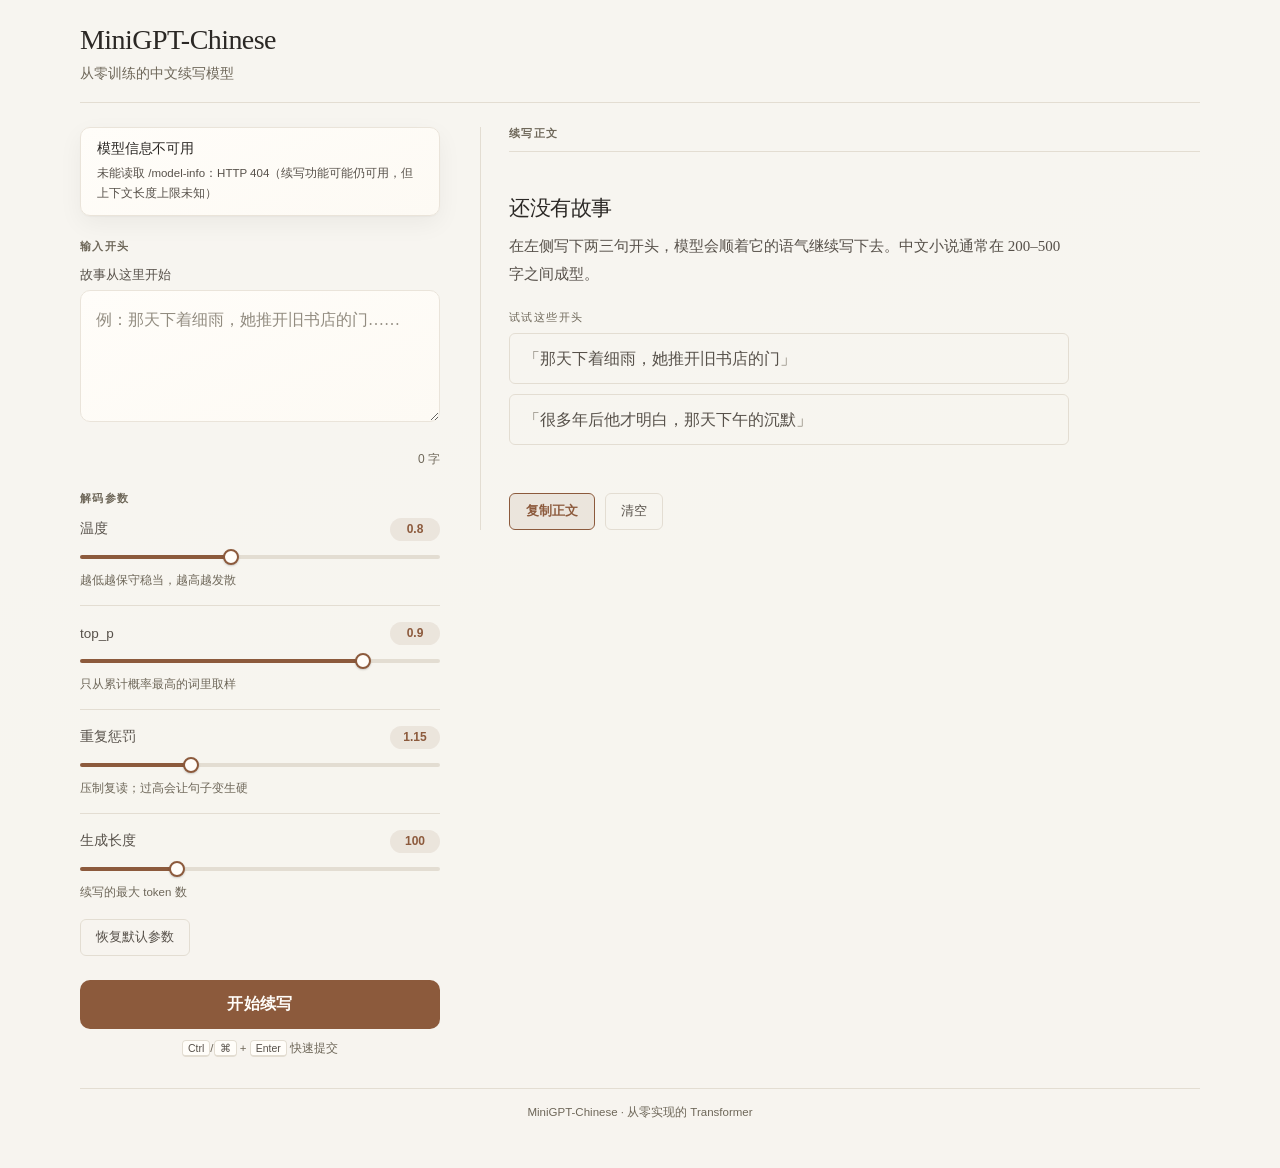
==== app/templates/index.html @ 2d62f5a6 "feat(app): demo 界面视觉重做（文学阅读风）+ /model-info 接口 + 错误路径与参数校验修复 按用户反馈「太简陋、配色土、输出区没阅读感、单列又窄又空」重做 demo 页面，" ====
<!DOCTYPE html>
<html lang="zh">
<head>
    <meta charset="UTF-8">
    <meta name="viewport" content="width=device-width, initial-scale=1.0">
    <title>MiniGPT-Chinese · 中文续写</title>
    <meta name="color-scheme" content="light dark">
    <style>
        /* ============================================================
           设计语言：文学阅读风（衬线 / 米色书页 / 赭墨单强调色）
           零依赖：无框架、无 CDN、无 webfont、无外部图片。
           所有质感用原生 CSS + 一行 SVG 噪点 data-URI 实现。
           ============================================================ */
        :root {
            /* ---- 配色：暖中性 + 单一赭墨强调（粉紫色系已彻底移除） ---- */
            --paper:        #f7f4ef;   /* 页面底：暖米 */
            --sheet:        #fffdf9;   /* 阅读面：纸 */
            --sheet-2:      #fdfaf4;   /* 纸的次层 / 渐变末 */
            --sheet-edge:   #eae4da;   /* 纸的 1px 边 */
            --ink:          #2b2825;   /* 正文（非纯黑） */
            --ink-2:        #57514a;   /* 次要文字 */
            --ink-3:         #6e6759;   /* 弱化文字。定稿 #736c62，这里压深一档：
                                            加了纸面颗粒后 #736c62 在颗粒深处会掉到 4.2:1，
                                            压到 #6e6759 后实测 4.58:1（颗粒 p99 处）仍达 AA */
            --accent:       #8c5a3c;   /* 赭墨：唯一强调色 */
            --accent-soft:  rgba(140, 90, 60, .10);
            --accent-2:     #5f7a5a;   /* 松绿：仅成功态 */
            --rule:         #e3ddd2;   /* 细线 */
            --warn:         #9a6b1f;   /* 回退提示 / 错误态 */
            --warn-soft:    rgba(154, 107, 31, .09);
            --danger:       #9c3b2e;   /* 空输入红边（偏砖红，不刺眼） */

            /* ---- 实底控件上的文字色。
                   亮色下用纸白；暗色下赭墨/松绿都变亮了，纸白会掉到 3:1 以下，
                   所以在暗色块里换成深墨（见下方 @media）。---- */
            --on-accent:    #fffdf9;   /* 对 --accent 5.7:1 */
            --on-warn:      #fffdf9;   /* 对 --danger 6.7:1 */
            --on-ok:        #fffdf9;   /* 对 --accent-2 4.7:1 */

            /* ---- 排版 ---- */
            --font-ui:    -apple-system, "Segoe UI", "Microsoft YaHei", "PingFang SC", sans-serif;
            --font-serif: Georgia, Cambria, "Times New Roman", "Songti SC", "SimSun", serif;

            /* ---- 尺度 ---- */
            --sp-1: 4px;  --sp-2: 8px;  --sp-3: 12px;
            --sp-4: 16px; --sp-5: 24px; --sp-6: 32px;
            --r-sm: 6px; --r-md: 10px; --r-lg: 14px;
            --shadow-soft: 0 1px 2px rgba(0, 0, 0, .04), 0 8px 24px rgba(0, 0, 0, .05);
            --shadow-toast: 0 8px 24px rgba(0, 0, 0, .16);

            /* ---- 纸面：极淡双渐变 + 极淡噪点 ----
               ⚠️ 三个坑，都踩过：
               1) data-URI 里的 '#' 必须写成 %23，否则整条声明被截断；
               2) feTurbulence 输出的噪声是**全幅**的（实测 alpha 均值 0.29、
                  峰值 0.53），直接铺在纸色上等于盖了一层灰纱，会把正文对比度
                  打到 3.7:1、弱化文字打到 1.3:1。所以必须再用很低的 opacity
                  压淡 → 噪点单独做成 --grain 图层，由 --grain-opacity 控制，
                  而不是拼进 --sheet-bg 里。
               3) SVG 里 rect 只取噪声的 alpha 通道（不填色）→ 颗粒是**纯中性**的，
                  不会把暖米纸拉成灰绿。 */
            --noise: url("data:image/svg+xml;charset=utf-8,%3Csvg xmlns='http://www.w3.org/2000/svg' width='300' height='300'%3E%3Cfilter id='n' color-interpolation-filters='sRGB'%3E%3CfeTurbulence type='fractalNoise' baseFrequency='0.8' numOctaves='3' stitchTiles='stitch'/%3E%3C/filter%3E%3Crect width='300' height='300' filter='url(%23n)'/%3E%3C/svg%3E");
            --grain: var(--noise);            /* 单独一层的噪点，供 body::before 使用 */
            --grain-opacity: .10;             /* 实测：p50 拉动 7/255、p99 13/255 —— 看得见纸感，
                                                 又不至于把 --ink-3 的对比度压到 AA 以下 */
            --sheet-bg: linear-gradient(160deg, var(--sheet) 0%, var(--sheet-2) 100%);
        }

        /* ---- 暗色模式：只覆盖 token（暖黑纸，不是蓝黑） ---- */
        @media (prefers-color-scheme: dark) {
            :root {
                --paper: #171512;  --sheet: #1e1b17;  --sheet-2: #221e19;
                --sheet-edge: #332e27;  --ink: #ece6dc;  --ink-2: #b9b0a3;
                --ink-3: #978f82;   /* 同亮色理由：定稿 #8f8779 在暗色颗粒上仅 4.4:1 */
                --accent: #c98a5e;  --accent-soft: rgba(201, 138, 94, .14);
                --accent-2: #8fae86;  --rule: #332e27;  --warn: #d9a441;
                --warn-soft: rgba(217, 164, 65, .12);  --danger: #d98570;
                /* 暗色下实底变亮 → 压字换成深墨，保住 AA */
                --on-accent: #1a1512;  --on-warn: #1a1512;  --on-ok: #1a1512;
                /* 暗色颗粒：同一条纯 alpha 噪声叠在深底上会变成**亮**颗粒，
                   所以透明度比亮色略高一点点才看得出纸感，同时保住 ink-3 的 AA */
                --grain-opacity: .12;
                --shadow-soft: 0 1px 2px rgba(0, 0, 0, .3), 0 8px 24px rgba(0, 0, 0, .38);
                --shadow-toast: 0 8px 24px rgba(0, 0, 0, .55);
            }
        }

        * { margin: 0; padding: 0; box-sizing: border-box; }

        /* page 底色放 html 上：body 自己**不带任何背景**，于是 body::before
           里 z-index:-1 的纸面层一定落在底色之上 —— 否则会被 body 的
           不透明背景整个盖掉（第一版就踩了这个坑，颗粒完全看不见）。 */
        html { background-color: var(--paper); }

        body {
            font-family: var(--font-ui);
            min-height: 100vh;
            color: var(--ink);
            padding: var(--sp-5) var(--sp-5) 48px;
            -webkit-font-smoothing: antialiased;
        }
        /* 全页纸面：一层里同时给「极淡双渐变」和「极淡噪点」。
           合成顺序 = 底色 → 颗粒 → 渐变（渐变不透明，压在颗粒上），
           相当于给纸色蒙了一层颗粒；整层再统一压到很低的 opacity，
           既得到纸感，又不会把纸面拉暗、拖垮文字对比度。 */
        body::before {
            content: '';
            position: fixed;
            inset: 0;
            z-index: -1;
            pointer-events: none;
            background-image: var(--sheet-bg), var(--grain), var(--grain);
            background-repeat: no-repeat, repeat, repeat;
            background-size: cover, 300px 300px, 300px 300px;
            background-position: center, 0 0, 149px 151px;   /* 第二层错位半块去打散规则感 */
            opacity: var(--grain-opacity);
        }
        ::selection { background: var(--accent-soft); }

        /* ================= 页头（跨整宽） ================= */
        .page-head {
            max-width: 1120px;
            margin: 0 auto var(--sp-5);
            padding-bottom: var(--sp-4);
            border-bottom: 1px solid var(--rule);
        }
        h1 {
            font-family: var(--font-serif);
            font-size: 28px;
            font-weight: 400;
            letter-spacing: -0.02em;
            color: var(--ink);
        }
        .subtitle {
            margin-top: 6px;
            font-family: var(--font-serif);
            font-size: 14px;
            line-height: 1.7;
            color: var(--ink-3);
        }

        /* ================= 两栏骨架 ================= */
        .layout {
            max-width: 1120px;
            margin: 0 auto;
            display: grid;
            grid-template-columns: 1fr;
            gap: 28px;
            align-items: start;
        }
        @media (min-width: 1024px) {
            .layout { grid-template-columns: 360px minmax(0, 1fr); gap: 40px; }
            /* 宽屏滚动时参数保持可见 */
            .controls { position: sticky; top: 24px; }
        }

        /* ================= 控制区 ================= */
        .controls { display: flex; flex-direction: column; gap: var(--sp-5); }

        /* 分区小标题：小号 + 字距（不用粗体大字） */
        .sec-title {
            font-family: var(--font-ui);
            font-size: 10.5px;
            font-weight: 600;
            letter-spacing: .14em;
            color: var(--ink-3);
            margin-bottom: var(--sp-3);
        }

        .field-label {
            display: block;
            font-size: 13px;
            color: var(--ink-2);
            margin-bottom: 6px;
        }
        textarea {
            width: 100%;
            height: 132px;
            padding: 14px 15px;
            font-family: var(--font-serif);
            font-size: 16px;
            line-height: 1.85;
            color: var(--ink);
            /* 自带实底纸面 → 把全页那层颗粒挡在外面；文字落在这块干净纸面上，
               对比度可以按纯 --sheet 算（见报告里的对比度实测）。 */
            background-image: var(--sheet-bg);
            background-repeat: no-repeat;
            background-size: cover;
            border: 1px solid var(--sheet-edge);
            border-radius: var(--r-md);
            resize: vertical;
            transition: border-color .2s, box-shadow .2s;
        }
        textarea::placeholder { color: var(--ink-3); opacity: .75; }
        textarea:focus {
            outline: none;
            border-color: var(--accent);
            box-shadow: 0 0 0 3px var(--accent-soft);
        }
        /* 空输入校验：内联红边 + 下方提示（替代 alert） */
        textarea.invalid { border-color: var(--danger); }
        textarea.invalid:focus { border-color: var(--danger); box-shadow: 0 0 0 3px rgba(156, 59, 46, .14); }

        .field-msg { min-height: 17px; margin-top: 6px; font-size: 12px; line-height: 1.65; color: var(--ink-3); }
        .field-msg.err { color: var(--danger); }
        .counter { margin-top: 2px; text-align: right; font-size: 12px; color: var(--ink-3); font-variant-numeric: tabular-nums; }
        .counter.warn { color: var(--warn); font-weight: 600; }

        /* ---- 滑条 ---- */
        .slider { display: grid; grid-template-columns: 1fr auto; align-items: center; gap: 4px 10px; }
        .slider + .slider { margin-top: var(--sp-4); padding-top: var(--sp-4); border-top: 1px solid var(--rule); }
        .slider-label { font-size: 13.5px; color: var(--ink-2); }
        /* 墨色小徽章：accent-soft 底 + accent 字（不是裸数字） */
        .badge {
            min-width: 50px;
            padding: 2px 9px;
            border-radius: 999px;
            background: var(--accent-soft);
            color: var(--accent);
            font-size: 12px;
            font-weight: 600;
            line-height: 1.55;
            text-align: center;
            font-variant-numeric: tabular-nums;
        }
        .slider-hint { grid-column: 1 / -1; font-size: 11.5px; line-height: 1.6; color: var(--ink-3); }

        /* 自绘轨道与 thumb（原生外观整体替换）
           --pct = 已填充比例，由 JS 在 syncSliders() 里写入；此处给个初始声明 */
        input[type="range"] {
            -webkit-appearance: none;
            appearance: none;
            grid-column: 1 / -1;
            width: 100%;
            height: 20px;
            margin: 2px 0 0;
            background: transparent;
            cursor: pointer;
            accent-color: var(--accent);   /* 最后兜底 */
            --pct: 50%;
        }
        input[type="range"]::-webkit-slider-runnable-track {
            height: 4px;
            border-radius: 999px;
            background: linear-gradient(var(--accent), var(--accent)) 0 50% / var(--pct, 50%) 4px no-repeat,
                        var(--rule);
        }
        input[type="range"]::-webkit-slider-thumb {
            -webkit-appearance: none;
            appearance: none;
            width: 16px; height: 16px;
            margin-top: -6px;
            border-radius: 50%;
            background: var(--sheet);
            border: 2px solid var(--accent);
            box-shadow: 0 1px 2px rgba(0, 0, 0, .18);
        }
        input[type="range"]::-moz-range-track {
            height: 4px; border-radius: 999px; background: var(--rule);
        }
        input[type="range"]::-moz-range-progress {
            height: 4px; border-radius: 999px; background: var(--accent);
        }
        input[type="range"]::-moz-range-thumb {
            width: 14px; height: 14px;
            border-radius: 50%;
            background: var(--sheet);
            border: 2px solid var(--accent);
        }
        input[type="range"]:focus-visible { outline: 2px solid var(--accent); outline-offset: 6px; border-radius: 4px; }

        /* ---- 按钮 ---- */
        button {
            font-family: var(--font-ui);
            cursor: pointer;
            transition: background .18s, border-color .18s, color .18s, transform .08s, opacity .18s;
        }
        .btn-primary {
            width: 100%;
            padding: 13px 18px;
            border: 1px solid transparent;
            border-radius: var(--r-md);
            background: var(--accent);
            color: var(--on-accent);
            font-size: 15.5px;
            font-weight: 600;
            letter-spacing: .02em;
        }
        /* hover 微暗：用 filter 而不是 color-mix()，老浏览器也认 */
        .btn-primary:hover:not(:disabled) { filter: brightness(.92); }
        .btn-primary:active:not(:disabled) { transform: scale(.988); }
        .btn-primary:disabled { opacity: .55; cursor: not-allowed; }
        @media (prefers-color-scheme: dark) {
            /* 暗色下"微暗"会糊掉，改成微亮 */
            .btn-primary:hover:not(:disabled) { filter: brightness(1.08); }
        }

        .btn-ghost {
            padding: 9px 15px;
            border: 1px solid var(--rule);
            border-radius: var(--r-sm);
            background: transparent;
            color: var(--ink-2);
            font-size: 12.5px;
        }
        .btn-ghost:hover:not(:disabled) { border-color: var(--accent); color: var(--accent); }
        .btn-ghost:active:not(:disabled) { transform: scale(.98); }
        .btn-ghost:disabled { opacity: .5; cursor: not-allowed; }

        /* 复制是阅读完之后最常用的动作 → 给一点赭墨分量，但仍小于主按钮 */
        .btn-soft {
            padding: 9px 16px;
            border: 1px solid var(--accent);
            border-radius: var(--r-sm);
            background: var(--accent-soft);
            color: var(--accent);
            font-size: 12.5px;
            font-weight: 600;
        }
        .btn-soft:hover:not(:disabled) { background: var(--accent); color: var(--on-accent); }
        .btn-soft:active:not(:disabled) { transform: scale(.98); }
        .btn-soft:disabled { opacity: .5; cursor: not-allowed; }

        .row { display: flex; align-items: center; gap: 10px; flex-wrap: wrap; }
        .row .grow { flex: 1; }
        .kbd-hint { font-size: 11.5px; color: var(--ink-3); }
        kbd {
            font-family: var(--font-ui);
            font-size: 10.5px;
            padding: 1px 5px;
            border: 1px solid var(--rule);
            border-bottom-width: 2px;
            border-radius: 4px;
            background: var(--sheet);
            color: var(--ink-2);
        }

        /* ---- 模型信息条 ---- */
        .model-card {
            padding: var(--sp-3) var(--sp-4);
            background-image: var(--sheet-bg);
            background-repeat: no-repeat;
            background-size: cover;
            border: 1px solid var(--sheet-edge);
            border-radius: var(--r-md);
            box-shadow: var(--shadow-soft);
        }
        .mc-head {
            display: flex; align-items: flex-start; justify-content: space-between;
            gap: var(--sp-2); flex-wrap: wrap; margin-bottom: 5px;
        }
        .mc-name { font-family: var(--font-serif); font-size: 14px; color: var(--ink); letter-spacing: -0.01em; }
        .mc-device {
            padding: 1px 9px;
            border: 1px solid var(--rule);
            border-radius: 999px;
            color: var(--ink-3);
            font-size: 10.5px;
            letter-spacing: .05em;
            text-transform: uppercase;
        }
        .mc-arch { font-size: 11.5px; line-height: 1.75; color: var(--ink-2); }
        .fallback-note {
            margin-top: 10px;
            padding: 9px 11px;
            border: 1px solid var(--warn);
            border-radius: var(--r-sm);
            background: var(--warn-soft);
            color: var(--warn);
            font-size: 11.5px;
            line-height: 1.7;
        }

        /* ================= 阅读区（书页） ================= */
        .reading {
            border-left: 1px solid var(--rule);   /* 书脊暗示，克制 */
            padding-left: 28px;
            min-width: 0;
        }
        @media (max-width: 1023px) {
            .reading { border-left: none; padding-left: 0; border-top: 1px solid var(--rule); padding-top: var(--sp-5); }
        }
        .read-head {
            display: flex; align-items: center; justify-content: space-between;
            gap: var(--sp-3); flex-wrap: wrap;
            padding-bottom: 10px;
            margin-bottom: var(--sp-4);
            border-bottom: 1px solid var(--rule);
        }
        .read-meta {
            font-size: 11.5px;
            color: var(--ink-3);
            line-height: 1.7;
            font-variant-numeric: tabular-nums;
        }
        .read-body {
            max-height: 60vh;
            overflow-y: auto;
            overflow-wrap: break-word;
            scroll-behavior: smooth;
            scrollbar-width: thin;
        }
        .read-body::-webkit-scrollbar { width: 9px; }
        .read-body::-webkit-scrollbar-thumb { background: var(--rule); border-radius: 999px; }
        .read-body::-webkit-scrollbar-track { background: transparent; }

        /* 正文：衬线 17px / 行高 1.9 / 最大行宽 720px */
        .article { max-width: 720px; font-family: var(--font-serif); font-size: 17px; line-height: 1.9; color: var(--ink); }
        .article p { text-indent: 2em; margin: 0 0 1em; }
        .article p:last-child { margin-bottom: 0; }
        .article.error-text { color: var(--warn); }
        .article.error-text p.err-what {
            text-indent: 0;
            padding: 12px 14px;
            margin-bottom: .8em;
            border-left: 3px solid var(--warn);
            border-radius: 0 var(--r-sm) var(--r-sm) 0;
            background: var(--warn-soft);
            font-size: 15.5px;
            line-height: 1.8;
            font-family: var(--font-ui);
        }
        .article.error-text p.err-how { text-indent: 0; font-family: var(--font-ui); font-size: 13px; line-height: 1.85; color: var(--ink-2); }

        /* 空态：一句引导语 + 两个可点的示例开头 */
        .empty-state { max-width: 560px; padding: 26px 0 30px; }
        .empty-state h2 {
            font-family: var(--font-serif);
            font-size: 21px;
            font-weight: 400;
            letter-spacing: -0.02em;
            color: var(--ink);
        }
        .empty-state > p { margin-top: 10px; font-family: var(--font-serif); font-size: 15px; line-height: 1.9; color: var(--ink-2); }
        .examples { margin-top: 22px; display: flex; flex-direction: column; }
        .examples-label { font-size: 10.5px; letter-spacing: .14em; color: var(--ink-3); margin-bottom: 8px; }
        .example {
            padding: 11px 14px;
            border: 1px solid var(--rule);
            border-radius: var(--r-sm);
            font-family: var(--font-serif);
            font-size: 15.5px;
            line-height: 1.75;
            color: var(--ink-2);
            cursor: pointer;
            transition: border-color .18s, color .18s, background .18s;
        }
        .example + .example { margin-top: 10px; }
        .example:hover, .example:focus-visible {
            border-color: var(--accent);
            color: var(--accent);
            background: var(--accent-soft);
            outline: none;
        }
        .example::before { content: '「'; color: var(--ink-3); }
        .example::after  { content: '」'; color: var(--ink-3); }

        /* 加载态：骨架行 + 呼吸动画（替掉"模型正在思考…"） */
        .skeleton { max-width: 720px; padding-top: 6px; }
        .skeleton-label { font-size: 11.5px; letter-spacing: .1em; color: var(--ink-3); margin-bottom: 18px; }
        .sk-line {
            height: 11px;
            margin-bottom: 18px;
            border-radius: 3px;
            background: var(--rule);
            animation: sk-breathe 1.5s ease-in-out infinite;
        }
        @keyframes sk-breathe { 0%, 100% { opacity: .38; } 50% { opacity: .95; } }

        /* ================= 页内 toast（替代 alert） ================= */
        .toast-host {
            position: fixed;
            left: 50%;
            bottom: 28px;
            transform: translateX(-50%);
            display: flex; flex-direction: column; align-items: center; gap: var(--sp-2);
            z-index: 999;
            pointer-events: none;
        }
        .toast {
            max-width: 88vw;
            padding: 10px 18px;
            border-radius: 999px;
            background: var(--ink);
            color: var(--sheet);
            font-size: 13px;
            text-align: center;
            box-shadow: var(--shadow-toast);
            animation: toast-in .22s ease-out;
        }
        .toast.err { background: var(--danger); color: var(--on-warn); }
        .toast.ok  { background: var(--accent-2); color: var(--on-ok); }
        .toast.hide { animation: toast-out .32s ease-in forwards; }
        @keyframes toast-in  { from { opacity: 0; transform: translateY(12px); } to { opacity: 1; transform: none; } }
        @keyframes toast-out { to { opacity: 0; transform: translateY(8px); } }

        .page-foot {
            max-width: 1120px;
            margin: var(--sp-6) auto 0;
            padding-top: var(--sp-4);
            border-top: 1px solid var(--rule);
            text-align: center;
            font-size: 11.5px;
            color: var(--ink-3);
        }

        @media (prefers-reduced-motion: reduce) {
            .read-body { scroll-behavior: auto; }
            .toast, .toast.hide { animation: none; }
            .sk-line { animation: none; opacity: .6; }
        }
    </style>
</head>
<body>
    <header class="page-head">
        <h1>MiniGPT-Chinese</h1>
        <!-- 副标题：从 /model-info 动态填充 -->
        <p class="subtitle" id="subtitle">从零训练的中文续写模型 · 正在读取模型信息…</p>
    </header>

    <div class="layout">
        <!-- ==================== 控制区 ==================== -->
        <aside class="controls">
            <!-- 模型信息条：一眼看清当前加载了哪个权重；回退时显眼提示 -->
            <section class="model-card" id="modelCard">
                <div class="mc-head">
                    <span class="mc-name" id="miName">模型信息加载中…</span>
                    <span class="mc-device" id="miDevice" hidden></span>
                </div>
                <div class="mc-arch" id="miArch">正在从后端读取当前权重规格…</div>
            </section>

            <section>
                <div class="sec-title">输入开头</div>
                <label class="field-label" for="prompt">故事从这里开始</label>
                <textarea id="prompt" placeholder="例：那天下着细雨，她推开旧书店的门……" maxlength="2000"></textarea>
                <!-- 校验/计数：内联提示取代 alert -->
                <div class="field-msg" id="promptMsg"></div>
                <div class="counter" id="promptCount">0 字</div>
            </section>

            <section>
                <div class="sec-title">解码参数</div>

                <div class="slider">
                    <label class="slider-label" for="temp">温度</label>
                    <span class="badge" id="tempVal">0.80</span>
                    <input type="range" id="temp" min="0.3" max="1.5" step="0.05" value="0.8">
                    <div class="slider-hint">越低越保守稳当，越高越发散</div>
                </div>

                <div class="slider">
                    <label class="slider-label" for="topp">top_p</label>
                    <span class="badge" id="toppVal">0.90</span>
                    <input type="range" id="topp" min="0.5" max="1.0" step="0.05" value="0.9">
                    <div class="slider-hint">只从累计概率最高的词里取样</div>
                </div>

                <div class="slider">
                    <label class="slider-label" for="rep">重复惩罚</label>
                    <span class="badge" id="repVal">1.15</span>
                    <input type="range" id="rep" min="1.0" max="1.5" step="0.05" value="1.15">
                    <div class="slider-hint">压制复读；过高会让句子变生硬</div>
                </div>

                <div class="slider">
                    <label class="slider-label" for="maxTokens">生成长度</label>
                    <!-- 默认 100 与后端 MAX_TOKENS_DEFAULT 一致；滑条值由 /model-info 下发 -->
                    <span class="badge" id="maxTokensVal">100</span>
                    <input type="range" id="maxTokens" min="30" max="300" step="10" value="100">
                    <div class="slider-hint">续写的最大 token 数</div>
                </div>

                <div class="row" style="margin-top:18px">
                    <button class="btn-ghost" id="resetBtn" type="button">恢复默认参数</button>
                </div>
            </section>

            <section>
                <button class="btn-primary" id="genBtn" type="button">开始续写</button>
                <div class="row" style="margin-top:12px; justify-content:center">
                    <span class="kbd-hint"><kbd>Ctrl</kbd>/<kbd>⌘</kbd> + <kbd>Enter</kbd> 快速提交</span>
                </div>
            </section>
        </aside>

        <!-- ==================== 阅读区 ==================== -->
        <main class="reading" aria-live="polite">
            <div class="read-head">
                <div class="sec-title" style="margin:0">续写正文</div>
                <!-- 顶部细栏：字数 / 耗时 / 参数，小字号不抢戏 -->
                <div class="read-meta" id="meta"></div>
            </div>

            <div class="read-body" id="readBody" tabindex="0">
                <!-- 空态：引导语 + 两个可点的示例开头 -->
                <div class="empty-state" id="emptyState">
                    <h2>还没有故事</h2>
                    <p>在左侧写下两三句开头，模型会顺着它的语气继续写下去。中文小说通常在 200–500 字之间成型。</p>
                    <div class="examples">
                        <div class="examples-label">试试这些开头</div>
                        <div class="example" id="ex1" role="button" tabindex="0">那天下着细雨，她推开旧书店的门</div>
                        <div class="example" id="ex2" role="button" tabindex="0">很多年后他才明白，那天下午的沉默</div>
                    </div>
                </div>

                <!-- 加载态：骨架行 -->
                <div class="skeleton" id="skeleton" hidden>
                    <div class="skeleton-label">正在续写</div>
                    <div class="sk-line" style="width:96%"></div>
                    <div class="sk-line" style="width:88%"></div>
                    <div class="sk-line" style="width:92%"></div>
                    <div class="sk-line" style="width:64%"></div>
                    <div class="sk-line" style="width:90%"></div>
                    <div class="sk-line" style="width:78%"></div>
                    <div class="sk-line" style="width:42%"></div>
                </div>

                <!-- 成功态 / 错误态：逐段渲染的文章 -->
                <div class="article" id="article" hidden></div>
            </div>

            <div class="row" id="actions" style="margin-top:18px" hidden>
                <button class="btn-soft" id="copyBtn" type="button">复制正文</button>
                <button class="btn-ghost" id="clearBtn" type="button">清空</button>
            </div>
        </main>
    </div>

    <footer class="page-foot">MiniGPT-Chinese · 从零实现的 Transformer</footer>

    <div class="toast-host" id="toastHost" aria-live="polite"></div>

    <script>
    'use strict';
    (function () {
        // ===== 元素句柄 =====
        const $ = (id) => document.getElementById(id);
        const el = {
            subtitle: $('subtitle'), miName: $('miName'), miDevice: $('miDevice'),
            miArch: $('miArch'), modelCard: $('modelCard'),
            prompt: $('prompt'), promptMsg: $('promptMsg'), promptCount: $('promptCount'),
            temp: $('temp'), topp: $('topp'), rep: $('rep'), maxTokens: $('maxTokens'),
            tempVal: $('tempVal'), toppVal: $('toppVal'), repVal: $('repVal'),
            maxTokensVal: $('maxTokensVal'),
            genBtn: $('genBtn'), resetBtn: $('resetBtn'),
            emptyState: $('emptyState'), skeleton: $('skeleton'), article: $('article'),
            readBody: $('readBody'), meta: $('meta'),
            actions: $('actions'), copyBtn: $('copyBtn'), clearBtn: $('clearBtn'),
            ex1: $('ex1'), ex2: $('ex2'),
            toastHost: $('toastHost'),
        };

        // ===== 模型信息（block_size / max_tokens 默认值的事实来源） =====
        let MODEL = null;          // null = 还没拿到

        // ---------------------------------------------------------------
        // 小工具
        // ---------------------------------------------------------------
        function setHidden(node, hide) {
            if (hide) node.setAttribute('hidden', '');
            else node.removeAttribute('hidden');
        }
        // 提示文字：长度/错误共用一个元素，用 dataset.kind 区分谁可以清掉谁
        function showPromptMsg(msg, kind) {
            el.promptMsg.textContent = msg;
            el.promptMsg.dataset.kind = kind || 'length';
            el.promptMsg.className = 'field-msg' + (kind === 'error' ? ' err' : '');
        }
        function clearPromptMsg() {
            el.promptMsg.textContent = '';
            el.promptMsg.dataset.kind = '';
            el.promptMsg.className = 'field-msg';
        }
        function markInvalid(msg) {
            el.prompt.classList.add('invalid');
            showPromptMsg(msg, 'error');
            el.prompt.focus();
        }
        function dropInvalid() {
            el.prompt.classList.remove('invalid');
            if (el.promptMsg.dataset.kind === 'error') clearPromptMsg();
        }

        // ---------------------------------------------------------------
        // toast：替代 alert。不打断操作、可样式化、2.6s 自动消失
        // ---------------------------------------------------------------
        function toast(msg, kind) {
            const t = document.createElement('div');
            t.className = 'toast' + (kind ? ' ' + kind : '');
            t.textContent = msg;
            el.toastHost.appendChild(t);
            setTimeout(() => {
                t.classList.add('hide');
                setTimeout(() => t.remove(), 340);
            }, 2600);
        }

        // ---------------------------------------------------------------
        // 阅读区四态：空 / 加载 / 成功 / 错误（视觉上必须明显不同）
        // ---------------------------------------------------------------
        function showEmpty() {
            setHidden(el.emptyState, false);
            setHidden(el.skeleton, true);
            setHidden(el.article, true);
            el.article.className = 'article';
            el.article.textContent = '';
        }
        function showSkeleton() {
            setHidden(el.emptyState, true);
            setHidden(el.skeleton, false);
            setHidden(el.article, true);
            el.article.className = 'article';
            el.article.textContent = '';
        }

        // ★ 阅读感的最大来源：把生成文本**按段落**渲染成多个 <p>。
        //   模型输出常常只有单换行、没有空行 → 先按空行切，只有 1 段时再按单换行切。
        //   安全：全部走 textContent，绝不把模型输出塞进 innerHTML。
        function toParagraphs(text) {
            const raw = String(text == null ? '' : text);
            let blocks = raw.split(/\n{2,}/).map((s) => s.trim()).filter(Boolean);
            if (blocks.length <= 1) {
                blocks = raw.split(/\n+/).map((s) => s.trim()).filter(Boolean);
            }
            return blocks.length ? blocks : [raw.trim()];
        }
        function fillArticle(text, isError) {
            const blocks = toParagraphs(text);
            el.article.textContent = '';
            for (const b of blocks) {
                const p = document.createElement('p');
                if (isError && b === blocks[0]) p.className = 'err-what';
                if (isError && b === blocks[blocks.length - 1] && blocks.length > 1) p.className = 'err-how';
                p.textContent = b;
                el.article.appendChild(p);
            }
            el.article.className = isError ? 'article error-text' : 'article';
            setHidden(el.emptyState, true);
            setHidden(el.skeleton, true);
            setHidden(el.article, false);
        }
        function showResult(text) { fillArticle(text, false); }
        function showError(msg, how) { fillArticle(msg + '\n\n' + how, true); }

        // ---------------------------------------------------------------
        // 滑条：数值回显 + 已填充比例（自绘轨道靠 --pct 变量）
        // ---------------------------------------------------------------
        const SLIDERS = [
            ['temp', 'tempVal'], ['topp', 'toppVal'],
            ['rep', 'repVal'], ['maxTokens', 'maxTokensVal'],
        ];
        function syncSliders() {
            for (const [input, out] of SLIDERS) {
                const node = el[input];
                el[out].textContent = node.value;
                const min = parseFloat(node.min), max = parseFloat(node.max);
                const pct = max > min ? ((parseFloat(node.value) - min) / (max - min)) * 100 : 0;
                node.style.setProperty('--pct', pct.toFixed(2) + '%');
            }
        }
        for (const [input] of SLIDERS) {
            el[input].addEventListener('input', syncSliders);
        }

        // ---------------------------------------------------------------
        // prompt 校验 + 字数计数（上限来自 /model-info 的 block_size）
        // ---------------------------------------------------------------
        // ★ 注意：后端 generate_ids 会把超长 prompt 静默截断到 block_size（见
        //   model/generation.py:33），不会报错。所以这里必须主动提示，
        //   否则用户会以为"整段输入都被模型看到了"。
        // ★ 单位提醒：block_size 是 **token** 数，这里数的是**字符**数。
        //   中文大致 1 字 ≈ 1 token，所以按"字"给用户提示是够用的近似，
        //   但严格说不是同一单位 —— 别把它当成精确的 token 计数。
        function checkPrompt() {
            const v = el.prompt.value;
            const len = v.length;
            const limit = MODEL && MODEL.block_size ? MODEL.block_size : null;

            if (!limit) {
                el.promptCount.textContent = len + ' 字';
                el.promptCount.className = 'counter';
            } else {
                const gen = el.maxTokens ? parseInt(el.maxTokens.value, 10) || 0 : 0;
                const total = len + gen;                    // prompt + 计划生成
                const overCombo = total > limit;
                const nearCombo = total > limit * 0.9;

                el.promptCount.textContent = len + ' 字';
                const warn = len > limit || overCombo || nearCombo;
                // 数量本身不变（都是"字数"），只靠颜色区分接近/超限
                el.promptCount.className = 'counter' + (warn ? ' warn' : '');

                if (len > limit) {
                    showPromptMsg('⚠️ 输入已超过模型上下文 ' + limit + ' 字，超出部分会被截断'
                                  + '（模型只看最后 ' + limit + ' 字），前面的内容会被丢弃');
                } else if (overCombo) {
                    // ★ 组合超限：prompt 本身没超，但"prompt + 生成长度"超了。
                    //   后端不是不让你生成 —— generation.py:48-52 会滑动窗口重建，
                    //   生成照常继续，但窗口滑走后 prompt 的开头会被丢掉，
                    //   表现为"写着写着忘了开头写的是什么"。这是体验问题，不是报错。
                    showPromptMsg('⚠️ 输入 ' + len + ' 字 + 计划生成 ' + gen + ' 字 = ' + total
                                  + ' 字，已超过上下文 ' + limit + ' 字。生成到中途时，'
                                  + '开头的输入会滑出模型的记忆窗口（生成不会中断，'
                                  + '但可能逐渐跑题）→ 建议缩短输入或降低生成长度');
                } else if (nearCombo && gen > 0) {
                    showPromptMsg('⚠️ 输入 ' + len + ' 字 + 计划生成 ' + gen + ' 字 = ' + total
                                  + ' 字，接近上下文上限 ' + limit + ' 字');
                } else if (el.promptMsg.dataset.kind === 'length') {
                    clearPromptMsg();
                }
            }
            if (v) dropInvalid();
        }
        el.prompt.addEventListener('input', checkPrompt);
        // max_tokens 变化也要重算组合超限（否则用户拉长生成长度时提示不会更新）
        if (el.maxTokens) el.maxTokens.addEventListener('input', checkPrompt);

        // ---------------------------------------------------------------
        // 模型信息：副标题 + 信息条。加载中/失败都有降级文案，绝不留白
        // ---------------------------------------------------------------
        function renderModelInfo(m) {
            MODEL = m;
            if (m.error) { renderModelError(m.error); return; }

            const arch = [
                m.n_layer + ' 层', m.n_embd + ' 维', m.n_head + ' 头',
                (m.ff_type === 'swiglu' ? 'SwiGLU' : m.ff_type.toUpperCase())
                    + (m.ff_hidden ? '(h=' + m.ff_hidden + ')' : ''),
                m.position_encoding === 'rope' ? 'RoPE' : '正弦位置编码',
                'vocab ' + m.vocab_size, 'block ' + m.block_size,
                '参数量 ' + m.params_human,
            ].join(' · ');

            el.miName.textContent = '当前模型：' + m.ckpt_name;
            el.miArch.textContent = arch;
            el.miDevice.textContent = m.device;
            setHidden(el.miDevice, false);
            el.subtitle.textContent = '从零训练的中文续写模型 · ' + m.display;

            // 回退提示：终端早就打印了，但页面上必须也看得见
            if (m.is_fallback) {
                const note = document.createElement('div');
                note.className = 'fallback-note';
                note.textContent = '⚠️ 主权重缺失，已回退到 ' + m.ckpt_name
                    + '（期望的 150M v3_gamma 权重不存在）。当前输出由较小的模型产生，'
                    + '质量与文档里的指标不对应。';
                el.modelCard.appendChild(note);
            }

            // max_tokens 滑条默认值以后端为准（单一事实来源）
            if (m.max_tokens_default) {
                el.maxTokens.value = m.max_tokens_default;
                if (m.max_tokens_max) el.maxTokens.max = m.max_tokens_max;
                syncSliders();
            }
            checkPrompt();
        }

        function renderModelError(reason) {
            MODEL = null;
            el.miName.textContent = '模型信息不可用';
            el.miArch.textContent = '未能读取 /model-info：' + reason
                + '（续写功能可能仍可用，但上下文长度上限未知）';
            el.subtitle.textContent = '从零训练的中文续写模型';
        }

        async function loadModelInfo() {
            try {
                const r = await fetch('/model-info');
                if (!r.ok) { renderModelError('HTTP ' + r.status); return; }
                renderModelInfo(await r.json());
            } catch (e) {
                renderModelError('网络错误');
            }
        }

        // ---------------------------------------------------------------
        // 生成
        // ---------------------------------------------------------------
        function extractDetail(body, status) {
            // FastAPI 的错误体是 {"detail": ...}；detail 可能是字符串（HTTPException）
            // 也可能是数组（422 校验错误，每项含 loc/msg/type）。
            const d = body && body.detail;
            if (typeof d === 'string') return d;
            if (Array.isArray(d)) {
                return d.map((x) => (x.loc ? x.loc.join('.') + ': ' : '') + (x.msg || JSON.stringify(x))).join('；');
            }
            if (d) return JSON.stringify(d);
            return '服务端返回 HTTP ' + status;
        }

        // 骨架行的高度/宽度是写死的，这里只负责"滚到阅读区开头"
        function scrollToReading() {
            el.readBody.scrollTop = 0;
            el.readBody.scrollIntoView({ block: 'start', behavior: 'smooth' });
        }

        async function generate() {
            const prompt = el.prompt.value.trim();
            // 空输入：内联提示 + 红边，不再用 alert 打断
            if (!prompt) { markInvalid('请先输入开头文字'); return; }
            dropInvalid();

            const temp = parseFloat(el.temp.value);
            const top_p = parseFloat(el.topp.value);
            const rep = parseFloat(el.rep.value);
            const maxTokens = parseInt(el.maxTokens.value, 10);

            // 防连点：禁用按钮 + 状态切换
            el.genBtn.disabled = true;
            el.genBtn.textContent = '正在续写…';
            el.resetBtn.disabled = true;
            el.meta.textContent = '';
            el.actions.hidden = true;
            showSkeleton();
            scrollToReading();   // 不阻塞用户滚动：只是文本，没有遮罩

            try {
                const response = await fetch('/generate', {
                    method: 'POST',
                    headers: { 'Content-Type': 'application/json' },
                    body: JSON.stringify({
                        prompt: prompt,
                        max_tokens: maxTokens,
                        temperature: temp,
                        top_p: top_p,
                        repetition_penalty: rep,
                    }),
                });

                // ★ 原来这里直接 response.json()，从不检查 response.ok →
                //   后端真实错误（422 / 500 detail）永远看不到，只会显示写死的
                //   "生成失败，请重试"。现在先把原始文本读出来，再判断状态码。
                const raw = await response.text();
                let data = null;
                try { data = JSON.parse(raw); } catch (e) { /* 非 JSON（如 500 纯文本） */ }

                if (!response.ok) {
                    const detail = data ? extractDetail(data, response.status) : (raw || '未知错误');
                    showError('生成失败（HTTP ' + response.status + '）：' + detail,
                              '请求没有成功，模型状态未被修改。可以检查后端进程是否还在运行，'
                              + '或把参数调回合理范围后重试。');
                    toast('生成失败，详情见阅读区', 'err');
                    return;
                }

                showResult(data.text);
                // 耗时用服务端实测值（前端 Date.now 含网络往返/排队，仅供参考）
                const parts = [];
                parts.push(typeof data.elapsed_ms === 'number'
                    ? '耗时 ' + (data.elapsed_ms / 1000).toFixed(1) + 's' : '耗时未知');
                if (typeof data.new_tokens === 'number') parts.push('新增 ' + data.new_tokens + ' token');
                parts.push(data.text.length + ' 字');
                parts.push('t' + temp + ' · p' + top_p + ' · r' + rep + ' · n' + maxTokens);
                el.meta.textContent = parts.join(' · ');
                el.actions.hidden = false;

                // 生成完成后把视线带到结果开头（长文时用户不用自己找）
                scrollToReading();
            } catch (e) {
                // 只有真正的网络层失败才到这里（后端 4xx/5xx 已在上面处理）
                showError('请求失败：' + (e && e.message ? e.message : '无法连接服务端'),
                          '请确认后端进程还在运行（python app/server.py），然后重试。');
                el.meta.textContent = '';
                toast('网络错误', 'err');
            } finally {
                el.genBtn.disabled = false;
                el.genBtn.textContent = '开始续写';
                el.resetBtn.disabled = false;
            }
        }

        // ---------------------------------------------------------------
        // 复制：三级降级链
        //   ⚠️ --host 默认 0.0.0.0，局域网用 http://192.168.x.x:8000 访问时
        //   **不是 secure context** → navigator.clipboard 必然 reject 或不存在。
        //   所以必须有 execCommand 兜底，光提示用户"手动复制"是不够的。
        // ---------------------------------------------------------------
        function selectResultText() {
            const node = el.article;
            const range = document.createRange();
            range.selectNodeContents(node);
            const sel = window.getSelection();
            sel.removeAllRanges();
            sel.addRange(range);
        }

        function legacyCopy(text) {
            // execCommand 已 deprecated，但 HTTP 页面里这是唯一可行的兜底，别无选择
            try {
                const ta = document.createElement('textarea');
                ta.value = text;
                ta.setAttribute('readonly', '');
                ta.style.cssText = 'position:fixed;top:0;left:-9999px;opacity:0;';
                document.body.appendChild(ta);
                ta.select();
                ta.setSelectionRange(0, ta.value.length);
                const ok = document.execCommand('copy');
                document.body.removeChild(ta);
                return ok;
            } catch (e) {
                return false;
            }
        }

        // 从渲染后的段落里取回纯文本：段间补空行，复制出来仍是分段的小说
        function currentArticleText() {
            const ps = el.article.querySelectorAll('p');
            if (!ps.length) return el.article.textContent.trim();
            return Array.prototype.map.call(ps, (p) => p.textContent.trim()).join('\n\n');
        }

        async function copyResult() {
            if (el.article.hidden) { toast('还没有内容可复制'); return; }
            const text = currentArticleText();
            if (!text) { toast('还没有内容可复制'); return; }
            // 1) 现代 API（仅 secure context 可用）
            if (navigator.clipboard && navigator.clipboard.writeText) {
                try {
                    await navigator.clipboard.writeText(text);
                    toast('已复制', 'ok');
                    return;
                } catch (e) { /* 落到 2) */ }
            }
            // 2) execCommand 兜底
            if (legacyCopy(text)) { toast('已复制', 'ok'); return; }
            // 3) 彻底失败：替用户选中，并说清楚下一步
            selectResultText();
            toast('复制失败，已为你选中，请按 Ctrl+C', 'err');
        }

        // ---------------------------------------------------------------
        // 清空 / 恢复默认 / 快捷键
        // ---------------------------------------------------------------
        function clearResult() {
            showEmpty();
            el.meta.textContent = '';
            el.actions.hidden = true;
            el.readBody.scrollTop = 0;
        }

        function resetAll() {
            el.temp.value = 0.8;
            el.topp.value = 0.9;
            el.rep.value = 1.15;
            // 生成长度的默认值同样以后端为准
            el.maxTokens.value = (MODEL && MODEL.max_tokens_default) ? MODEL.max_tokens_default : 100;
            syncSliders();
            el.prompt.value = '';
            el.prompt.classList.remove('invalid');
            clearPromptMsg();
            checkPrompt();
            el.prompt.focus();
            toast('已恢复默认参数', 'ok');
        }

        // 示例开头：点击/回车填入 textarea（不自动提交，用户还能改）
        function useExample(node) {
            el.prompt.value = node.textContent.trim();
            checkPrompt();
            el.prompt.focus();
            el.prompt.setSelectionRange(el.prompt.value.length, el.prompt.value.length);
        }
        for (const k of ['ex1', 'ex2']) {
            el[k].addEventListener('click', () => useExample(el[k]));
            el[k].addEventListener('keydown', (e) => {
                if (e.key === 'Enter' || e.key === ' ') { e.preventDefault(); useExample(el[k]); }
            });
        }

        el.prompt.addEventListener('keydown', (e) => {
            if ((e.ctrlKey || e.metaKey) && e.key === 'Enter') { e.preventDefault(); generate(); }
        });
        document.addEventListener('keydown', (e) => {
            if (e.key === 'Escape') { clearResult(); el.prompt.focus(); }
        });

        el.genBtn.addEventListener('click', generate);
        el.resetBtn.addEventListener('click', resetAll);
        el.copyBtn.addEventListener('click', copyResult);
        el.clearBtn.addEventListener('click', clearResult);

        // ===== 初始化 =====
        syncSliders();
        checkPrompt();
        loadModelInfo();
    })();
    </script>
</body>
</html>
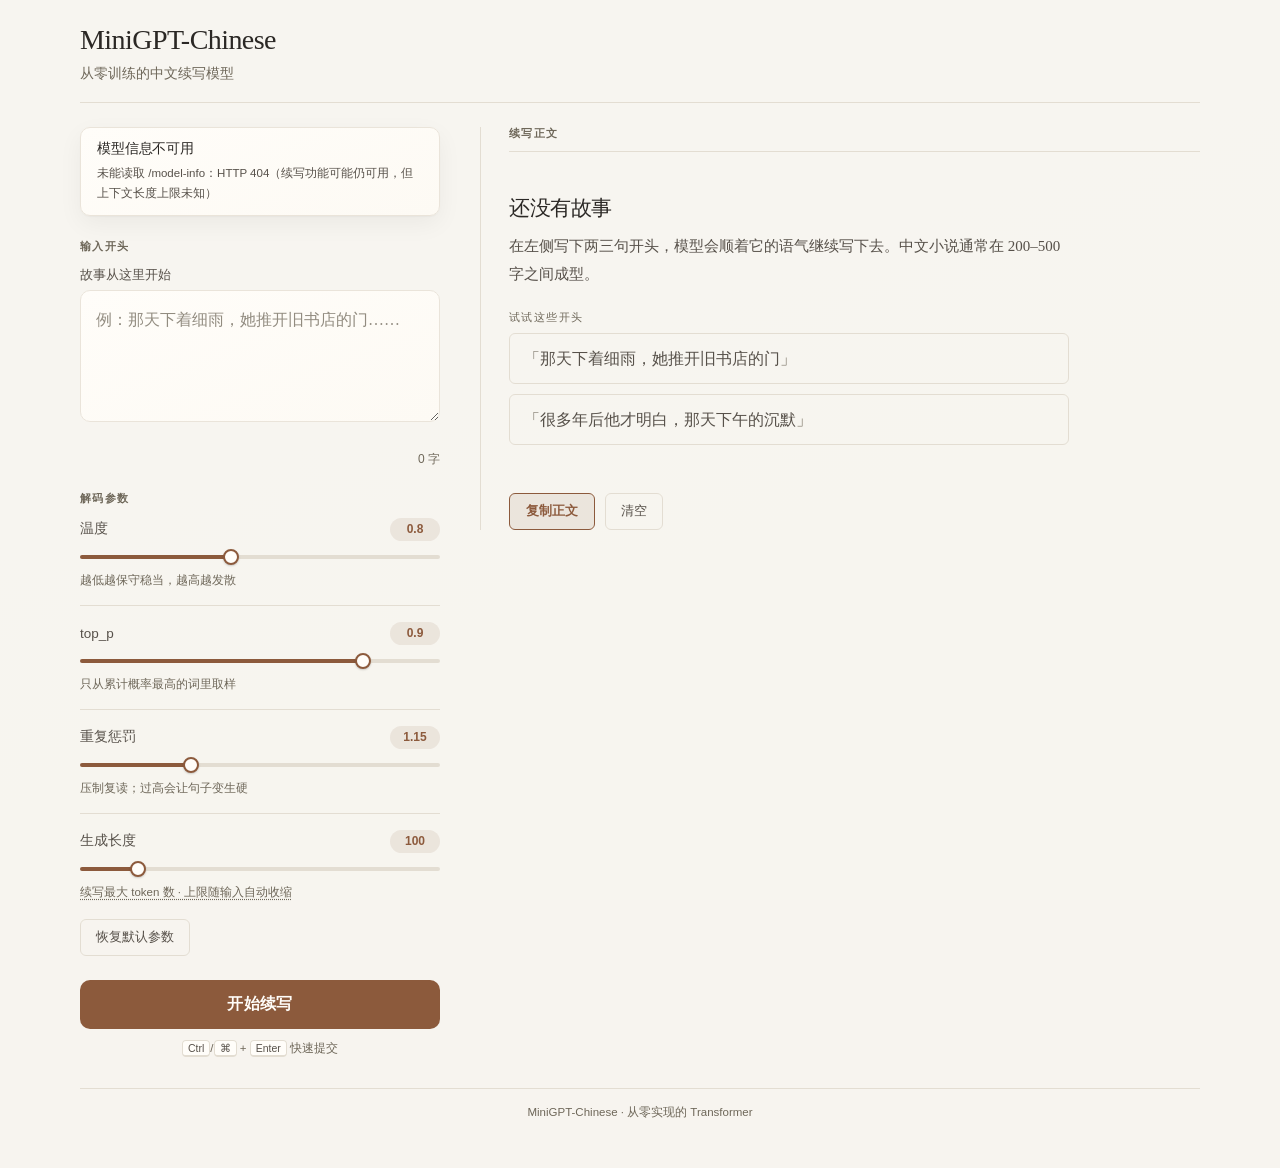
==== commit 7ff7f088: "fix(app): 生成长度上限改为按输入动态计算（block_size − 当前字数），去掉任意的 300 上限 用户反馈：生成长度滑条最大只能到 300，但上下文是 512 —— 应该能到 512" ====
--- a/app/templates/index.html
+++ b/app/templates/index.html
@@ -223,6 +223,12 @@
             font-variant-numeric: tabular-nums;
         }
         .slider-hint { grid-column: 1 / -1; font-size: 11.5px; line-height: 1.6; color: var(--ink-3); }
+        /* #maxHint 可点击（一键拉到当前允许的最大生成长度）—— 极克制的可交互暗示：
+           下划虚线 + hover 变强调色，不加背景/边框，避免破坏安静的排版节奏。 */
+        #maxHint { cursor: pointer; text-decoration: underline dotted; text-underline-offset: 3px; }
+        #maxHint:hover { color: var(--accent); }
+        /* 上限被夹紧时的提示（用户的生成长度因输入变长而被下调） */
+        #maxHint.clamp-note { color: var(--warn); text-decoration-thickness: 2px; }
 
         /* 自绘轨道与 thumb（原生外观整体替换）
            --pct = 已填充比例，由 JS 在 syncSliders() 里写入；此处给个初始声明 */
@@ -564,10 +570,13 @@
 
                 <div class="slider">
                     <label class="slider-label" for="maxTokens">生成长度</label>
-                    <!-- 默认 100 与后端 MAX_TOKENS_DEFAULT 一致；滑条值由 /model-info 下发 -->
+                    <!-- 默认 100 与后端 MAX_TOKENS_DEFAULT 一致；滑条值与上限由 /model-info
+                         下发 + updateGenCeiling() 动态计算。max=512 只是 HTML 初值
+                         （= block_size），页面加载后会被「block_size − 输入字数」覆盖。 -->
                     <span class="badge" id="maxTokensVal">100</span>
-                    <input type="range" id="maxTokens" min="30" max="300" step="10" value="100">
-                    <div class="slider-hint">续写的最大 token 数</div>
+                    <input type="range" id="maxTokens" min="30" max="512" step="10" value="100">
+                    <div class="slider-hint" id="maxHint"
+                         title="点击：直接拉到当前允许的最大值">续写最大 token 数 · 上限随输入自动收缩</div>
                 </div>
 
                 <div class="row" style="margin-top:18px">
@@ -640,6 +649,7 @@
             miArch: $('miArch'), modelCard: $('modelCard'),
             prompt: $('prompt'), promptMsg: $('promptMsg'), promptCount: $('promptCount'),
             temp: $('temp'), topp: $('topp'), rep: $('rep'), maxTokens: $('maxTokens'),
+            maxHint: $('maxHint'),
             tempVal: $('tempVal'), toppVal: $('toppVal'), repVal: $('repVal'),
             maxTokensVal: $('maxTokensVal'),
             genBtn: $('genBtn'), resetBtn: $('resetBtn'),
@@ -652,6 +662,12 @@
 
         // ===== 模型信息（block_size / max_tokens 默认值的事实来源） =====
         let MODEL = null;          // null = 还没拿到
+        // 生成长度滑条的**绝对下限**（HTML 里 min="30"）。取一个较大的下限是为了
+        // 保证滑条始终有有效区间 —— 否则输入很长时 max 会掉到 min 以下，滑条失效。
+        const maxTokensFloor = 30;
+        // 服务端下发的**天花板**（现在是 512 = block_size；同时是后端 pydantic 的校验边界）。
+        // 实际滑条上限 = min(天花板, block_size − 输入字数)，见 updateGenCeiling()。
+        let maxTokensServerCap = null;
 
         // ---------------------------------------------------------------
         // 小工具
@@ -775,6 +791,7 @@
             const v = el.prompt.value;
             const len = v.length;
             const limit = MODEL && MODEL.block_size ? MODEL.block_size : null;
+            updateGenCeiling();          // 上限随输入长度收缩（定义见下方）
 
             if (!limit) {
                 el.promptCount.textContent = len + ' 字';
@@ -816,6 +833,72 @@
         if (el.maxTokens) el.maxTokens.addEventListener('input', checkPrompt);
 
         // ---------------------------------------------------------------
+        // 生成长度滑条：**按输入长度动态确定上限**
+        // ---------------------------------------------------------------
+        // 为什么：block_size 限的是注意力窗口（prompt + 生成的总 token 数），
+        //   不是生成长度（见 model/generation.py:48-52 的滑动窗口重建）。
+        //   所以"还能生成多少"取决于"输入已经占了多少"：
+        //      生成长度上限 = block_size - 输入长度
+        //   固定写死 300 时，输入 300 字 + 生成 300 字 = 600 > 512 → 中途滑窗丢开头，
+        //   表现为"写着写着跑题"。这里让上限随输入收缩，从源头避免踩坑。
+        //
+        // ⚠️ 单位是**字符**不是 token（前端拿不到精确 token 数）。
+        //   中文约 1 字 ≈ 1 token，按字估算是够用的近似；英文会高估 token 数
+        //   （偏保守，宁紧不松），别把它当成精确的 token 计数。
+        function updateGenCeiling() {
+            if (!el.maxTokens) return;
+            const limit = MODEL && MODEL.block_size ? MODEL.block_size : null;
+            if (!limit) return;                       // 模型信息未到 → 保持原样
+
+            const len = el.prompt ? el.prompt.value.length : 0;
+            const room = limit - len;                 // 还能生成多少（字符≈token）
+            // 可生成上限 = block_size − 当前字数（用户要的语义：上下文总量固定，
+            // 输入占多少，剩下的就都能用来生成）。
+            // 服务端 max_tokens_max 只是**不误拦合法请求的天花板**，正常情况下
+            // room 先到顶；两者仍取 min，防止后端上限配得比 block_size 还小时越界。
+            const cap = maxTokensServerCap ? Math.min(maxTokensServerCap, room) : room;
+            const max = Math.max(maxTokensFloor, cap);
+            el.maxTokens.max = String(max);
+
+            // 当前值超出新上限 → 夹紧（不静默：提示里说明，用户看得到）
+            let clamped = false;
+            const cur = parseInt(el.maxTokens.value, 10) || 0;
+            if (cur > max) {
+                el.maxTokens.value = String(max);
+                clamped = true;
+            }
+
+            if (el.maxHint) {
+                const t = parseInt(el.maxTokens.value, 10) || 0;
+                // 软提示线：生成窗口内的"远景"会逐渐滑出视野，实践上超过 ~300 字后
+                // 容易与开头脱节、句式趋重复。这不是错误，只是质量开始衰减的信号。
+                const SOFT = 300;
+                const parts = [];
+                if (len > 0) parts.push('输入 ' + len + ' 字 → 最多还能生成 ' + max + ' 字'
+                                       + (t < max ? '（再拉可到 ' + max + '）' : ''));
+                else parts.push('续写最大 token 数 · 上限随输入自动收缩');
+                if (t > SOFT) parts.push('⚠️ 超过 ' + SOFT + ' 字后可能逐渐与开头脱节');
+                el.maxHint.textContent = parts.join(' · ');
+                el.maxHint.classList.toggle('clamp-note', clamped);
+            }
+            if (clamped) syncSliders();
+        }
+
+        // 一键把生成长度拉到当前允许的最大值（对应"多写点"这个常见意图）
+        if (el.maxHint) {
+            el.maxHint.addEventListener('click', () => {
+                if (!el.maxTokens) return;
+                el.maxTokens.value = el.maxTokens.max;
+                syncSliders();
+                checkPrompt();
+            });
+        }
+        // 注意顺序：先调 updateGenCeiling 夹紧上限，再跑 checkPrompt 出提示
+        if (el.maxTokens) {
+            el.maxTokens.addEventListener('input', updateGenCeiling);
+        }
+
+        // ---------------------------------------------------------------
         // 模型信息：副标题 + 信息条。加载中/失败都有降级文案，绝不留白
         // ---------------------------------------------------------------
         function renderModelInfo(m) {
@@ -850,9 +933,11 @@
             // max_tokens 滑条默认值以后端为准（单一事实来源）
             if (m.max_tokens_default) {
                 el.maxTokens.value = m.max_tokens_default;
-                if (m.max_tokens_max) el.maxTokens.max = m.max_tokens_max;
-                syncSliders();
-            }
+            }
+            // 服务端硬上限记下来给 updateGenCeiling() 用；**不要**直接写 el.maxTokens.max，
+            // 那是动态值（会随输入收缩），直接写会被下面的 checkPrompt() 立刻覆盖。
+            if (m.max_tokens_max) maxTokensServerCap = m.max_tokens_max;
+            syncSliders();
             checkPrompt();
         }
 
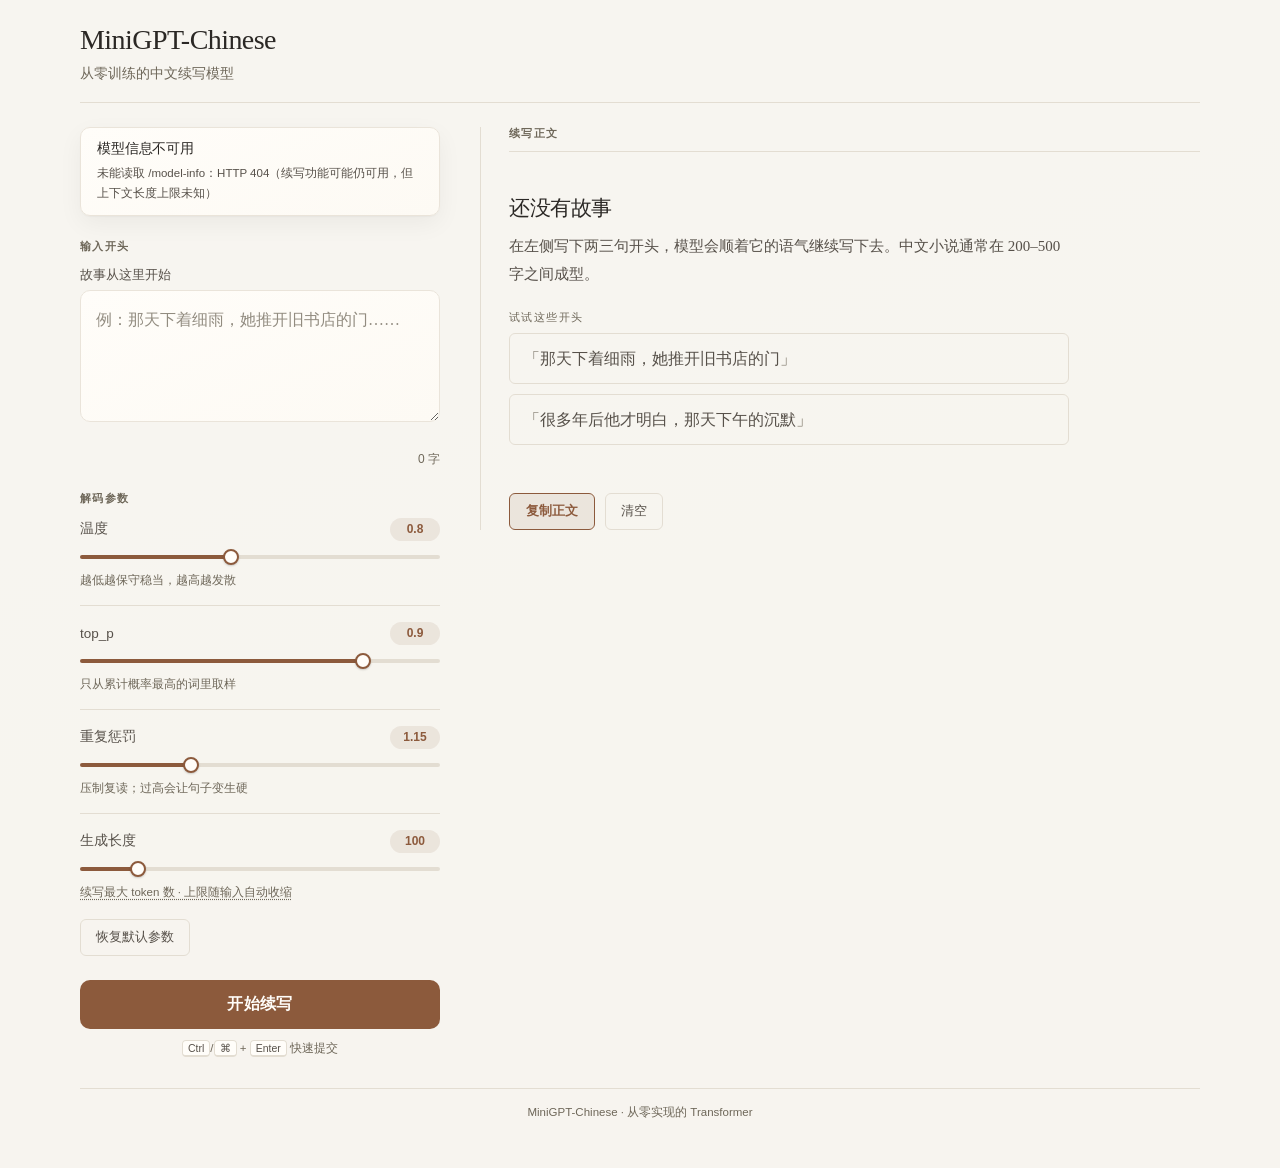
==== commit 5058b348: "fix(app): 细栏字数标签分不清「新增」与「全文」——用户以为页面虚报字数 用户反馈：页面写「739 字」，但把生成结果存成 txt 一数是 400 多字，质疑"这小东西撒谎"。  ## 根因：" ====
--- a/app/templates/index.html
+++ b/app/templates/index.html
@@ -1030,14 +1030,51 @@
                 }
 
                 showResult(data.text);
+                const parts = [];
                 // 耗时用服务端实测值（前端 Date.now 含网络往返/排队，仅供参考）
-                const parts = [];
                 parts.push(typeof data.elapsed_ms === 'number'
                     ? '耗时 ' + (data.elapsed_ms / 1000).toFixed(1) + 's' : '耗时未知');
-                if (typeof data.new_tokens === 'number') parts.push('新增 ' + data.new_tokens + ' token');
-                parts.push(data.text.length + ' 字');
-                parts.push('t' + temp + ' · p' + top_p + ' · r' + rep + ' · n' + maxTokens);
+
+                // -----------------------------------------------------------
+                // ★ 字数口径（修正"细栏撒谎"）：data.text 是**全文** = prompt + 新生成。
+                //   服务端 /generate 里 result = clean_text(decode(ctx_ids))，
+                //   而 ctx_ids 含用户输入的 prompt 前缀，所以 text 从头就是 prompt。
+                //   ⚠️ 单位是**字符**数（String.length，UTF-16 码元），**不是 token 数**：
+                //      中文大致 1 字 ≈ 1 token，但两者从来不是一回事（英文/标点差得远），
+                //      所以 token 数一律取服务端实测的 new_tokens，绝不拿字数冒充 token。
+                //   历史问题：这里只写 "N 字" 却填的是全文长度，用户拿 txt 一量
+                //   （txt 里只有新生成的部分）就以为页面在撒谎 → 两个数其实都没算错，
+                //   错在标签含糊。现在把「新增」和「全文」分开写清楚。
+                // -----------------------------------------------------------
+                const fullLen = data.text.length;              // 全文（含输入开头）字符数
+                const promptStr = (typeof data.prompt === 'string') ? data.prompt : '';
+                // 新生成部分 = text 去掉开头的 prompt。只用**严格前缀匹配**：
+                // clean_text() 会 html.unescape + 过滤控制字符，prompt 里若含
+                // "&amp;" 这类实体或控制字符，前缀就对不上 —— 此时宁可不显示，
+                // 也不用 indexOf / 去空白之类的猜测去"瞎算"一个错的字数（降级见 else）。
+                const prefixOk = promptStr.length > 0 && data.text.startsWith(promptStr);
+                const newLen = prefixOk ? fullLen - promptStr.length : null;
+
+                if (newLen !== null) {
+                    // 新增字数与生成 token 数放一起，方便对照（两者口径不同，故意都保留）
+                    let add = '新增 ' + newLen + ' 字';
+                    if (typeof data.new_tokens === 'number') add += '（' + data.new_tokens + ' token）';
+                    parts.push(add);
+                    parts.push('全文 ' + fullLen + ' 字');
+                } else {
+                    // 降级：切不出可靠的新增部分 → 只报全文，并写明它包含输入开头。
+                    // 这一句不能省：否则用户又会把全文当成新增字数（正是原来的 bug）。
+                    parts.push('全文 ' + fullLen + ' 字（含输入开头，新增字数无法判定）');
+                    if (typeof data.new_tokens === 'number') parts.push('新增 ' + data.new_tokens + ' token');
+                }
+
+                // 参数：t/p/r 与左侧滑条一一对应；n 原来只写 "n490"，
+                // 既看不出是 max_tokens 也看不出单位 → 改成带单位、不致误解的写法。
+                parts.push('t' + temp + ' · p' + top_p + ' · r' + rep + ' · 最多 ' + maxTokens + ' token');
                 el.meta.textContent = parts.join(' · ');
+                // 悬停解释缩写与字数口径（只设 title 属性，不碰任何视觉样式）
+                el.meta.title = 't=温度 · p=top_p · r=重复惩罚 · 「最多 N token」= 本次请求的生成长度上限\n'
+                    + '字数按字符计（不是 token）：新增 = 本次新生成的文字，全文 = 新增 + 你输入的开头';
                 el.actions.hidden = false;
 
                 // 生成完成后把视线带到结果开头（长文时用户不用自己找）
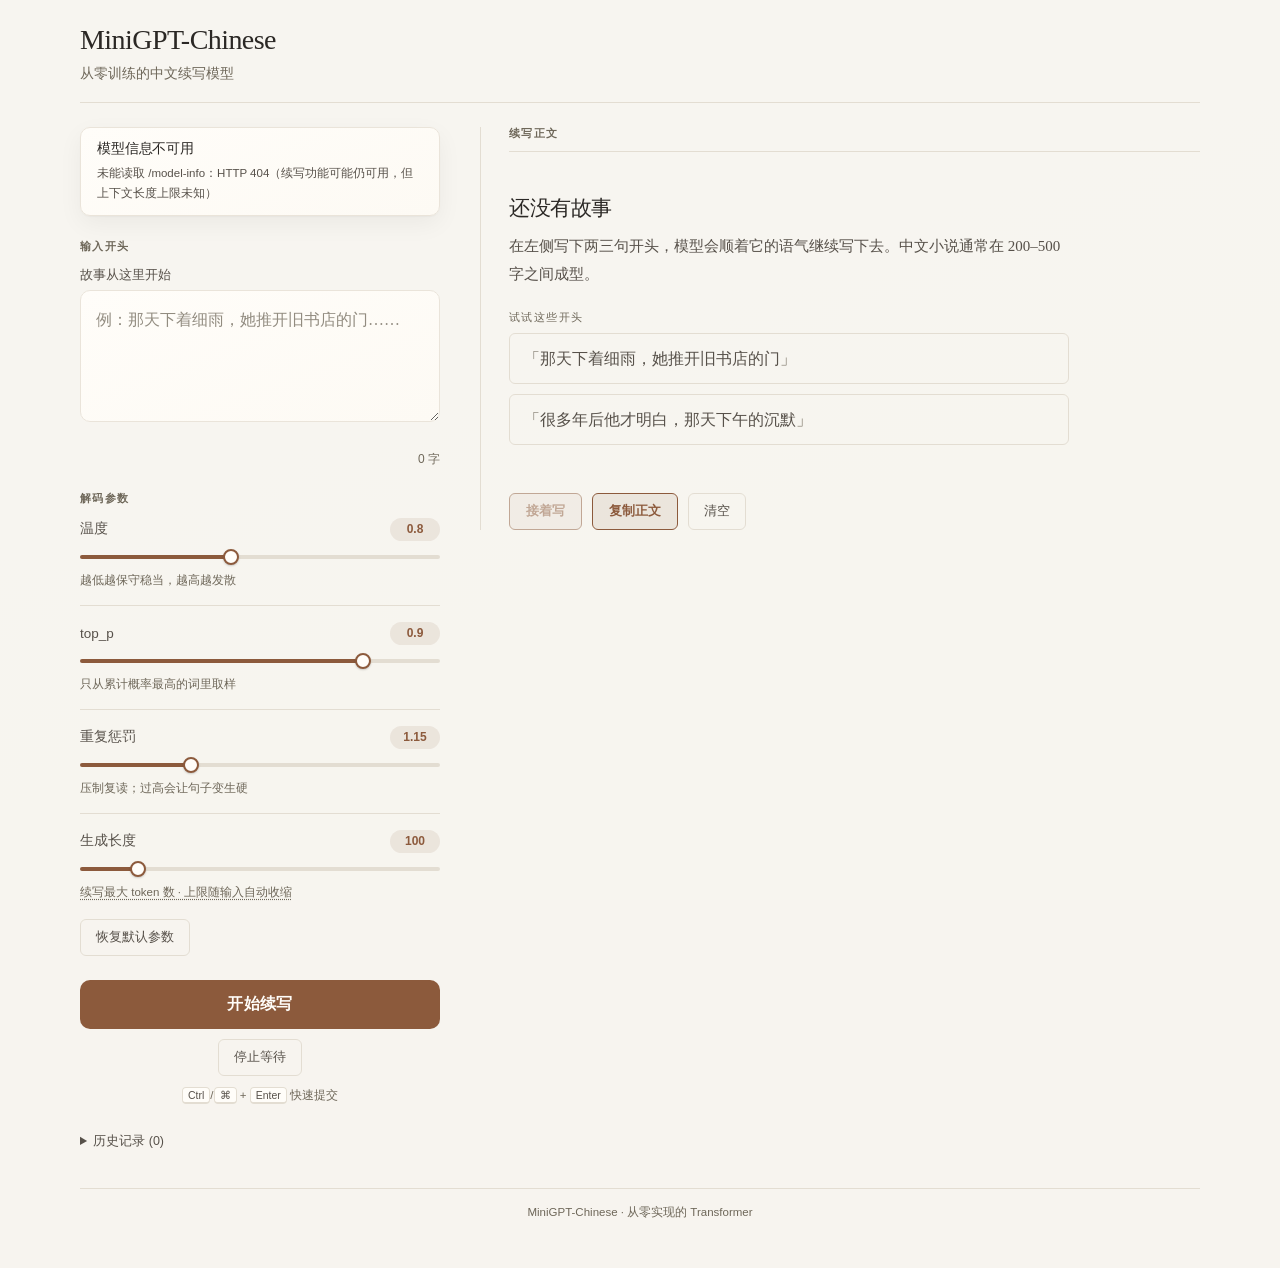
==== commit 0fe3018f: "feat(app): 停止等待 + 连续续写 + 历史记录；修正超窗输入下生成长度被夹到 30 Demo 交互三连：生成期间可中止、生成完可接着写、结果可留存。 只改 `app/templates/i" ====
--- a/app/templates/index.html
+++ b/app/templates/index.html
@@ -376,6 +376,61 @@
             line-height: 1.7;
         }
 
+        /* ================= 历史记录（控制区最底部 · 默认收起） ================= */
+        /* 折叠交给原生 <details>/<summary>：零 JS、零依赖、键盘可达。
+           收起时只占一行（summary），展开才占地方 —— 控制区已有 4 个滑条，很挤。
+           配色/字号/圆角全部沿用现有 token（--rule / --ink-2 / --ink-3 / --accent /
+           --accent-soft / --r-sm），不引入新的视觉风格。 */
+        #historyBox > summary {
+            cursor: pointer;
+            padding: 6px 0;
+            font-size: 12.5px;
+            color: var(--ink-2);
+        }
+        #historyBox > summary:hover,
+        #historyBox[open] > summary { color: var(--accent); }
+        .history-body {
+            margin-top: var(--sp-2);
+            padding-top: var(--sp-3);
+            border-top: 1px solid var(--rule);
+        }
+        .history-note { font-size: 11.5px; line-height: 1.7; color: var(--ink-3); }
+        /* 条目多了自己滚（限高，别把控制区撑到够不着） */
+        .history-list {
+            display: flex; flex-direction: column;
+            max-height: 240px;
+            margin-top: var(--sp-3);
+            overflow-y: auto;
+            scrollbar-width: thin;
+        }
+        .history-list::-webkit-scrollbar { width: 9px; }
+        .history-list::-webkit-scrollbar-thumb { background: var(--rule); border-radius: 999px; }
+        .history-list::-webkit-scrollbar-track { background: transparent; }
+        /* 单条：整行是一个 <button>（原生可点可键盘）；标题单行省略 + 右侧时间 */
+        .history-item {
+            display: flex; align-items: baseline; gap: var(--sp-2);
+            width: 100%;
+            padding: 7px 10px;
+            border: 1px solid var(--rule);
+            border-radius: var(--r-sm);
+            background: transparent;
+            color: var(--ink-2);
+            font-size: 12.5px;
+            line-height: 1.6;
+            text-align: left;
+        }
+        .history-item + .history-item { margin-top: 6px; }
+        .history-item:hover:not(:disabled),
+        .history-item:focus-visible {
+            border-color: var(--accent);
+            color: var(--accent);
+            background: var(--accent-soft);
+            outline: none;
+        }
+        .history-item-title { flex: 1 1 auto; min-width: 0; overflow: hidden; text-overflow: ellipsis; white-space: nowrap; }
+        .history-item-time { flex: none; font-size: 11px; color: var(--ink-3); font-variant-numeric: tabular-nums; }
+        .history-foot { display: flex; justify-content: flex-end; margin-top: var(--sp-3); }
+
         /* ================= 阅读区（书页） ================= */
         .reading {
             border-left: 1px solid var(--rule);   /* 书脊暗示，克制 */
@@ -586,9 +641,34 @@
 
             <section>
                 <button class="btn-primary" id="genBtn" type="button">开始续写</button>
+                <!-- 「停止等待」：只在请求进行中可见（空闲时 hidden）。
+                     沿用 .btn-ghost 档位（与「清空」同级），不抢主按钮视线。
+                     ⚠️ 文案刻意是「停止等待」而不是「停止生成」：AbortController 只能
+                     中止**前端等待**，后端那个请求照旧在算（见 abortGenerate() 的注释）。 -->
+                <div class="row" id="abortRow" style="margin-top:10px; justify-content:center" hidden>
+                    <button class="btn-ghost" id="abortBtn" type="button">停止等待</button>
+                </div>
                 <div class="row" style="margin-top:12px; justify-content:center">
                     <span class="kbd-hint"><kbd>Ctrl</kbd>/<kbd>⌘</kbd> + <kbd>Enter</kbd> 快速提交</span>
                 </div>
+            </section>
+
+            <!-- ==================== 历史记录（控制区最底部） ====================
+                 放在最后：窄屏单栏堆叠时它自然落到最下面，不需要额外结构。
+                 默认**收起**（<details> 不带 open）→ 只占一行，不挤滑条。
+                 ★ 纯前端 localStorage，后端与 /generate 契约零改动。 -->
+            <section id="historySection">
+                <details id="historyBox">
+                    <summary id="historySum">历史记录 (0)</summary>
+                    <div class="history-body">
+                        <!-- 说明文案：可用性/条数变化时由 renderHistory() 覆写（全部 textContent） -->
+                        <div class="history-note" id="historyNote">生成成功后会自动存一条，最多 20 条，只存在这台浏览器里。</div>
+                        <div class="history-list" id="historyList"></div>
+                        <div class="history-foot" id="historyFoot" hidden>
+                            <button class="btn-ghost" id="historyClearBtn" type="button">清除历史</button>
+                        </div>
+                    </div>
+                </details>
             </section>
         </aside>
 
@@ -629,6 +709,9 @@
             </div>
 
             <div class="row" id="actions" style="margin-top:18px" hidden>
+                <!-- 「接着写」：把当前全文接回输入框、立刻生成下一段（连续续写的起点）。
+                     沿用 .btn-soft 档位（与「复制正文」同级），不抢主按钮「开始续写」的视线。 -->
+                <button class="btn-soft" id="continueBtn" type="button">接着写</button>
                 <button class="btn-soft" id="copyBtn" type="button">复制正文</button>
                 <button class="btn-ghost" id="clearBtn" type="button">清空</button>
             </div>
@@ -653,9 +736,15 @@
             tempVal: $('tempVal'), toppVal: $('toppVal'), repVal: $('repVal'),
             maxTokensVal: $('maxTokensVal'),
             genBtn: $('genBtn'), resetBtn: $('resetBtn'),
+            abortRow: $('abortRow'), abortBtn: $('abortBtn'),
             emptyState: $('emptyState'), skeleton: $('skeleton'), article: $('article'),
             readBody: $('readBody'), meta: $('meta'),
             actions: $('actions'), copyBtn: $('copyBtn'), clearBtn: $('clearBtn'),
+            continueBtn: $('continueBtn'),
+            // 历史记录（控制区底部，默认收起）
+            historyBox: $('historyBox'), historySum: $('historySum'),
+            historyList: $('historyList'), historyNote: $('historyNote'),
+            historyFoot: $('historyFoot'), historyClearBtn: $('historyClearBtn'),
             ex1: $('ex1'), ex2: $('ex2'),
             toastHost: $('toastHost'),
         };
@@ -852,18 +941,25 @@
 
             const len = el.prompt ? el.prompt.value.length : 0;
             const room = limit - len;                 // 还能生成多少（字符≈token）
-            // 可生成上限 = block_size − 当前字数（用户要的语义：上下文总量固定，
-            // 输入占多少，剩下的就都能用来生成）。
-            // 服务端 max_tokens_max 只是**不误拦合法请求的天花板**，正常情况下
-            // room 先到顶；两者仍取 min，防止后端上限配得比 block_size 还小时越界。
-            const cap = maxTokensServerCap ? Math.min(maxTokensServerCap, room) : room;
+            // ★ 两种模式（2026-09-20 修正，见 commit message）：
+            //   A) len <= limit：输入还没占满窗口 → 上限 = limit − len。
+            //      这样"输入 + 生成"正好铺满窗口，不需要滑动。
+            //   B) len > limit：**输入本身已超窗** → 上限 = 服务端天花板。
+            //      此时 prompt 会被 generation.py:33 截到尾部、生成中窗口持续滑动，
+            //      内容本来就在"老化淡出"，没有"铺满窗口"可谈 —— 若仍按 room 算会得到
+            //      负数、被下限夹到 30，于是「接着写」每次只能续 30 字，功能等于废掉。
+            //      ⚠️ 这正是用户此前纠正过的同一类错误（拿一个假约束去压真实需求）。
+            const cap = (len > limit)
+                ? (maxTokensServerCap || limit)
+                : (maxTokensServerCap ? Math.min(maxTokensServerCap, room) : room);
             const max = Math.max(maxTokensFloor, cap);
             el.maxTokens.max = String(max);
 
             // 当前值超出新上限 → 夹紧（不静默：提示里说明，用户看得到）
+            // 超窗模式不夹紧：用户自己选的生成长度是合理的，没理由因为输入变长而没收
             let clamped = false;
             const cur = parseInt(el.maxTokens.value, 10) || 0;
-            if (cur > max) {
+            if (len <= limit && cur > max) {
                 el.maxTokens.value = String(max);
                 clamped = true;
             }
@@ -874,9 +970,16 @@
                 // 容易与开头脱节、句式趋重复。这不是错误，只是质量开始衰减的信号。
                 const SOFT = 300;
                 const parts = [];
-                if (len > 0) parts.push('输入 ' + len + ' 字 → 最多还能生成 ' + max + ' 字'
-                                       + (t < max ? '（再拉可到 ' + max + '）' : ''));
-                else parts.push('续写最大 token 数 · 上限随输入自动收缩');
+                if (len > limit) {
+                    // 超窗：如实说明窗口在滑动，别让用户以为"输入被完整看到了"
+                    parts.push('输入 ' + len + ' 字已超过窗口 ' + limit + '：模型只看最后 '
+                               + limit + ' 字，生成长度上限 ' + max);
+                } else if (len > 0) {
+                    parts.push('输入 ' + len + ' 字 → 最多还能生成 ' + max + ' 字'
+                               + (t < max ? '（再拉可到 ' + max + '）' : ''));
+                } else {
+                    parts.push('续写最大 token 数 · 上限随输入自动收缩');
+                }
                 if (t > SOFT) parts.push('⚠️ 超过 ' + SOFT + ' 字后可能逐渐与开头脱节');
                 el.maxHint.textContent = parts.join(' · ');
                 el.maxHint.classList.toggle('clamp-note', clamped);
@@ -962,6 +1065,49 @@
         // ---------------------------------------------------------------
         // 生成
         // ---------------------------------------------------------------
+        // ★★★「停止等待」的语义边界（别再误解，也别让后人误解）★★★
+        //   AbortController 只能中止**前端这一侧的等待**：fetch 的 promise 立刻
+        //   以 AbortError reject，骨架行随之消失，用户拿回界面控制权。
+        //
+        //   后端**不会**停。app/server.py 的 /generate 是同步 def，FastAPI 在线程池
+        //   里跑它；客户端断开并不会打断那段 Python —— 这次推理仍会一路算完
+        //   （150M / CPU 上 max_tokens=512 约 22s），只是结果没人接收。
+        //
+        //   所以：按钮文案是「停止等待」而不是「停止生成」，toast 也如实说明
+        //   "服务端可能仍在完成本次请求"。本次改动刻意**不加后端取消机制**
+        //   （同步 def 没有协作式取消点，塞不进 signal），也不做流式。
+        // ---------------------------------------------------------------
+        const canAbort = (typeof window.AbortController === 'function');
+        let inflight = null;     // 当前请求的 AbortController（仅前端等待可中止）
+        let genLocked = false;   // 是否已有请求进行中（防重入）
+        let lastResult = null;   // 上一次成功渲染的结果，中止后用来"可恢复"地回退
+        let lastMetaText = '';
+        let lastMetaTitle = '';
+
+        // 中止后回到**可用状态**：有上次结果就原样恢复（正文 + 细栏），
+        // 没有就回空态。任何一种都不能卡在骨架行。
+        function restoreAfterAbort() {
+            if (lastResult !== null) {
+                showResult(lastResult);
+                el.meta.textContent = lastMetaText;
+                el.meta.title = lastMetaTitle;
+                el.actions.hidden = false;
+            } else {
+                showEmpty();
+                el.meta.textContent = '';
+                el.meta.title = '';
+                el.actions.hidden = true;
+            }
+            el.readBody.scrollTop = 0;
+            updateContinueBtn();   // 有上次结果 → 「接着写」可用；没有 → 保持禁用
+        }
+
+        // 停止等待（= 只中止前端 fetch，见上方语义说明）
+        function abortGenerate() {
+            if (!inflight) return;   // 空闲/已结束时点它 = 无操作，别抛异常
+            inflight.abort();
+        }
+
         function extractDetail(body, status) {
             // FastAPI 的错误体是 {"detail": ...}；detail 可能是字符串（HTTPException）
             // 也可能是数组（422 校验错误，每项含 loc/msg/type）。
@@ -981,6 +1127,10 @@
         }
 
         async function generate() {
+            // 防重入（二道保险）：按钮已被 disabled，这里再挡一次快捷键 / 程序化调用。
+            // 中止后 genLocked 会在 finally 里复位，所以「停止等待」完可以立刻重新生成。
+            if (genLocked) return;
+
             const prompt = el.prompt.value.trim();
             // 空输入：内联提示 + 红边，不再用 alert 打断
             if (!prompt) { markInvalid('请先输入开头文字'); return; }
@@ -991,10 +1141,29 @@
             const rep = parseFloat(el.rep.value);
             const maxTokens = parseInt(el.maxTokens.value, 10);
 
+            // 本次请求的 controller 存进**局部变量**：finally / catch 只认这一个，
+            // 绝不会误清或误回退"用户紧接着发起的新请求"的状态。
+            const controller = canAbort ? new AbortController() : null;
+            inflight = controller;
+            const myRequest = controller;
+
+            // 快照"上次已渲染的结果"：中止时用它做可恢复回退（正文 + 细栏 + 动作条）。
+            // 先快照再 showSkeleton() —— showSkeleton() 会清空 el.article。
+            if (!el.article.hidden) {
+                lastResult = el.article.textContent;
+                lastMetaText = el.meta.textContent;
+                lastMetaTitle = el.meta.title;
+            }
+
+            genLocked = true;
             // 防连点：禁用按钮 + 状态切换
             el.genBtn.disabled = true;
             el.genBtn.textContent = '正在续写…';
             el.resetBtn.disabled = true;
+            updateContinueBtn();   // 「接着写」同样锁住（结果条此刻也会被隐藏，双保险）
+            // 「停止等待」只在请求进行中出现（不支持 AbortController 的浏览器 → 永不显示）
+            el.abortBtn.disabled = false;
+            setHidden(el.abortRow, !canAbort);
             el.meta.textContent = '';
             el.actions.hidden = true;
             showSkeleton();
@@ -1004,6 +1173,8 @@
                 const response = await fetch('/generate', {
                     method: 'POST',
                     headers: { 'Content-Type': 'application/json' },
+                    // signal 必须传进去，否则 abort() 无法中断这次等待
+                    signal: myRequest ? myRequest.signal : undefined,
                     body: JSON.stringify({
                         prompt: prompt,
                         max_tokens: maxTokens,
@@ -1030,6 +1201,7 @@
                 }
 
                 showResult(data.text);
+                lastResult = data.text;   // 供"中止回退"用：记录刚渲染成功的结果
                 const parts = [];
                 // 耗时用服务端实测值（前端 Date.now 含网络往返/排队，仅供参考）
                 parts.push(typeof data.elapsed_ms === 'number'
@@ -1072,24 +1244,124 @@
                 // 既看不出是 max_tokens 也看不出单位 → 改成带单位、不致误解的写法。
                 parts.push('t' + temp + ' · p' + top_p + ' · r' + rep + ' · 最多 ' + maxTokens + ' token');
                 el.meta.textContent = parts.join(' · ');
+                lastMetaText = el.meta.textContent;   // 与 lastResult 成套保存，供中止回退
                 // 悬停解释缩写与字数口径（只设 title 属性，不碰任何视觉样式）
                 el.meta.title = 't=温度 · p=top_p · r=重复惩罚 · 「最多 N token」= 本次请求的生成长度上限\n'
                     + '字数按字符计（不是 token）：新增 = 本次新生成的文字，全文 = 新增 + 你输入的开头';
+                lastMetaTitle = el.meta.title;
                 el.actions.hidden = false;
+
+                // 历史记录：只有"完整成功"的这一次生成才入库。
+                // ⚠️ 中止（AbortError）与各 4xx/5xx 都在上面 return / 走了别的分支，
+                //    永远到不了这一行 → 半截/失败的结果不会污染历史。
+                pushHistory(prompt, data.text, {
+                    temperature: temp, top_p: top_p,
+                    repetition_penalty: rep, max_tokens: maxTokens,
+                });
+                updateContinueBtn();   // 有完整结果了 → 「接着写」可用
 
                 // 生成完成后把视线带到结果开头（长文时用户不用自己找）
                 scrollToReading();
             } catch (e) {
-                // 只有真正的网络层失败才到这里（后端 4xx/5xx 已在上面处理）
-                showError('请求失败：' + (e && e.message ? e.message : '无法连接服务端'),
-                          '请确认后端进程还在运行（python app/server.py），然后重试。');
-                el.meta.textContent = '';
-                toast('网络错误', 'err');
+                // ★ 中止必须与真正的网络失败分开处理：
+                //   AbortError 是**用户主动操作**（点了「停止等待」），不是故障，
+                //   所以绝不显示"请求失败/网络错误"，也不写错误态，
+                //   只把阅读区恢复到可用状态 + 一句如实说明。
+                if (e && e.name === 'AbortError') {
+                    restoreAfterAbort();
+                    // 提到「服务端可能仍在完成」：只中止了前端等待，后端那次推理照旧在算
+                    toast('已停止等待（服务端可能仍在完成本次请求）');
+                } else {
+                    // 只有真正的网络层失败才到这里（后端 4xx/5xx 已在上面处理）
+                    showError('请求失败：' + (e && e.message ? e.message : '无法连接服务端'),
+                              '请确认后端进程还在运行（python app/server.py），然后重试。');
+                    el.meta.textContent = '';
+                    toast('网络错误', 'err');
+                }
             } finally {
-                el.genBtn.disabled = false;
-                el.genBtn.textContent = '开始续写';
-                el.resetBtn.disabled = false;
-            }
+                // 状态复位（中止 / 成功 / 失败都要走这里 → 按钮总会恢复可用）。
+                // ⚠️ 只在"本次请求"仍是当前 inflight 时才清空：用户中止后立刻重新生成时，
+                //    inflight 已被新请求的 controller 覆盖，这里不能把它置空、
+                //    更不能覆盖新请求的 UI 状态（genLocked / 按钮文案 / 停止按钮可见性）。
+                if (inflight === myRequest) {
+                    inflight = null;
+                    genLocked = false;
+                    setHidden(el.abortRow, true);
+                    el.abortBtn.disabled = true;
+                    el.genBtn.disabled = false;
+                    el.genBtn.textContent = '开始续写';
+                    el.resetBtn.disabled = false;
+                    // 中止后若还留着上次结果 → 「接着写」重新可用（有起点才能续）
+                    updateContinueBtn();
+                }
+            }
+        }
+
+        // ---------------------------------------------------------------
+        // 连续续写（「接着写」）
+        // ---------------------------------------------------------------
+        // 用户意图：写完一段，最自然的动作是"接着往下写"，而不是只能复制或清空。
+        // 做法：把**当前全文**接回输入框，立刻再生成一段 → 下一轮的 prompt =
+        //       上一轮的全文，于是可以一段接一段地滚下去。
+        //
+        // ★★★ 这条链子**依赖**后端的一个"截断"行为，改之前务必读懂 ★★★
+        //   model/generation.py:33   prompt_ids = list(prompt_ids[-gpt.block_size:])
+        //   —— 超过 block_size（本机 512）的 prompt 会被**静默砍掉头部、只留尾部**。
+        //   连续续写两三轮后 prompt 必然远超 512，于是每次真正进模型的只有最近 512 个
+        //   token。这**正好是我们要的**：接着往下写靠的是上下文的尾部（语气的惯性、
+        //   刚刚发生的事），尾窗足够；反过来，把尾巴丢掉才会写得驴唇不对马嘴。
+        //   ⚠️ 所以这**不是丢数据的 bug，不要去"修复"它**（比如改成拒绝超长输入、
+        //      或者偷偷把输入截短再发）—— 那等于把连续续写直接做废。
+        //   必须分清两件事：**输入框里是全文**（用户看得见的完整文本，也是历史记录里
+        //   存的那一份），被截断的只是"模型这一轮能看到的部分"。
+        function continueWriting() {
+            if (genLocked) return;                       // 防重入：与「开始续写」同一把锁
+            if (lastResult === null) {                   // 没有上一轮结果 = 没有续写起点
+                toast('还没有可续写的正文');
+                return;
+            }
+
+            el.prompt.value = lastResult;                // ① 全文接回输入框（可见内容同步更新）
+            checkPrompt();                               // ② 计数 / 上限 / 超限提示重算
+
+            // ★ 超长提示怎么处理（本次最需要判断力的地方）：
+            //   checkPrompt() 会算出"输入 780 字 > 上下文 512 字"，技术上完全正确；
+            //   但对"点了接着写"的用户来说，"超出部分会被截断/前面的内容会被丢弃"
+            //   读起来像**我们把他刚写的字弄丢了**。所以这里在它之后覆写成一句**如实**的
+            //   说明：字一个都没丢（此刻就在输入框里、上一轮还在历史里），被限制的只是
+            //   "模型这一轮能看到多远" —— 连带说明这一次的结果会从那段尾部开始。
+            //   ⚠️ 绝不为了让提示消失而偷偷缩短输入 —— 那是在骗用户。
+            const limit = (MODEL && MODEL.block_size) ? MODEL.block_size : null;
+            const len = el.prompt.value.length;
+            if (limit && len > limit) {
+                // checkPrompt() 刚刚按既有规则收缩过生成长度时（maxHint 上的 clamp-note），
+                // 必须一并说明 —— 否则用户会奇怪"为什么这次只写了这么一小段"。
+                const clamped = !!(el.maxHint && el.maxHint.classList.contains('clamp-note'));
+                const budgetNote = clamped
+                    ? '另外：生成长度已按既有规则收缩到 ' + el.maxTokens.value + ' token'
+                      + '（开头越长、剩下的生成预算越少）；想一次写长一点，可以先把输入删短一些。'
+                    : '';
+                showPromptMsg('⚠️ 已把全文 ' + len + ' 字接回输入框（连续续写就是这样工作的）。'
+                              + '模型这一轮只看**最后 ' + limit + ' token**（中文大致 1 字 ≈ 1 token）：'
+                              + '这是上下文窗口的硬限制，不是把字弄丢了 —— 全文此刻就在输入框里，'
+                              + '但这一次的结果会从那段尾部开始，前面约 ' + Math.max(0, len - limit)
+                              + ' 字不会出现在结果里（上一轮的完整正文仍在历史记录里）。'
+                              + budgetNote, 'length');
+            } else if (limit) {
+                showPromptMsg('已把全文 ' + len + ' 字接回输入框，这次接着往下写。', 'length');
+            }
+
+            // 光标与视口都落到末尾：用户一眼就能看到"续写的起点"是全文的结尾
+            el.prompt.setSelectionRange(len, len);
+            el.prompt.scrollTop = el.prompt.scrollHeight;
+            generate();                                  // ③ 立即生成下一段
+        }
+
+        // 「接着写」的可用性：必须有**上一轮完整结果**，且当前没有请求在飞。
+        // （首次进入 / 结果被清空 / 生成进行中 → disabled；中止后若仍有上次结果 → 可用）
+        function updateContinueBtn() {
+            if (!el.continueBtn) return;
+            el.continueBtn.disabled = genLocked || lastResult === null;
         }
 
         // ---------------------------------------------------------------
@@ -1158,6 +1430,14 @@
             showEmpty();
             el.meta.textContent = '';
             el.actions.hidden = true;
+            // ★ 清空 = 用户明确丢弃这份结果 → 连"中止回退"用的快照一起清掉。
+            //   否则清空后再发一次请求、中途点「停止等待」，restoreAfterAbort() 会把
+            //   刚被清掉的旧正文又"复活"出来（历史遗留行为，顺手修掉）。
+            // ★ 清空**只影响阅读区**：历史记录是独立的一份，照旧保留（见报告里的取舍）。
+            lastResult = null;
+            lastMetaText = '';
+            lastMetaTitle = '';
+            updateContinueBtn();
             el.readBody.scrollTop = 0;
         }
 
@@ -1199,12 +1479,223 @@
 
         el.genBtn.addEventListener('click', generate);
         el.resetBtn.addEventListener('click', resetAll);
+        el.abortBtn.addEventListener('click', abortGenerate);
         el.copyBtn.addEventListener('click', copyResult);
         el.clearBtn.addEventListener('click', clearResult);
+        el.continueBtn.addEventListener('click', continueWriting);
+        el.historyClearBtn.addEventListener('click', clearHistory);
+
+        // ---------------------------------------------------------------
+        // 历史记录（localStorage）
+        // ---------------------------------------------------------------
+        // 目的：刷新页面不再"几百字全没了"。
+        // 契约：只碰浏览器本地存储，**不改后端、不改 /generate 的字段**。
+        //
+        // ★ 可用性只探测**一次**（不是每次操作都 try）：无痕模式、被禁用的
+        //   localStorage、企业策略、配额为 0 都会让访问直接抛异常。探测失败 →
+        //   整体降级（如实说明 + 只在当前页面内保留内存列表），
+        //   绝不每次点击都抛一次异常。
+        const HISTORY_KEY = 'minigpt_history_v1';   // ★ 带版本号：以后改结构就换 key
+        const HISTORY_MAX = 20;                     // 最多 20 条，超了丢最旧的
+        const HISTORY_TITLE_CHARS = 14;             // 标题取开头十几个字
+
+        function detectStorage() {
+            try {
+                const probe = '__minigpt_probe__';
+                window.localStorage.setItem(probe, '1');
+                window.localStorage.removeItem(probe);
+                return window.localStorage;
+            } catch (e) {
+                return null;          // 不可用。调用方一律先判 null，别再抛
+            }
+        }
+        let storage = detectStorage();   // null = 本浏览器不可用
+        let history = [];                // 内存里的那一份（storage 挂了也还能用）
+        let historyWarned = false;       // 写失败只提示一次，不刷屏
+
+        // 单条记录的形状校验：旧版本格式 / 被手改过 → 直接丢掉这一条
+        function isHistoryEntry(x) {
+            return !!x && typeof x === 'object'
+                && typeof x.ts === 'number' && isFinite(x.ts)
+                && typeof x.prompt === 'string' && typeof x.result === 'string';
+        }
+
+        // 读取：JSON.parse 必须在 try 里 —— 手改过的脏数据、旧版本格式、读取异常，
+        // 一律当"空历史"，**绝不把异常抛给首页初始化**（否则整个页面会白屏）。
+        function loadHistory() {
+            if (!storage) return [];
+            try {
+                const raw = storage.getItem(HISTORY_KEY);
+                if (!raw) return [];
+                const arr = JSON.parse(raw);
+                if (!Array.isArray(arr)) return [];
+                return arr.filter(isHistoryEntry).slice(0, HISTORY_MAX);
+            } catch (e) {
+                return [];
+            }
+        }
+
+        // 写入：setItem 是最可能抛的地方（配额满 / 隐私模式中途失效）。
+        // 失败不抛、也不静默：第一次给一句如实提示，之后整体降级为"仅本次会话"。
+        function saveHistory() {
+            if (!storage) return;
+            try {
+                storage.setItem(HISTORY_KEY, JSON.stringify(history.slice(0, HISTORY_MAX)));
+            } catch (e) {
+                storage = null;       // 一次性降级：之后不再尝试写/读
+                if (!historyWarned) {
+                    historyWarned = true;
+                    toast('本地存储不可用，历史只保留在当前页面（刷新会丢）', 'err');
+                }
+            }
+        }
+
+        function pad2(n) { return String(n).padStart(2, '0'); }
+
+        // 时间戳 → 紧凑显示：今天的只写 HH:mm，更早的写 MM-DD HH:mm
+        function fmtTime(ts) {
+            const d = new Date(ts);
+            if (isNaN(d.getTime())) return '';
+            const now = new Date();
+            const sameDay = d.getFullYear() === now.getFullYear()
+                && d.getMonth() === now.getMonth() && d.getDate() === now.getDate();
+            const hm = pad2(d.getHours()) + ':' + pad2(d.getMinutes());
+            return sameDay ? hm : pad2(d.getMonth() + 1) + '-' + pad2(d.getDate()) + ' ' + hm;
+        }
+
+        // 标题 = 开头的 prompt 压成一行取前十几个字（prompt 为空时退用 result）
+        function historyTitle(e) {
+            const raw = (e.prompt || e.result || '').replace(/\s+/g, ' ').trim();
+            if (!raw) return '（空）';
+            return raw.length > HISTORY_TITLE_CHARS
+                ? raw.slice(0, HISTORY_TITLE_CHARS) + '…' : raw;
+        }
+
+        // 渲染：★ 用户/模型文本**一律走 textContent**，绝不用 innerHTML
+        function renderHistory() {
+            const n = history.length;
+            // 收起时那一行的计数：每次数据变化都要刷新
+            el.historySum.textContent = storage
+                ? '历史记录 (' + n + ')'
+                : '历史记录 (' + n + ') · 存储不可用';
+
+            if (!storage) {
+                el.historyNote.textContent = '⚠️ 本浏览器不可用本地存储（隐私模式 / 被禁用 / 配额满）：'
+                    + '历史只保留在当前页面，刷新后会丢。'
+                    + (n ? '下面这些条目仍可点开恢复。' : '');
+            } else if (n === 0) {
+                el.historyNote.textContent = '生成成功后会自动存一条（最多 ' + HISTORY_MAX
+                    + ' 条），只存在这台浏览器里。';
+            } else {
+                el.historyNote.textContent = '点任意一条可恢复它的正文、开头与参数。最多 '
+                    + HISTORY_MAX + ' 条，只存在这台浏览器里。';
+            }
+
+            el.historyList.textContent = '';      // 清空子节点（不是 innerHTML）
+            history.forEach((e, i) => {
+                const b = document.createElement('button');
+                b.type = 'button';
+                b.className = 'history-item';
+                b.title = '恢复这条记录（' + fmtTime(e.ts) + '）';
+
+                const t = document.createElement('span');
+                t.className = 'history-item-title';
+                t.textContent = historyTitle(e);   // ★ 模型输出永不进 innerHTML
+
+                const d = document.createElement('span');
+                d.className = 'history-item-time';
+                d.textContent = fmtTime(e.ts);
+
+                b.appendChild(t);
+                b.appendChild(d);
+                b.addEventListener('click', () => restoreHistory(i));
+                el.historyList.appendChild(b);
+            });
+            setHidden(el.historyFoot, n === 0);    // 没条目就不显示「清除历史」
+        }
+
+        // 入库：只在**完整成功**的一次生成后调用（中止 / 报错都到不了这里）
+        function pushHistory(prompt, result, params) {
+            // 同一份 prompt + result 已存在 → 只更新时间并提到最前，不堆重复条目
+            const dup = history.findIndex((x) => x.prompt === prompt && x.result === result);
+            if (dup >= 0) history.splice(dup, 1);
+            history.unshift({ ts: Date.now(), prompt: prompt, result: result, params: params });
+            if (history.length > HISTORY_MAX) history.length = HISTORY_MAX;   // 丢最旧的
+            saveHistory();
+            renderHistory();
+        }
+
+        // 恢复一条：prompt + result + 四个参数**一起**恢复。
+        // ★ 只恢复 prompt 是不够的 —— 否则用户点「接着写」时用的是当前滑条上的
+        //   新参数，而这条正文是旧参数生成的，会对不上、很困惑。
+        function restoreHistory(idx) {
+            const e = history[idx];
+            if (!e) return;
+            if (genLocked) { toast('正在续写，等这次结束再恢复'); return; }
+
+            el.prompt.value = e.prompt;            // ① 开头
+            // ★ 顺序有讲究：先把开头写进去并**立刻**重算上限，再恢复参数。
+            //   否则上一次长输入把 max_tokens 滑条的 max 收缩到 30 之后，这里拿
+            //   旧上限去校验"要恢复的 100"会判成越界 → 参数被静默丢掉。
+            checkPrompt();
+            const p = (e.params && typeof e.params === 'object') ? e.params : {};
+            // 数值合法且在当前滑条量程内才写入（旧格式 / 被手改过 → 保留当前值，不写 NaN）
+            const setSlider = (node, v) => {
+                if (!node || typeof v !== 'number' || !isFinite(v)) return;
+                const min = parseFloat(node.min), max = parseFloat(node.max);
+                if (v < min || v > max) return;
+                node.value = String(v);
+            };
+            setSlider(el.temp, p.temperature);     // ② 四个参数
+            setSlider(el.topp, p.top_p);
+            setSlider(el.rep, p.repetition_penalty);
+            // ⚠️ 生成长度放最后：checkPrompt() → updateGenCeiling() 会按**恢复后的开头长度**
+            //    再夹紧一次 —— 恢复出来的 max_tokens 仍可能被合理地压低（不是丢数据）
+            setSlider(el.maxTokens, p.max_tokens);
+            syncSliders();
+            checkPrompt();
+
+            showResult(e.result);                  // ③ 正文（必须一起恢复，不能只剩开头）
+            lastResult = e.result;
+            // 历史里没存耗时 / token 数 → 这里**如实说不显示**，不编一个数字出来。
+            // 参数也可能缺（旧版本记录）→ 缺就写"参数未知"，不打印 undefined。
+            const pv = (v) => (typeof v === 'number' && isFinite(v)) ? String(v) : null;
+            const pParts = [];
+            if (pv(p.temperature)) pParts.push('t' + pv(p.temperature));
+            if (pv(p.top_p)) pParts.push('p' + pv(p.top_p));
+            if (pv(p.repetition_penalty)) pParts.push('r' + pv(p.repetition_penalty));
+            if (pv(p.max_tokens)) pParts.push('最多 ' + pv(p.max_tokens) + ' token');
+            el.meta.textContent = '历史记录 · ' + fmtTime(e.ts) + ' · '
+                + (pParts.length ? '参数 ' + pParts.join(' · ') : '参数未知（这条来自旧版本的记录）');
+            el.meta.title = '这是从本地历史恢复的正文。存的时候只留了正文 / 开头 / 参数，'
+                + '没有存耗时与 token 数，所以细栏里不显示它们。';
+            lastMetaText = el.meta.textContent;
+            lastMetaTitle = el.meta.title;
+            el.actions.hidden = false;
+            updateContinueBtn();
+            el.readBody.scrollTop = 0;
+            toast('已恢复这条记录', 'ok');
+        }
+
+        // 清除历史：清的是**浏览器本地存储**，与阅读区的「清空」互不影响
+        function clearHistory() {
+            history = [];
+            if (storage) {
+                try { storage.removeItem(HISTORY_KEY); } catch (e) { /* 删不掉也不崩 */ }
+            }
+            renderHistory();
+            toast('已清除历史记录', 'ok');
+        }
+
+        // 初始化：读一次历史（脏数据 → 空历史）。storage 不可用时 UI 照常初始化，
+        // 只是文案改成如实说明 —— 不藏起入口，用户至少知道"为什么这里没有历史"。
+        history = loadHistory();
+        renderHistory();
 
         // ===== 初始化 =====
         syncSliders();
         checkPrompt();
+        updateContinueBtn();   // 首次进入：没有结果 → 「接着写」禁用
         loadModelInfo();
     })();
     </script>
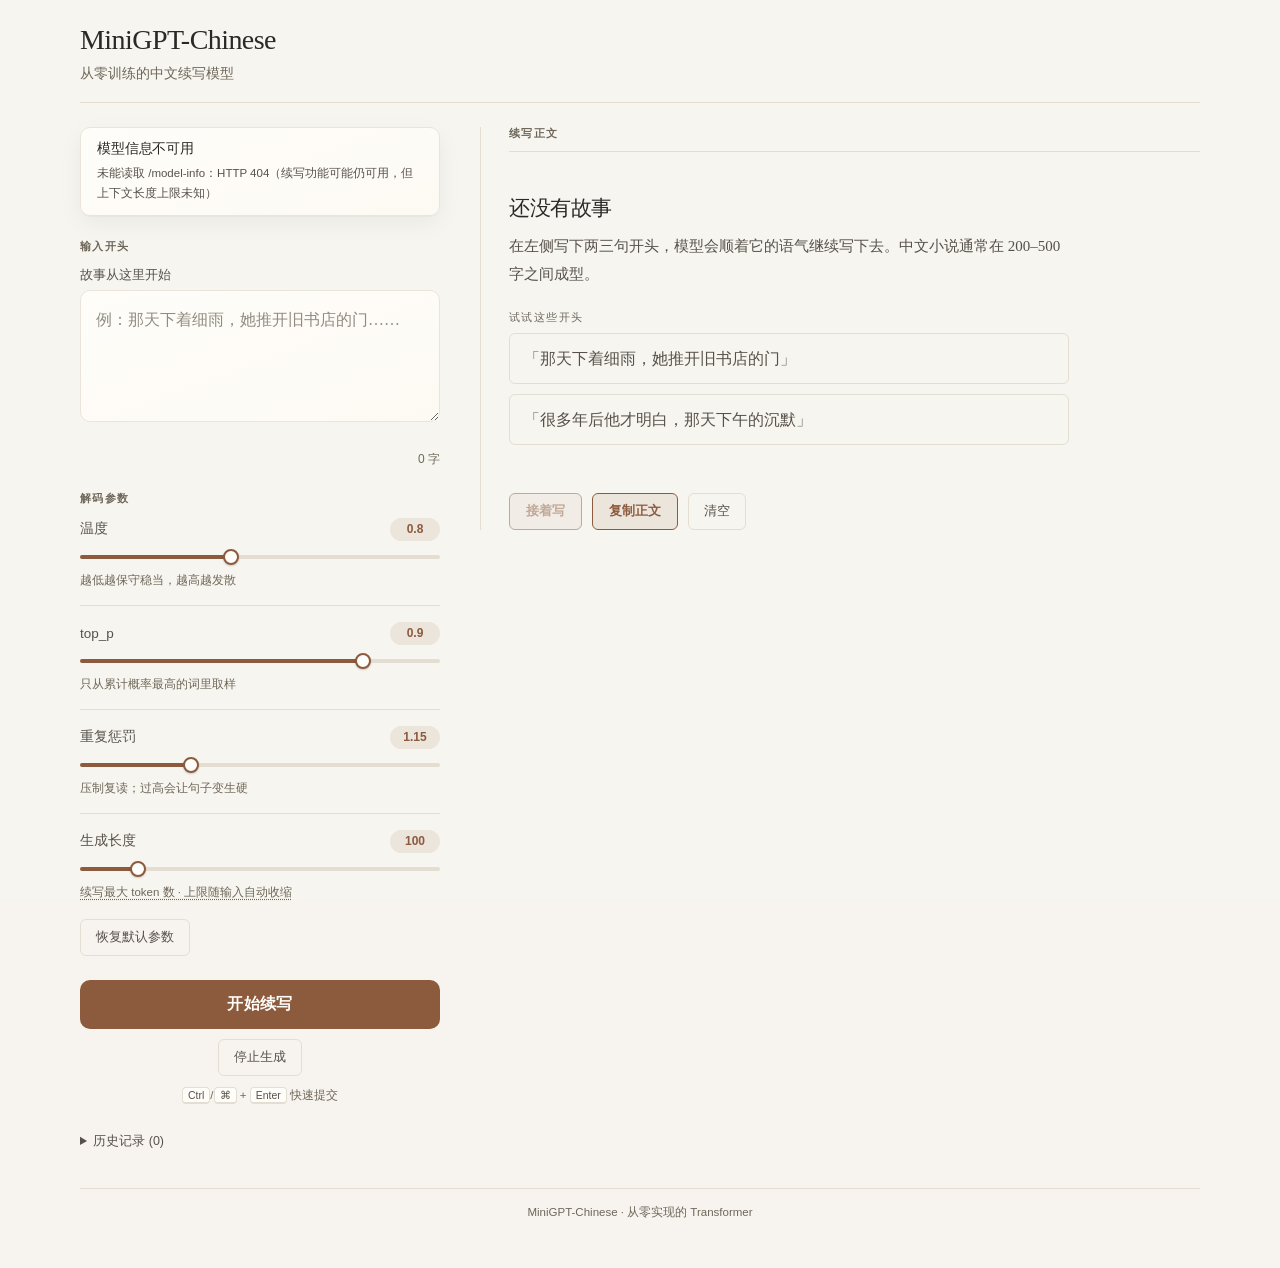
==== commit 6ec84138: "feat(app): 流式输出（SSE）——逐字出现 + 「停止生成」真的停算 像豆包那样：文字一个 token 一个 token 地出现，不用等整段算完。 首字延迟从 1688ms 降到 23~28" ====
--- a/app/templates/index.html
+++ b/app/templates/index.html
@@ -641,12 +641,19 @@
 
             <section>
                 <button class="btn-primary" id="genBtn" type="button">开始续写</button>
-                <!-- 「停止等待」：只在请求进行中可见（空闲时 hidden）。
+                <!-- 「停止生成」：只在请求进行中可见（空闲时 hidden）。
                      沿用 .btn-ghost 档位（与「清空」同级），不抢主按钮视线。
-                     ⚠️ 文案刻意是「停止等待」而不是「停止生成」：AbortController 只能
-                     中止**前端等待**，后端那个请求照旧在算（见 abortGenerate() 的注释）。 -->
+                     ★ 文案是「停止生成」而不是「停止等待」（2026-09-21 流式改造后改的）：
+                     流式用 SSE + 同步生成器，客户端一断开，starlette 就不再 next()
+                     那个生成器 → 剩余步数**根本不会执行**。
+                     判据是 **CPU**（这是实测过的，别再引用"日志显示算了几步"）：
+                     中止后 300s 内进程 CPU 增量 0.3%（纯空转噪声），且服务端
+                     `已算` 恰好等于客户端已消费的 token 数 —— 一步都没多算。
+                     ⚠️ 不要拿那条 `[stream] 提前结束` 日志当证据：starlette 只是不再
+                     拉取，并不保证马上 close() 生成器（实测收尾日志 2.8s~266s 才打，
+                     静默时甚至 300s 都不打）。详见 abortGenerate()。 -->
                 <div class="row" id="abortRow" style="margin-top:10px; justify-content:center" hidden>
-                    <button class="btn-ghost" id="abortBtn" type="button">停止等待</button>
+                    <button class="btn-ghost" id="abortBtn" type="button">停止生成</button>
                 </div>
                 <div class="row" style="margin-top:12px; justify-content:center">
                     <span class="kbd-hint"><kbd>Ctrl</kbd>/<kbd>⌘</kbd> + <kbd>Enter</kbd> 快速提交</span>
@@ -1063,29 +1070,43 @@
         }
 
         // ---------------------------------------------------------------
-        // 生成
-        // ---------------------------------------------------------------
-        // ★★★「停止等待」的语义边界（别再误解，也别让后人误解）★★★
-        //   AbortController 只能中止**前端这一侧的等待**：fetch 的 promise 立刻
-        //   以 AbortError reject，骨架行随之消失，用户拿回界面控制权。
-        //
-        //   后端**不会**停。app/server.py 的 /generate 是同步 def，FastAPI 在线程池
-        //   里跑它；客户端断开并不会打断那段 Python —— 这次推理仍会一路算完
-        //   （150M / CPU 上 max_tokens=512 约 22s），只是结果没人接收。
-        //
-        //   所以：按钮文案是「停止等待」而不是「停止生成」，toast 也如实说明
-        //   "服务端可能仍在完成本次请求"。本次改动刻意**不加后端取消机制**
-        //   （同步 def 没有协作式取消点，塞不进 signal），也不做流式。
-        // ---------------------------------------------------------------
+        // 生成（流式 SSE）
+        // ---------------------------------------------------------------
+        // ★★★ 中止语义（2026-09-21 流式改造后**已变**，别再按旧注释理解）★★★
+        //   现在走 POST /generate/stream（SSE）+ 同步生成器：
+        //     · 服务端每算出一个 token 就 yield 一帧；
+        //     · 客户端 abort() → TCP 断开 → starlette 不再 next() 生成器
+        //       → 剩余步数**根本不会执行**。
+        //   所以按钮叫「停止生成」：它真的停掉了生成，不是只停前端等待。
+        //   ✅ 判据（实测）：中止后 300s 内进程 CPU 增量 **0.3%**（纯空转噪声），
+        //      且服务端 `已算` 恰好等于客户端已消费的 token 数 —— 一步都没多算。
+        //   ⚠️ 反例警告：**不要**用那条 `[stream] 提前结束` 日志来证明"停了"。
+        //      starlette 只是不再拉取，并不保证马上 close() 生成器 —— 实测该日志
+        //      2.8s~266s 才打，静默时 300s 都不打。日志是观测手段，不是判据。
+        //   ⚠️ 也别信"断流后还会多算几十步"的说法：那是 Python 客户端没真正关掉
+        //      socket（Session 未 close / 等 GC）导致的假象 —— 连接还活着，服务端
+        //      当然继续算。浏览器 AbortController 会立刻断开。
+        //   ⚠️ 但要说准一句：已生成的部分**是有效结果**，不是"没算完的垃圾" ——
+        //      模型每步产出的就是那一步的最终答案，后续步骤不会回头改写它。
+        //      所以中止后**保留已渲染的半截文字**并正常收尾（进历史、可接着写）。
+        //   ⚠️ 若浏览器不支持流式（老 Safari 无 ReadableStream）→ 自动退回旧的
+        //      /generate 一次性请求，那条路径的中止**仍然只是"停止等待"**，
+        //      此时沿用旧的回退快照逻辑（见 catch 分支）。
         const canAbort = (typeof window.AbortController === 'function');
-        let inflight = null;     // 当前请求的 AbortController（仅前端等待可中止）
+        const canStream = canAbort && typeof window.ReadableStream === 'function'
+            && typeof window.TextDecoder === 'function'
+            && typeof window.fetch === 'function';
+        let inflight = null;     // 当前请求的 AbortController
         let genLocked = false;   // 是否已有请求进行中（防重入）
-        let lastResult = null;   // 上一次成功渲染的结果，中止后用来"可恢复"地回退
+        let lastResult = null;   // 上一次成功渲染的结果（「接着写」的起点）
         let lastMetaText = '';
         let lastMetaTitle = '';
-
-        // 中止后回到**可用状态**：有上次结果就原样恢复（正文 + 细栏），
-        // 没有就回空态。任何一种都不能卡在骨架行。
+        // 流式专属：正文是否已经进入"累积 + 节流"渲染模式
+        let streamMode = false;
+
+        // 中止后回到**可用状态**（只用于不支持流式的回退路径：/generate 是一次性
+        // 请求，中止时手上没有任何增量文本，只能恢复上一次结果）。
+        // 没有上次结果 → 回空态。任何一种都不能卡在骨架行。
         function restoreAfterAbort() {
             if (lastResult !== null) {
                 showResult(lastResult);
@@ -1102,7 +1123,7 @@
             updateContinueBtn();   // 有上次结果 → 「接着写」可用；没有 → 保持禁用
         }
 
-        // 停止等待（= 只中止前端 fetch，见上方语义说明）
+        // 停止生成（abort 的真实语义见上方说明）
         function abortGenerate() {
             if (!inflight) return;   // 空闲/已结束时点它 = 无操作，别抛异常
             inflight.abort();
@@ -1126,9 +1147,209 @@
             el.readBody.scrollIntoView({ block: 'start', behavior: 'smooth' });
         }
 
+        // ---------------------------------------------------------------
+        // 流式渲染：累积全文 + 节流重绘 + done 之后才写状态
+        // ---------------------------------------------------------------
+        // 为什么要节流：toParagraphs()/fillArticle() 是**幂等的全文重渲染**（正确性
+        // 没问题，最终 DOM 与一次性 /generate 逐字一致），但它每帧都清空并重建全部
+        // <p>。一个 token 一帧（~26ms）意味着每秒重排近 40 次，会破坏用户选区、
+        // 让长文闪烁。所以把"重绘"与"到达"解耦：文本立刻累积，重绘按
+        // STREAM_RENDER_MS 节流（最后一定补一次，保证收尾完整）。
+        // ⚠️ 不用 requestAnimationFrame：后台标签页里 rAF 不触发，切回来才补 ——
+        //    用户看到的是"卡住"，而 setTimeout 仍会跑（只是被浏览器降频，可接受）。
+        const STREAM_RENDER_MS = 80;
+        let streamThrottleTimer = null;
+        let streamLastRenderAt = 0;
+        let streamAccum = '';
+        let streamBuffer = '';           // SSE 分帧缓冲（跨 chunk 的半帧留在这里）
+        let streamElapsedMs = null;      // done 帧带来的服务端实测耗时
+        let streamNewTokens = null;      // done 帧带来的新生成 token 数
+        let streamPrompt = '';           // 本次请求的开头（细栏算"新增字数"要用）
+        let streamStartedAt = 0;         // 发请求时刻（#debug 里算首字延迟）
+        let streamFirstFrameAt = null;   // 第一帧到达时刻（首字延迟的另一半）
+        let streamFrameCount = 0;
+
+        function streamCancelThrottle() {
+            if (streamThrottleTimer !== null) {
+                clearTimeout(streamThrottleTimer);
+                streamThrottleTimer = null;
+            }
+        }
+        function streamRenderNow() {
+            streamCancelThrottle();
+            streamLastRenderAt = Date.now();
+            showResult(streamAccum);
+        }
+        function streamRenderThrottled() {
+            const wait = STREAM_RENDER_MS - (Date.now() - streamLastRenderAt);
+            if (wait <= 0) { streamRenderNow(); return; }
+            if (streamThrottleTimer !== null) return;   // 已排好一次补绘，不重复排
+            streamThrottleTimer = setTimeout(() => {
+                streamThrottleTimer = null;
+                streamLastRenderAt = Date.now();
+                showResult(streamAccum);
+            }, wait);
+        }
+
+        // 细栏文案（耗时 / 字数 / 参数）。★ 字数口径与原来完全一致：
+        // data.text 是**全文**（prompt + 新生成），服务端首帧就带 prompt。
+        function buildMetaText(fullText, elapsedMs, newTokens, opts) {
+            const o = opts || {};
+            const parts = [];
+            parts.push(typeof elapsedMs === 'number' && elapsedMs >= 0
+                ? '耗时 ' + (elapsedMs / 1000).toFixed(1) + 's' : '耗时未知');
+            const fullLen = fullText.length;
+            const promptStr = (typeof o.prompt === 'string') ? o.prompt : '';
+            // 新生成部分 = 全文去掉开头的 prompt。只用**严格前缀匹配**：
+            // clean_text() 会 html.unescape + 过滤控制字符，prompt 里若含
+            // "&amp;" 这类实体或控制字符，前缀就对不上 —— 此时宁可不显示，
+            // 也不用 indexOf / 去空白之类的猜测去"瞎算"一个错的字数（降级见 else）。
+            const prefixOk = promptStr.length > 0 && fullText.startsWith(promptStr);
+            const newLen = prefixOk ? fullLen - promptStr.length : null;
+            if (newLen !== null) {
+                // 新增字数与生成 token 数放一起，方便对照（两者口径不同，故意都保留）
+                let add = '新增 ' + newLen + ' 字';
+                if (typeof newTokens === 'number') add += '（' + newTokens + ' token）';
+                parts.push(add);
+                parts.push('全文 ' + fullLen + ' 字');
+            } else {
+                // 降级：切不出可靠的新增部分 → 只报全文，并写明它包含输入开头。
+                // 这一句不能省：否则用户又会把全文当成新增字数（正是原来的 bug）。
+                parts.push('全文 ' + fullLen + ' 字（含输入开头，新增字数无法判定）');
+                if (typeof newTokens === 'number') parts.push('新增 ' + newTokens + ' token');
+            }
+            // 中止时如实标注"这次没写完"——否则用户会以为模型只写了这么点
+            if (o.interrupted) parts.push('已中断，下文未生成');
+            parts.push('t' + o.temp + ' · p' + o.top_p + ' · r' + o.rep
+                       + ' · 最多 ' + o.maxTokens + ' token');
+            return parts.join(' · ');
+        }
+        const META_TITLE = 't=温度 · p=top_p · r=重复惩罚 · 「最多 N token」= 本次请求的生成长度上限\n'
+            + '字数按字符计（不是 token）：新增 = 本次新生成的文字，全文 = 新增 + 你输入的开头';
+
+        // ★ 收尾：**只有流正常结束 / 用户主动中止**才调用（出错不调用）。
+        //   集中在一处是为了守住原来的三条不变量：
+        //     · 半截结果**不进历史**（出错路径到不了这里）；
+        //     · meta / lastResult / pushHistory / updateContinueBtn 永远成套更新
+        //       （不会出现"细栏显示了耗时但「接着写」还锁着"这种中间态）。
+        //   用户主动中止是唯一的例外：那次结果**进历史** —— 见 abortGenerate 的说明，
+        //   已生成的部分是有效文本，用户点停止往往正是想留下它。
+        function finalizeStream(interrupted) {
+            streamCancelThrottle();
+            const fullText = streamAccum;
+            const params = {
+                temperature: parseFloat(el.temp.value),
+                top_p: parseFloat(el.topp.value),
+                repetition_penalty: parseFloat(el.rep.value),
+                max_tokens: parseInt(el.maxTokens.value, 10),
+            };
+            const meta = buildMetaText(fullText, streamElapsedMs, streamNewTokens, {
+                prompt: streamPrompt,
+                interrupted: !!interrupted,
+                temp: params.temperature, top_p: params.top_p,
+                rep: params.repetition_penalty, maxTokens: params.max_tokens,
+            });
+            el.meta.textContent = meta;
+            el.meta.title = META_TITLE;
+            lastResult = fullText;
+            lastMetaText = meta;
+            lastMetaTitle = el.meta.title;
+            el.actions.hidden = false;
+            pushHistory(streamPrompt, fullText, params);
+            updateContinueBtn();
+            // #debug 探针：加这个 hash 打开后，控制台能看到"首字延迟 / 帧数 / 总耗时"，
+            // 不用开 devtools 网络面板就能确认"文字真的是一帧一帧来的"。
+            // 平时（无 #debug）零开销、不打印任何东西。
+            if (location.hash === '#debug' && window.console) {
+                console.log('[stream] 首字延迟 %dms · 帧数 %d · 全文 %d 字 · 服务端耗时 %sms · 中断=%s',
+                            streamFirstFrameAt === null ? -1 : (streamFirstFrameAt - streamStartedAt),
+                            streamFrameCount, fullText.length, streamElapsedMs, !!interrupted);
+            }
+        }
+
+        // 打开流式渲染：调用点**必须**是成功 2xx 之后（否则半截的骨架会被当成结果）
+        function streamBegin(prompt) {
+            streamMode = true;
+            streamStartedAt = Date.now();
+            streamAccum = '';
+            streamPrompt = prompt;
+            streamElapsedMs = null;
+            streamNewTokens = null;
+            streamFrameCount = 0;
+            streamFirstFrameAt = null;
+            streamLastRenderAt = 0;
+            streamCancelThrottle();
+        }
+
+        // 逐帧解析。返回 true = 收到 done 帧（流正常走完）
+        function streamFeedText(text) {
+            streamBuffer += text;
+            let done = false;
+            let idx;
+            while ((idx = streamBuffer.indexOf('\n\n')) >= 0) {
+                const block = streamBuffer.slice(0, idx);
+                streamBuffer = streamBuffer.slice(idx + 2);
+                if (streamHandleFrame(block)) done = true;
+            }
+            return done;
+        }
+
+        // 一帧 SSE = 若干 `event:`/`data:` 行 + 一个空行（已在 streamFeedText 剥掉）
+        function streamHandleFrame(block) {
+            let event = '';
+            const dataLines = [];
+            for (const line of block.split('\n')) {
+                if (line.startsWith('event:')) event = line.slice(6).trim();
+                else if (line.startsWith('data:')) dataLines.push(line.slice(5).replace(/^ /, ''));
+                // 其余行（注释/未知字段）按 SSE 规范忽略
+            }
+            if (!dataLines.length) return false;
+            let payload = null;
+            try { payload = JSON.parse(dataLines.join('\n')); } catch (e) { payload = null; }
+            if (!payload) return false;
+
+            if (event === 'error') {
+                throw new Error(typeof payload.message === 'string' && payload.message
+                    ? payload.message : '服务端流式生成出错');
+            }
+            if (event === 'done') {
+                if (typeof payload.elapsed_ms === 'number') streamElapsedMs = payload.elapsed_ms;
+                if (typeof payload.new_tokens === 'number') streamNewTokens = payload.new_tokens;
+                return true;
+            }
+            if (typeof payload.delta === 'string' && payload.delta) {
+                if (streamFrameCount === 0) streamFirstFrameAt = Date.now();
+                streamFrameCount += 1;
+                streamAccum += payload.delta;
+                streamRenderThrottled();
+            }
+            return false;
+        }
+
+        // 读一条流式响应，返回 done 帧是否到达
+        async function consumeStream(response) {
+            streamBuffer = '';
+            const reader = response.body.getReader();
+            // stream:true 让 TextDecoder 自己缓冲"跨 chunk 被切开的半个多字节字符"
+            // —— 与服务端的增量解码是同一个问题的两层（网络层 / token 层）
+            const decoder = new TextDecoder('utf-8');
+            let done = false;
+            for (;;) {
+                const r = await reader.read();
+                if (r.done) break;
+                if (r.value && r.value.length) {
+                    done = streamFeedText(decoder.decode(r.value, { stream: true })) || done;
+                }
+            }
+            // 收尾：把解码器里可能残留的半个字符吐出来（流正常结束时不会有残字，
+            // 但帧缓冲里可能还剩一个没被 \n\n 收尾的块 —— 一并处理，不丢内容）
+            streamFeedText(decoder.decode());
+            return done;
+        }
+
         async function generate() {
             // 防重入（二道保险）：按钮已被 disabled，这里再挡一次快捷键 / 程序化调用。
-            // 中止后 genLocked 会在 finally 里复位，所以「停止等待」完可以立刻重新生成。
+            // 中止后 genLocked 会在 finally 里复位，所以「停止生成」完可以立刻重新生成。
             if (genLocked) return;
 
             const prompt = el.prompt.value.trim();
@@ -1147,7 +1368,9 @@
             inflight = controller;
             const myRequest = controller;
 
-            // 快照"上次已渲染的结果"：中止时用它做可恢复回退（正文 + 细栏 + 动作条）。
+            // 快照"上次已渲染的结果"：**只给回退路径**用（不支持流式的浏览器走
+            // /generate 一次性请求，中止时手上没有增量文本，只能恢复上一次结果）。
+            // 流式路径不靠它 —— 流式中止保留的是本次已生成的半截文字。
             // 先快照再 showSkeleton() —— showSkeleton() 会清空 el.article。
             if (!el.article.hidden) {
                 lastResult = el.article.textContent;
@@ -1161,7 +1384,7 @@
             el.genBtn.textContent = '正在续写…';
             el.resetBtn.disabled = true;
             updateContinueBtn();   // 「接着写」同样锁住（结果条此刻也会被隐藏，双保险）
-            // 「停止等待」只在请求进行中出现（不支持 AbortController 的浏览器 → 永不显示）
+            // 「停止生成」只在请求进行中出现（不支持 AbortController 的浏览器 → 永不显示）
             el.abortBtn.disabled = false;
             setHidden(el.abortRow, !canAbort);
             el.meta.textContent = '';
@@ -1169,11 +1392,15 @@
             showSkeleton();
             scrollToReading();   // 不阻塞用户滚动：只是文本，没有遮罩
 
+            streamMode = false;
             try {
-                const response = await fetch('/generate', {
+                // ★ 流式优先：POST /generate/stream（SSE，逐 token 到达）。
+                //   不支持流式的浏览器退回旧的 /generate（字段/行为一字未改）。
+                const useStream = canStream;
+                const response = await fetch(useStream ? '/generate/stream' : '/generate', {
                     method: 'POST',
                     headers: { 'Content-Type': 'application/json' },
-                    // signal 必须传进去，否则 abort() 无法中断这次等待
+                    // signal 必须传进去，否则 abort() 无法中断这次等待/这条流
                     signal: myRequest ? myRequest.signal : undefined,
                     body: JSON.stringify({
                         prompt: prompt,
@@ -1184,14 +1411,14 @@
                     }),
                 });
 
-                // ★ 原来这里直接 response.json()，从不检查 response.ok →
-                //   后端真实错误（422 / 500 detail）永远看不到，只会显示写死的
-                //   "生成失败，请重试"。现在先把原始文本读出来，再判断状态码。
-                const raw = await response.text();
-                let data = null;
-                try { data = JSON.parse(raw); } catch (e) { /* 非 JSON（如 500 纯文本） */ }
-
+                // ★ 先判 response.ok：FastAPI 的 422/500 都是 JSON 体（非 2xx），
+                //   必须走旧的 response.text() + JSON.parse + extractDetail() 路径。
+                //   ⚠️ 2xx 才进流 —— 否则会把错误 JSON 当正文渲染出来。
                 if (!response.ok) {
+                    // 错误体很小，一次性读没问题（流式响应出错时这里也不会被调用）
+                    const raw = await response.text();
+                    let data = null;
+                    try { data = JSON.parse(raw); } catch (e) { /* 非 JSON（如 500 纯文本） */ }
                     const detail = data ? extractDetail(data, response.status) : (raw || '未知错误');
                     showError('生成失败（HTTP ' + response.status + '）：' + detail,
                               '请求没有成功，模型状态未被修改。可以检查后端进程是否还在运行，'
@@ -1200,60 +1427,56 @@
                     return;
                 }
 
+                if (useStream) {
+                    streamBegin(prompt);
+                    const gotDone = await consumeStream(response);
+                    if (!gotDone) {
+                        // 流结束但没有 done 帧 = 连接被中途掐断（服务端崩/代理超时）。
+                        // 不装作成功，但也不丢掉已经收到的正文 —— 如实标注。
+                        streamRenderNow();
+                        if (!streamAccum) {
+                            showError('流式中断：没有收到任何内容',
+                                      '连接在收到第一段文字之前就结束了。请确认后端仍在运行后重试。');
+                            toast('流式中断', 'err');
+                            return;
+                        }
+                        finalizeStream(true);
+                        toast('流已中断，以上为中途中止前已生成的内容', 'err');
+                        return;
+                    }
+                    // 收尾补绘一次：节流可能还压着最后一帧没画
+                    streamRenderNow();
+                    finalizeStream(false);
+                    scrollToReading();
+                    return;
+                }
+
+                // ---------------- 回退路径：旧的 /generate ----------------
+                const raw = await response.text();
+                let data = null;
+                try { data = JSON.parse(raw); } catch (e) { /* 非 JSON */ }
+                if (!data || typeof data.text !== 'string') {
+                    showError('生成失败：服务端返回的不是预期的 JSON',
+                              '请检查后端版本是否与前端一致（异常时 /generate 会返回错误详情）。');
+                    toast('生成失败，详情见阅读区', 'err');
+                    return;
+                }
+
                 showResult(data.text);
                 lastResult = data.text;   // 供"中止回退"用：记录刚渲染成功的结果
-                const parts = [];
-                // 耗时用服务端实测值（前端 Date.now 含网络往返/排队，仅供参考）
-                parts.push(typeof data.elapsed_ms === 'number'
-                    ? '耗时 ' + (data.elapsed_ms / 1000).toFixed(1) + 's' : '耗时未知');
-
-                // -----------------------------------------------------------
-                // ★ 字数口径（修正"细栏撒谎"）：data.text 是**全文** = prompt + 新生成。
-                //   服务端 /generate 里 result = clean_text(decode(ctx_ids))，
-                //   而 ctx_ids 含用户输入的 prompt 前缀，所以 text 从头就是 prompt。
-                //   ⚠️ 单位是**字符**数（String.length，UTF-16 码元），**不是 token 数**：
-                //      中文大致 1 字 ≈ 1 token，但两者从来不是一回事（英文/标点差得远），
-                //      所以 token 数一律取服务端实测的 new_tokens，绝不拿字数冒充 token。
-                //   历史问题：这里只写 "N 字" 却填的是全文长度，用户拿 txt 一量
-                //   （txt 里只有新生成的部分）就以为页面在撒谎 → 两个数其实都没算错，
-                //   错在标签含糊。现在把「新增」和「全文」分开写清楚。
-                // -----------------------------------------------------------
-                const fullLen = data.text.length;              // 全文（含输入开头）字符数
-                const promptStr = (typeof data.prompt === 'string') ? data.prompt : '';
-                // 新生成部分 = text 去掉开头的 prompt。只用**严格前缀匹配**：
-                // clean_text() 会 html.unescape + 过滤控制字符，prompt 里若含
-                // "&amp;" 这类实体或控制字符，前缀就对不上 —— 此时宁可不显示，
-                // 也不用 indexOf / 去空白之类的猜测去"瞎算"一个错的字数（降级见 else）。
-                const prefixOk = promptStr.length > 0 && data.text.startsWith(promptStr);
-                const newLen = prefixOk ? fullLen - promptStr.length : null;
-
-                if (newLen !== null) {
-                    // 新增字数与生成 token 数放一起，方便对照（两者口径不同，故意都保留）
-                    let add = '新增 ' + newLen + ' 字';
-                    if (typeof data.new_tokens === 'number') add += '（' + data.new_tokens + ' token）';
-                    parts.push(add);
-                    parts.push('全文 ' + fullLen + ' 字');
-                } else {
-                    // 降级：切不出可靠的新增部分 → 只报全文，并写明它包含输入开头。
-                    // 这一句不能省：否则用户又会把全文当成新增字数（正是原来的 bug）。
-                    parts.push('全文 ' + fullLen + ' 字（含输入开头，新增字数无法判定）');
-                    if (typeof data.new_tokens === 'number') parts.push('新增 ' + data.new_tokens + ' token');
-                }
-
-                // 参数：t/p/r 与左侧滑条一一对应；n 原来只写 "n490"，
-                // 既看不出是 max_tokens 也看不出单位 → 改成带单位、不致误解的写法。
-                parts.push('t' + temp + ' · p' + top_p + ' · r' + rep + ' · 最多 ' + maxTokens + ' token');
-                el.meta.textContent = parts.join(' · ');
-                lastMetaText = el.meta.textContent;   // 与 lastResult 成套保存，供中止回退
+                const meta = buildMetaText(data.text, data.elapsed_ms, data.new_tokens, {
+                    prompt: (typeof data.prompt === 'string') ? data.prompt : '',
+                    interrupted: false,
+                    temp: temp, top_p: top_p, rep: rep, maxTokens: maxTokens,
+                });
+                el.meta.textContent = meta;
+                lastMetaText = meta;      // 与 lastResult 成套保存，供中止回退
                 // 悬停解释缩写与字数口径（只设 title 属性，不碰任何视觉样式）
-                el.meta.title = 't=温度 · p=top_p · r=重复惩罚 · 「最多 N token」= 本次请求的生成长度上限\n'
-                    + '字数按字符计（不是 token）：新增 = 本次新生成的文字，全文 = 新增 + 你输入的开头';
+                el.meta.title = META_TITLE;
                 lastMetaTitle = el.meta.title;
                 el.actions.hidden = false;
 
                 // 历史记录：只有"完整成功"的这一次生成才入库。
-                // ⚠️ 中止（AbortError）与各 4xx/5xx 都在上面 return / 走了别的分支，
-                //    永远到不了这一行 → 半截/失败的结果不会污染历史。
                 pushHistory(prompt, data.text, {
                     temperature: temp, top_p: top_p,
                     repetition_penalty: rep, max_tokens: maxTokens,
@@ -1264,19 +1487,41 @@
                 scrollToReading();
             } catch (e) {
                 // ★ 中止必须与真正的网络失败分开处理：
-                //   AbortError 是**用户主动操作**（点了「停止等待」），不是故障，
-                //   所以绝不显示"请求失败/网络错误"，也不写错误态，
-                //   只把阅读区恢复到可用状态 + 一句如实说明。
+                //   AbortError 是**用户主动操作**（点了「停止生成」），不是故障。
                 if (e && e.name === 'AbortError') {
-                    restoreAfterAbort();
-                    // 提到「服务端可能仍在完成」：只中止了前端等待，后端那次推理照旧在算
-                    toast('已停止等待（服务端可能仍在完成本次请求）');
+                    if (streamMode) {
+                        // 流式：**保留已生成的部分**并正常收尾。
+                        //   用户点停止是想留下已写的内容，不是想让它消失。
+                        //   若一帧都还没到（prefill 阶段就停），下面不会有内容可留，
+                        //   退回骨架 → 空态/上一次结果，别留一个空白阅读区。
+                        streamRenderNow();
+                        if (streamAccum) {
+                            finalizeStream(true);
+                            toast('已停止生成（已保留写出的部分，可接着写）');
+                        } else {
+                            restoreAfterAbort();
+                            toast('已停止生成（还没开始输出文字）');
+                        }
+                    } else {
+                        // 回退路径（/generate）：中止只是停止前端等待，服务端那次推理
+                        // 照旧算完，所以手上什么都没有 → 恢复上一次结果。
+                        restoreAfterAbort();
+                        toast('已停止等待（服务端可能仍在完成本次请求）');
+                    }
                 } else {
-                    // 只有真正的网络层失败才到这里（后端 4xx/5xx 已在上面处理）
-                    showError('请求失败：' + (e && e.message ? e.message : '无法连接服务端'),
-                              '请确认后端进程还在运行（python app/server.py），然后重试。');
-                    el.meta.textContent = '';
-                    toast('网络错误', 'err');
+                    // 只有真正的网络层失败 / 流中途出错才到这里（4xx/5xx 已在上面处理）。
+                    // ⚠️ 流式下若已经渲染了正文 → 不覆盖成错误态（那些文字是真的），
+                    //    改走"保留 + 标注中断"。
+                    if (streamMode && streamAccum) {
+                        streamRenderNow();
+                        finalizeStream(true);
+                        toast('生成中断：' + (e && e.message ? e.message : '流读取失败'), 'err');
+                    } else {
+                        showError('请求失败：' + (e && e.message ? e.message : '无法连接服务端'),
+                                  '请确认后端进程还在运行（python app/server.py），然后重试。');
+                        el.meta.textContent = '';
+                        toast('网络错误', 'err');
+                    }
                 }
             } finally {
                 // 状态复位（中止 / 成功 / 失败都要走这里 → 按钮总会恢复可用）。
@@ -1305,7 +1550,8 @@
         //       上一轮的全文，于是可以一段接一段地滚下去。
         //
         // ★★★ 这条链子**依赖**后端的一个"截断"行为，改之前务必读懂 ★★★
-        //   model/generation.py:33   prompt_ids = list(prompt_ids[-gpt.block_size:])
+        //   model/generation.py 的 stream_ids() / generate_ids() 里
+        //   `prompt_ids = list(prompt_ids[-block:])`
         //   —— 超过 block_size（本机 512）的 prompt 会被**静默砍掉头部、只留尾部**。
         //   连续续写两三轮后 prompt 必然远超 512，于是每次真正进模型的只有最近 512 个
         //   token。这**正好是我们要的**：接着往下写靠的是上下文的尾部（语气的惯性、
@@ -1430,9 +1676,11 @@
             showEmpty();
             el.meta.textContent = '';
             el.actions.hidden = true;
-            // ★ 清空 = 用户明确丢弃这份结果 → 连"中止回退"用的快照一起清掉。
-            //   否则清空后再发一次请求、中途点「停止等待」，restoreAfterAbort() 会把
-            //   刚被清掉的旧正文又"复活"出来（历史遗留行为，顺手修掉）。
+            // ★ 清空 = 用户明确丢弃这份结果 → 把"接着写"的起点一起清掉，
+            //   也把回退路径（不支持流式的浏览器）要用的快照清掉。
+            //   否则清空后再发一次请求、中途点「停止生成」：流式路径会保留半截正文、
+            //   回退路径的 restoreAfterAbort() 会把刚被清掉的旧正文"复活"出来。
+            //   （历史遗留行为，顺手修掉。）
             // ★ 清空**只影响阅读区**：历史记录是独立的一份，照旧保留（见报告里的取舍）。
             lastResult = null;
             lastMetaText = '';
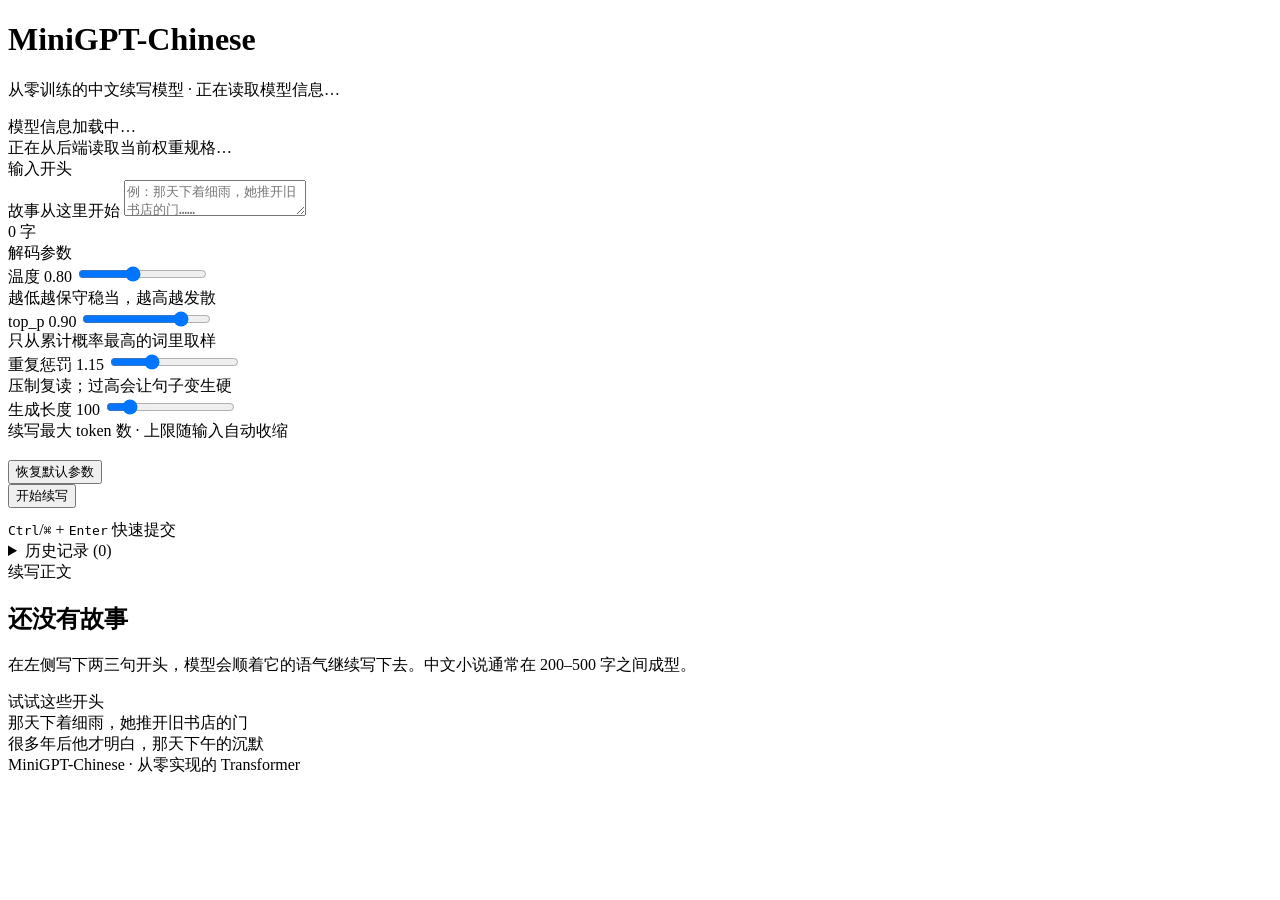
==== commit 30fddf9a: "refactor(app): 前端拆分为 HTML / CSS / JS 三个文件，解除单文件耦合 index.html 原本 1,952 行、CSS+JS 内联，改一处要在 1,952 行里找。现拆" ====
--- a/app/templates/index.html
+++ b/app/templates/index.html
@@ -5,571 +5,8 @@
     <meta name="viewport" content="width=device-width, initial-scale=1.0">
     <title>MiniGPT-Chinese · 中文续写</title>
     <meta name="color-scheme" content="light dark">
-    <style>
-        /* ============================================================
-           设计语言：文学阅读风（衬线 / 米色书页 / 赭墨单强调色）
-           零依赖：无框架、无 CDN、无 webfont、无外部图片。
-           所有质感用原生 CSS + 一行 SVG 噪点 data-URI 实现。
-           ============================================================ */
-        :root {
-            /* ---- 配色：暖中性 + 单一赭墨强调（粉紫色系已彻底移除） ---- */
-            --paper:        #f7f4ef;   /* 页面底：暖米 */
-            --sheet:        #fffdf9;   /* 阅读面：纸 */
-            --sheet-2:      #fdfaf4;   /* 纸的次层 / 渐变末 */
-            --sheet-edge:   #eae4da;   /* 纸的 1px 边 */
-            --ink:          #2b2825;   /* 正文（非纯黑） */
-            --ink-2:        #57514a;   /* 次要文字 */
-            --ink-3:         #6e6759;   /* 弱化文字。定稿 #736c62，这里压深一档：
-                                            加了纸面颗粒后 #736c62 在颗粒深处会掉到 4.2:1，
-                                            压到 #6e6759 后实测 4.58:1（颗粒 p99 处）仍达 AA */
-            --accent:       #8c5a3c;   /* 赭墨：唯一强调色 */
-            --accent-soft:  rgba(140, 90, 60, .10);
-            --accent-2:     #5f7a5a;   /* 松绿：仅成功态 */
-            --rule:         #e3ddd2;   /* 细线 */
-            --warn:         #9a6b1f;   /* 回退提示 / 错误态 */
-            --warn-soft:    rgba(154, 107, 31, .09);
-            --danger:       #9c3b2e;   /* 空输入红边（偏砖红，不刺眼） */
-
-            /* ---- 实底控件上的文字色。
-                   亮色下用纸白；暗色下赭墨/松绿都变亮了，纸白会掉到 3:1 以下，
-                   所以在暗色块里换成深墨（见下方 @media）。---- */
-            --on-accent:    #fffdf9;   /* 对 --accent 5.7:1 */
-            --on-warn:      #fffdf9;   /* 对 --danger 6.7:1 */
-            --on-ok:        #fffdf9;   /* 对 --accent-2 4.7:1 */
-
-            /* ---- 排版 ---- */
-            --font-ui:    -apple-system, "Segoe UI", "Microsoft YaHei", "PingFang SC", sans-serif;
-            --font-serif: Georgia, Cambria, "Times New Roman", "Songti SC", "SimSun", serif;
-
-            /* ---- 尺度 ---- */
-            --sp-1: 4px;  --sp-2: 8px;  --sp-3: 12px;
-            --sp-4: 16px; --sp-5: 24px; --sp-6: 32px;
-            --r-sm: 6px; --r-md: 10px; --r-lg: 14px;
-            --shadow-soft: 0 1px 2px rgba(0, 0, 0, .04), 0 8px 24px rgba(0, 0, 0, .05);
-            --shadow-toast: 0 8px 24px rgba(0, 0, 0, .16);
-
-            /* ---- 纸面：极淡双渐变 + 极淡噪点 ----
-               ⚠️ 三个坑，都踩过：
-               1) data-URI 里的 '#' 必须写成 %23，否则整条声明被截断；
-               2) feTurbulence 输出的噪声是**全幅**的（实测 alpha 均值 0.29、
-                  峰值 0.53），直接铺在纸色上等于盖了一层灰纱，会把正文对比度
-                  打到 3.7:1、弱化文字打到 1.3:1。所以必须再用很低的 opacity
-                  压淡 → 噪点单独做成 --grain 图层，由 --grain-opacity 控制，
-                  而不是拼进 --sheet-bg 里。
-               3) SVG 里 rect 只取噪声的 alpha 通道（不填色）→ 颗粒是**纯中性**的，
-                  不会把暖米纸拉成灰绿。 */
-            --noise: url("data:image/svg+xml;charset=utf-8,%3Csvg xmlns='http://www.w3.org/2000/svg' width='300' height='300'%3E%3Cfilter id='n' color-interpolation-filters='sRGB'%3E%3CfeTurbulence type='fractalNoise' baseFrequency='0.8' numOctaves='3' stitchTiles='stitch'/%3E%3C/filter%3E%3Crect width='300' height='300' filter='url(%23n)'/%3E%3C/svg%3E");
-            --grain: var(--noise);            /* 单独一层的噪点，供 body::before 使用 */
-            --grain-opacity: .10;             /* 实测：p50 拉动 7/255、p99 13/255 —— 看得见纸感，
-                                                 又不至于把 --ink-3 的对比度压到 AA 以下 */
-            --sheet-bg: linear-gradient(160deg, var(--sheet) 0%, var(--sheet-2) 100%);
-        }
-
-        /* ---- 暗色模式：只覆盖 token（暖黑纸，不是蓝黑） ---- */
-        @media (prefers-color-scheme: dark) {
-            :root {
-                --paper: #171512;  --sheet: #1e1b17;  --sheet-2: #221e19;
-                --sheet-edge: #332e27;  --ink: #ece6dc;  --ink-2: #b9b0a3;
-                --ink-3: #978f82;   /* 同亮色理由：定稿 #8f8779 在暗色颗粒上仅 4.4:1 */
-                --accent: #c98a5e;  --accent-soft: rgba(201, 138, 94, .14);
-                --accent-2: #8fae86;  --rule: #332e27;  --warn: #d9a441;
-                --warn-soft: rgba(217, 164, 65, .12);  --danger: #d98570;
-                /* 暗色下实底变亮 → 压字换成深墨，保住 AA */
-                --on-accent: #1a1512;  --on-warn: #1a1512;  --on-ok: #1a1512;
-                /* 暗色颗粒：同一条纯 alpha 噪声叠在深底上会变成**亮**颗粒，
-                   所以透明度比亮色略高一点点才看得出纸感，同时保住 ink-3 的 AA */
-                --grain-opacity: .12;
-                --shadow-soft: 0 1px 2px rgba(0, 0, 0, .3), 0 8px 24px rgba(0, 0, 0, .38);
-                --shadow-toast: 0 8px 24px rgba(0, 0, 0, .55);
-            }
-        }
-
-        * { margin: 0; padding: 0; box-sizing: border-box; }
-
-        /* page 底色放 html 上：body 自己**不带任何背景**，于是 body::before
-           里 z-index:-1 的纸面层一定落在底色之上 —— 否则会被 body 的
-           不透明背景整个盖掉（第一版就踩了这个坑，颗粒完全看不见）。 */
-        html { background-color: var(--paper); }
-
-        body {
-            font-family: var(--font-ui);
-            min-height: 100vh;
-            color: var(--ink);
-            padding: var(--sp-5) var(--sp-5) 48px;
-            -webkit-font-smoothing: antialiased;
-        }
-        /* 全页纸面：一层里同时给「极淡双渐变」和「极淡噪点」。
-           合成顺序 = 底色 → 颗粒 → 渐变（渐变不透明，压在颗粒上），
-           相当于给纸色蒙了一层颗粒；整层再统一压到很低的 opacity，
-           既得到纸感，又不会把纸面拉暗、拖垮文字对比度。 */
-        body::before {
-            content: '';
-            position: fixed;
-            inset: 0;
-            z-index: -1;
-            pointer-events: none;
-            background-image: var(--sheet-bg), var(--grain), var(--grain);
-            background-repeat: no-repeat, repeat, repeat;
-            background-size: cover, 300px 300px, 300px 300px;
-            background-position: center, 0 0, 149px 151px;   /* 第二层错位半块去打散规则感 */
-            opacity: var(--grain-opacity);
-        }
-        ::selection { background: var(--accent-soft); }
-
-        /* ================= 页头（跨整宽） ================= */
-        .page-head {
-            max-width: 1120px;
-            margin: 0 auto var(--sp-5);
-            padding-bottom: var(--sp-4);
-            border-bottom: 1px solid var(--rule);
-        }
-        h1 {
-            font-family: var(--font-serif);
-            font-size: 28px;
-            font-weight: 400;
-            letter-spacing: -0.02em;
-            color: var(--ink);
-        }
-        .subtitle {
-            margin-top: 6px;
-            font-family: var(--font-serif);
-            font-size: 14px;
-            line-height: 1.7;
-            color: var(--ink-3);
-        }
-
-        /* ================= 两栏骨架 ================= */
-        .layout {
-            max-width: 1120px;
-            margin: 0 auto;
-            display: grid;
-            grid-template-columns: 1fr;
-            gap: 28px;
-            align-items: start;
-        }
-        @media (min-width: 1024px) {
-            .layout { grid-template-columns: 360px minmax(0, 1fr); gap: 40px; }
-            /* 宽屏滚动时参数保持可见 */
-            .controls { position: sticky; top: 24px; }
-        }
-
-        /* ================= 控制区 ================= */
-        .controls { display: flex; flex-direction: column; gap: var(--sp-5); }
-
-        /* 分区小标题：小号 + 字距（不用粗体大字） */
-        .sec-title {
-            font-family: var(--font-ui);
-            font-size: 10.5px;
-            font-weight: 600;
-            letter-spacing: .14em;
-            color: var(--ink-3);
-            margin-bottom: var(--sp-3);
-        }
-
-        .field-label {
-            display: block;
-            font-size: 13px;
-            color: var(--ink-2);
-            margin-bottom: 6px;
-        }
-        textarea {
-            width: 100%;
-            height: 132px;
-            padding: 14px 15px;
-            font-family: var(--font-serif);
-            font-size: 16px;
-            line-height: 1.85;
-            color: var(--ink);
-            /* 自带实底纸面 → 把全页那层颗粒挡在外面；文字落在这块干净纸面上，
-               对比度可以按纯 --sheet 算（见报告里的对比度实测）。 */
-            background-image: var(--sheet-bg);
-            background-repeat: no-repeat;
-            background-size: cover;
-            border: 1px solid var(--sheet-edge);
-            border-radius: var(--r-md);
-            resize: vertical;
-            transition: border-color .2s, box-shadow .2s;
-        }
-        textarea::placeholder { color: var(--ink-3); opacity: .75; }
-        textarea:focus {
-            outline: none;
-            border-color: var(--accent);
-            box-shadow: 0 0 0 3px var(--accent-soft);
-        }
-        /* 空输入校验：内联红边 + 下方提示（替代 alert） */
-        textarea.invalid { border-color: var(--danger); }
-        textarea.invalid:focus { border-color: var(--danger); box-shadow: 0 0 0 3px rgba(156, 59, 46, .14); }
-
-        .field-msg { min-height: 17px; margin-top: 6px; font-size: 12px; line-height: 1.65; color: var(--ink-3); }
-        .field-msg.err { color: var(--danger); }
-        .counter { margin-top: 2px; text-align: right; font-size: 12px; color: var(--ink-3); font-variant-numeric: tabular-nums; }
-        .counter.warn { color: var(--warn); font-weight: 600; }
-
-        /* ---- 滑条 ---- */
-        .slider { display: grid; grid-template-columns: 1fr auto; align-items: center; gap: 4px 10px; }
-        .slider + .slider { margin-top: var(--sp-4); padding-top: var(--sp-4); border-top: 1px solid var(--rule); }
-        .slider-label { font-size: 13.5px; color: var(--ink-2); }
-        /* 墨色小徽章：accent-soft 底 + accent 字（不是裸数字） */
-        .badge {
-            min-width: 50px;
-            padding: 2px 9px;
-            border-radius: 999px;
-            background: var(--accent-soft);
-            color: var(--accent);
-            font-size: 12px;
-            font-weight: 600;
-            line-height: 1.55;
-            text-align: center;
-            font-variant-numeric: tabular-nums;
-        }
-        .slider-hint { grid-column: 1 / -1; font-size: 11.5px; line-height: 1.6; color: var(--ink-3); }
-        /* #maxHint 可点击（一键拉到当前允许的最大生成长度）—— 极克制的可交互暗示：
-           下划虚线 + hover 变强调色，不加背景/边框，避免破坏安静的排版节奏。 */
-        #maxHint { cursor: pointer; text-decoration: underline dotted; text-underline-offset: 3px; }
-        #maxHint:hover { color: var(--accent); }
-        /* 上限被夹紧时的提示（用户的生成长度因输入变长而被下调） */
-        #maxHint.clamp-note { color: var(--warn); text-decoration-thickness: 2px; }
-
-        /* 自绘轨道与 thumb（原生外观整体替换）
-           --pct = 已填充比例，由 JS 在 syncSliders() 里写入；此处给个初始声明 */
-        input[type="range"] {
-            -webkit-appearance: none;
-            appearance: none;
-            grid-column: 1 / -1;
-            width: 100%;
-            height: 20px;
-            margin: 2px 0 0;
-            background: transparent;
-            cursor: pointer;
-            accent-color: var(--accent);   /* 最后兜底 */
-            --pct: 50%;
-        }
-        input[type="range"]::-webkit-slider-runnable-track {
-            height: 4px;
-            border-radius: 999px;
-            background: linear-gradient(var(--accent), var(--accent)) 0 50% / var(--pct, 50%) 4px no-repeat,
-                        var(--rule);
-        }
-        input[type="range"]::-webkit-slider-thumb {
-            -webkit-appearance: none;
-            appearance: none;
-            width: 16px; height: 16px;
-            margin-top: -6px;
-            border-radius: 50%;
-            background: var(--sheet);
-            border: 2px solid var(--accent);
-            box-shadow: 0 1px 2px rgba(0, 0, 0, .18);
-        }
-        input[type="range"]::-moz-range-track {
-            height: 4px; border-radius: 999px; background: var(--rule);
-        }
-        input[type="range"]::-moz-range-progress {
-            height: 4px; border-radius: 999px; background: var(--accent);
-        }
-        input[type="range"]::-moz-range-thumb {
-            width: 14px; height: 14px;
-            border-radius: 50%;
-            background: var(--sheet);
-            border: 2px solid var(--accent);
-        }
-        input[type="range"]:focus-visible { outline: 2px solid var(--accent); outline-offset: 6px; border-radius: 4px; }
-
-        /* ---- 按钮 ---- */
-        button {
-            font-family: var(--font-ui);
-            cursor: pointer;
-            transition: background .18s, border-color .18s, color .18s, transform .08s, opacity .18s;
-        }
-        .btn-primary {
-            width: 100%;
-            padding: 13px 18px;
-            border: 1px solid transparent;
-            border-radius: var(--r-md);
-            background: var(--accent);
-            color: var(--on-accent);
-            font-size: 15.5px;
-            font-weight: 600;
-            letter-spacing: .02em;
-        }
-        /* hover 微暗：用 filter 而不是 color-mix()，老浏览器也认 */
-        .btn-primary:hover:not(:disabled) { filter: brightness(.92); }
-        .btn-primary:active:not(:disabled) { transform: scale(.988); }
-        .btn-primary:disabled { opacity: .55; cursor: not-allowed; }
-        @media (prefers-color-scheme: dark) {
-            /* 暗色下"微暗"会糊掉，改成微亮 */
-            .btn-primary:hover:not(:disabled) { filter: brightness(1.08); }
-        }
-
-        .btn-ghost {
-            padding: 9px 15px;
-            border: 1px solid var(--rule);
-            border-radius: var(--r-sm);
-            background: transparent;
-            color: var(--ink-2);
-            font-size: 12.5px;
-        }
-        .btn-ghost:hover:not(:disabled) { border-color: var(--accent); color: var(--accent); }
-        .btn-ghost:active:not(:disabled) { transform: scale(.98); }
-        .btn-ghost:disabled { opacity: .5; cursor: not-allowed; }
-
-        /* 复制是阅读完之后最常用的动作 → 给一点赭墨分量，但仍小于主按钮 */
-        .btn-soft {
-            padding: 9px 16px;
-            border: 1px solid var(--accent);
-            border-radius: var(--r-sm);
-            background: var(--accent-soft);
-            color: var(--accent);
-            font-size: 12.5px;
-            font-weight: 600;
-        }
-        .btn-soft:hover:not(:disabled) { background: var(--accent); color: var(--on-accent); }
-        .btn-soft:active:not(:disabled) { transform: scale(.98); }
-        .btn-soft:disabled { opacity: .5; cursor: not-allowed; }
-
-        .row { display: flex; align-items: center; gap: 10px; flex-wrap: wrap; }
-        .row .grow { flex: 1; }
-        .kbd-hint { font-size: 11.5px; color: var(--ink-3); }
-        kbd {
-            font-family: var(--font-ui);
-            font-size: 10.5px;
-            padding: 1px 5px;
-            border: 1px solid var(--rule);
-            border-bottom-width: 2px;
-            border-radius: 4px;
-            background: var(--sheet);
-            color: var(--ink-2);
-        }
-
-        /* ---- 模型信息条 ---- */
-        .model-card {
-            padding: var(--sp-3) var(--sp-4);
-            background-image: var(--sheet-bg);
-            background-repeat: no-repeat;
-            background-size: cover;
-            border: 1px solid var(--sheet-edge);
-            border-radius: var(--r-md);
-            box-shadow: var(--shadow-soft);
-        }
-        .mc-head {
-            display: flex; align-items: flex-start; justify-content: space-between;
-            gap: var(--sp-2); flex-wrap: wrap; margin-bottom: 5px;
-        }
-        .mc-name { font-family: var(--font-serif); font-size: 14px; color: var(--ink); letter-spacing: -0.01em; }
-        .mc-device {
-            padding: 1px 9px;
-            border: 1px solid var(--rule);
-            border-radius: 999px;
-            color: var(--ink-3);
-            font-size: 10.5px;
-            letter-spacing: .05em;
-            text-transform: uppercase;
-        }
-        .mc-arch { font-size: 11.5px; line-height: 1.75; color: var(--ink-2); }
-        .fallback-note {
-            margin-top: 10px;
-            padding: 9px 11px;
-            border: 1px solid var(--warn);
-            border-radius: var(--r-sm);
-            background: var(--warn-soft);
-            color: var(--warn);
-            font-size: 11.5px;
-            line-height: 1.7;
-        }
-
-        /* ================= 历史记录（控制区最底部 · 默认收起） ================= */
-        /* 折叠交给原生 <details>/<summary>：零 JS、零依赖、键盘可达。
-           收起时只占一行（summary），展开才占地方 —— 控制区已有 4 个滑条，很挤。
-           配色/字号/圆角全部沿用现有 token（--rule / --ink-2 / --ink-3 / --accent /
-           --accent-soft / --r-sm），不引入新的视觉风格。 */
-        #historyBox > summary {
-            cursor: pointer;
-            padding: 6px 0;
-            font-size: 12.5px;
-            color: var(--ink-2);
-        }
-        #historyBox > summary:hover,
-        #historyBox[open] > summary { color: var(--accent); }
-        .history-body {
-            margin-top: var(--sp-2);
-            padding-top: var(--sp-3);
-            border-top: 1px solid var(--rule);
-        }
-        .history-note { font-size: 11.5px; line-height: 1.7; color: var(--ink-3); }
-        /* 条目多了自己滚（限高，别把控制区撑到够不着） */
-        .history-list {
-            display: flex; flex-direction: column;
-            max-height: 240px;
-            margin-top: var(--sp-3);
-            overflow-y: auto;
-            scrollbar-width: thin;
-        }
-        .history-list::-webkit-scrollbar { width: 9px; }
-        .history-list::-webkit-scrollbar-thumb { background: var(--rule); border-radius: 999px; }
-        .history-list::-webkit-scrollbar-track { background: transparent; }
-        /* 单条：整行是一个 <button>（原生可点可键盘）；标题单行省略 + 右侧时间 */
-        .history-item {
-            display: flex; align-items: baseline; gap: var(--sp-2);
-            width: 100%;
-            padding: 7px 10px;
-            border: 1px solid var(--rule);
-            border-radius: var(--r-sm);
-            background: transparent;
-            color: var(--ink-2);
-            font-size: 12.5px;
-            line-height: 1.6;
-            text-align: left;
-        }
-        .history-item + .history-item { margin-top: 6px; }
-        .history-item:hover:not(:disabled),
-        .history-item:focus-visible {
-            border-color: var(--accent);
-            color: var(--accent);
-            background: var(--accent-soft);
-            outline: none;
-        }
-        .history-item-title { flex: 1 1 auto; min-width: 0; overflow: hidden; text-overflow: ellipsis; white-space: nowrap; }
-        .history-item-time { flex: none; font-size: 11px; color: var(--ink-3); font-variant-numeric: tabular-nums; }
-        .history-foot { display: flex; justify-content: flex-end; margin-top: var(--sp-3); }
-
-        /* ================= 阅读区（书页） ================= */
-        .reading {
-            border-left: 1px solid var(--rule);   /* 书脊暗示，克制 */
-            padding-left: 28px;
-            min-width: 0;
-        }
-        @media (max-width: 1023px) {
-            .reading { border-left: none; padding-left: 0; border-top: 1px solid var(--rule); padding-top: var(--sp-5); }
-        }
-        .read-head {
-            display: flex; align-items: center; justify-content: space-between;
-            gap: var(--sp-3); flex-wrap: wrap;
-            padding-bottom: 10px;
-            margin-bottom: var(--sp-4);
-            border-bottom: 1px solid var(--rule);
-        }
-        .read-meta {
-            font-size: 11.5px;
-            color: var(--ink-3);
-            line-height: 1.7;
-            font-variant-numeric: tabular-nums;
-        }
-        .read-body {
-            max-height: 60vh;
-            overflow-y: auto;
-            overflow-wrap: break-word;
-            scroll-behavior: smooth;
-            scrollbar-width: thin;
-        }
-        .read-body::-webkit-scrollbar { width: 9px; }
-        .read-body::-webkit-scrollbar-thumb { background: var(--rule); border-radius: 999px; }
-        .read-body::-webkit-scrollbar-track { background: transparent; }
-
-        /* 正文：衬线 17px / 行高 1.9 / 最大行宽 720px */
-        .article { max-width: 720px; font-family: var(--font-serif); font-size: 17px; line-height: 1.9; color: var(--ink); }
-        .article p { text-indent: 2em; margin: 0 0 1em; }
-        .article p:last-child { margin-bottom: 0; }
-        .article.error-text { color: var(--warn); }
-        .article.error-text p.err-what {
-            text-indent: 0;
-            padding: 12px 14px;
-            margin-bottom: .8em;
-            border-left: 3px solid var(--warn);
-            border-radius: 0 var(--r-sm) var(--r-sm) 0;
-            background: var(--warn-soft);
-            font-size: 15.5px;
-            line-height: 1.8;
-            font-family: var(--font-ui);
-        }
-        .article.error-text p.err-how { text-indent: 0; font-family: var(--font-ui); font-size: 13px; line-height: 1.85; color: var(--ink-2); }
-
-        /* 空态：一句引导语 + 两个可点的示例开头 */
-        .empty-state { max-width: 560px; padding: 26px 0 30px; }
-        .empty-state h2 {
-            font-family: var(--font-serif);
-            font-size: 21px;
-            font-weight: 400;
-            letter-spacing: -0.02em;
-            color: var(--ink);
-        }
-        .empty-state > p { margin-top: 10px; font-family: var(--font-serif); font-size: 15px; line-height: 1.9; color: var(--ink-2); }
-        .examples { margin-top: 22px; display: flex; flex-direction: column; }
-        .examples-label { font-size: 10.5px; letter-spacing: .14em; color: var(--ink-3); margin-bottom: 8px; }
-        .example {
-            padding: 11px 14px;
-            border: 1px solid var(--rule);
-            border-radius: var(--r-sm);
-            font-family: var(--font-serif);
-            font-size: 15.5px;
-            line-height: 1.75;
-            color: var(--ink-2);
-            cursor: pointer;
-            transition: border-color .18s, color .18s, background .18s;
-        }
-        .example + .example { margin-top: 10px; }
-        .example:hover, .example:focus-visible {
-            border-color: var(--accent);
-            color: var(--accent);
-            background: var(--accent-soft);
-            outline: none;
-        }
-        .example::before { content: '「'; color: var(--ink-3); }
-        .example::after  { content: '」'; color: var(--ink-3); }
-
-        /* 加载态：骨架行 + 呼吸动画（替掉"模型正在思考…"） */
-        .skeleton { max-width: 720px; padding-top: 6px; }
-        .skeleton-label { font-size: 11.5px; letter-spacing: .1em; color: var(--ink-3); margin-bottom: 18px; }
-        .sk-line {
-            height: 11px;
-            margin-bottom: 18px;
-            border-radius: 3px;
-            background: var(--rule);
-            animation: sk-breathe 1.5s ease-in-out infinite;
-        }
-        @keyframes sk-breathe { 0%, 100% { opacity: .38; } 50% { opacity: .95; } }
-
-        /* ================= 页内 toast（替代 alert） ================= */
-        .toast-host {
-            position: fixed;
-            left: 50%;
-            bottom: 28px;
-            transform: translateX(-50%);
-            display: flex; flex-direction: column; align-items: center; gap: var(--sp-2);
-            z-index: 999;
-            pointer-events: none;
-        }
-        .toast {
-            max-width: 88vw;
-            padding: 10px 18px;
-            border-radius: 999px;
-            background: var(--ink);
-            color: var(--sheet);
-            font-size: 13px;
-            text-align: center;
-            box-shadow: var(--shadow-toast);
-            animation: toast-in .22s ease-out;
-        }
-        .toast.err { background: var(--danger); color: var(--on-warn); }
-        .toast.ok  { background: var(--accent-2); color: var(--on-ok); }
-        .toast.hide { animation: toast-out .32s ease-in forwards; }
-        @keyframes toast-in  { from { opacity: 0; transform: translateY(12px); } to { opacity: 1; transform: none; } }
-        @keyframes toast-out { to { opacity: 0; transform: translateY(8px); } }
-
-        .page-foot {
-            max-width: 1120px;
-            margin: var(--sp-6) auto 0;
-            padding-top: var(--sp-4);
-            border-top: 1px solid var(--rule);
-            text-align: center;
-            font-size: 11.5px;
-            color: var(--ink-3);
-        }
-
-        @media (prefers-reduced-motion: reduce) {
-            .read-body { scroll-behavior: auto; }
-            .toast, .toast.hide { animation: none; }
-            .sk-line { animation: none; opacity: .6; }
-        }
-    </style>
+    <!-- 样式已拆到 app/static/css/style.css（内容与原内联 style 块**逐字节相同**）。 -->
+    <link rel="stylesheet" href="/static/css/style.css">
 </head>
 <body>
     <header class="page-head">
@@ -729,1223 +166,10 @@
 
     <div class="toast-host" id="toastHost" aria-live="polite"></div>
 
-    <script>
-    'use strict';
-    (function () {
-        // ===== 元素句柄 =====
-        const $ = (id) => document.getElementById(id);
-        const el = {
-            subtitle: $('subtitle'), miName: $('miName'), miDevice: $('miDevice'),
-            miArch: $('miArch'), modelCard: $('modelCard'),
-            prompt: $('prompt'), promptMsg: $('promptMsg'), promptCount: $('promptCount'),
-            temp: $('temp'), topp: $('topp'), rep: $('rep'), maxTokens: $('maxTokens'),
-            maxHint: $('maxHint'),
-            tempVal: $('tempVal'), toppVal: $('toppVal'), repVal: $('repVal'),
-            maxTokensVal: $('maxTokensVal'),
-            genBtn: $('genBtn'), resetBtn: $('resetBtn'),
-            abortRow: $('abortRow'), abortBtn: $('abortBtn'),
-            emptyState: $('emptyState'), skeleton: $('skeleton'), article: $('article'),
-            readBody: $('readBody'), meta: $('meta'),
-            actions: $('actions'), copyBtn: $('copyBtn'), clearBtn: $('clearBtn'),
-            continueBtn: $('continueBtn'),
-            // 历史记录（控制区底部，默认收起）
-            historyBox: $('historyBox'), historySum: $('historySum'),
-            historyList: $('historyList'), historyNote: $('historyNote'),
-            historyFoot: $('historyFoot'), historyClearBtn: $('historyClearBtn'),
-            ex1: $('ex1'), ex2: $('ex2'),
-            toastHost: $('toastHost'),
-        };
-
-        // ===== 模型信息（block_size / max_tokens 默认值的事实来源） =====
-        let MODEL = null;          // null = 还没拿到
-        // 生成长度滑条的**绝对下限**（HTML 里 min="30"）。取一个较大的下限是为了
-        // 保证滑条始终有有效区间 —— 否则输入很长时 max 会掉到 min 以下，滑条失效。
-        const maxTokensFloor = 30;
-        // 服务端下发的**天花板**（现在是 512 = block_size；同时是后端 pydantic 的校验边界）。
-        // 实际滑条上限 = min(天花板, block_size − 输入字数)，见 updateGenCeiling()。
-        let maxTokensServerCap = null;
-
-        // ---------------------------------------------------------------
-        // 小工具
-        // ---------------------------------------------------------------
-        function setHidden(node, hide) {
-            if (hide) node.setAttribute('hidden', '');
-            else node.removeAttribute('hidden');
-        }
-        // 提示文字：长度/错误共用一个元素，用 dataset.kind 区分谁可以清掉谁
-        function showPromptMsg(msg, kind) {
-            el.promptMsg.textContent = msg;
-            el.promptMsg.dataset.kind = kind || 'length';
-            el.promptMsg.className = 'field-msg' + (kind === 'error' ? ' err' : '');
-        }
-        function clearPromptMsg() {
-            el.promptMsg.textContent = '';
-            el.promptMsg.dataset.kind = '';
-            el.promptMsg.className = 'field-msg';
-        }
-        function markInvalid(msg) {
-            el.prompt.classList.add('invalid');
-            showPromptMsg(msg, 'error');
-            el.prompt.focus();
-        }
-        function dropInvalid() {
-            el.prompt.classList.remove('invalid');
-            if (el.promptMsg.dataset.kind === 'error') clearPromptMsg();
-        }
-
-        // ---------------------------------------------------------------
-        // toast：替代 alert。不打断操作、可样式化、2.6s 自动消失
-        // ---------------------------------------------------------------
-        function toast(msg, kind) {
-            const t = document.createElement('div');
-            t.className = 'toast' + (kind ? ' ' + kind : '');
-            t.textContent = msg;
-            el.toastHost.appendChild(t);
-            setTimeout(() => {
-                t.classList.add('hide');
-                setTimeout(() => t.remove(), 340);
-            }, 2600);
-        }
-
-        // ---------------------------------------------------------------
-        // 阅读区四态：空 / 加载 / 成功 / 错误（视觉上必须明显不同）
-        // ---------------------------------------------------------------
-        function showEmpty() {
-            setHidden(el.emptyState, false);
-            setHidden(el.skeleton, true);
-            setHidden(el.article, true);
-            el.article.className = 'article';
-            el.article.textContent = '';
-        }
-        function showSkeleton() {
-            setHidden(el.emptyState, true);
-            setHidden(el.skeleton, false);
-            setHidden(el.article, true);
-            el.article.className = 'article';
-            el.article.textContent = '';
-        }
-
-        // ★ 阅读感的最大来源：把生成文本**按段落**渲染成多个 <p>。
-        //   模型输出常常只有单换行、没有空行 → 先按空行切，只有 1 段时再按单换行切。
-        //   安全：全部走 textContent，绝不把模型输出塞进 innerHTML。
-        function toParagraphs(text) {
-            const raw = String(text == null ? '' : text);
-            let blocks = raw.split(/\n{2,}/).map((s) => s.trim()).filter(Boolean);
-            if (blocks.length <= 1) {
-                blocks = raw.split(/\n+/).map((s) => s.trim()).filter(Boolean);
-            }
-            return blocks.length ? blocks : [raw.trim()];
-        }
-        function fillArticle(text, isError) {
-            const blocks = toParagraphs(text);
-            el.article.textContent = '';
-            for (const b of blocks) {
-                const p = document.createElement('p');
-                if (isError && b === blocks[0]) p.className = 'err-what';
-                if (isError && b === blocks[blocks.length - 1] && blocks.length > 1) p.className = 'err-how';
-                p.textContent = b;
-                el.article.appendChild(p);
-            }
-            el.article.className = isError ? 'article error-text' : 'article';
-            setHidden(el.emptyState, true);
-            setHidden(el.skeleton, true);
-            setHidden(el.article, false);
-        }
-        function showResult(text) { fillArticle(text, false); }
-        function showError(msg, how) { fillArticle(msg + '\n\n' + how, true); }
-
-        // ---------------------------------------------------------------
-        // 滑条：数值回显 + 已填充比例（自绘轨道靠 --pct 变量）
-        // ---------------------------------------------------------------
-        const SLIDERS = [
-            ['temp', 'tempVal'], ['topp', 'toppVal'],
-            ['rep', 'repVal'], ['maxTokens', 'maxTokensVal'],
-        ];
-        function syncSliders() {
-            for (const [input, out] of SLIDERS) {
-                const node = el[input];
-                el[out].textContent = node.value;
-                const min = parseFloat(node.min), max = parseFloat(node.max);
-                const pct = max > min ? ((parseFloat(node.value) - min) / (max - min)) * 100 : 0;
-                node.style.setProperty('--pct', pct.toFixed(2) + '%');
-            }
-        }
-        for (const [input] of SLIDERS) {
-            el[input].addEventListener('input', syncSliders);
-        }
-
-        // ---------------------------------------------------------------
-        // prompt 校验 + 字数计数（上限来自 /model-info 的 block_size）
-        // ---------------------------------------------------------------
-        // ★ 注意：后端 generate_ids 会把超长 prompt 静默截断到 block_size（见
-        //   model/generation.py:33），不会报错。所以这里必须主动提示，
-        //   否则用户会以为"整段输入都被模型看到了"。
-        // ★ 单位提醒：block_size 是 **token** 数，这里数的是**字符**数。
-        //   中文大致 1 字 ≈ 1 token，所以按"字"给用户提示是够用的近似，
-        //   但严格说不是同一单位 —— 别把它当成精确的 token 计数。
-        function checkPrompt() {
-            const v = el.prompt.value;
-            const len = v.length;
-            const limit = MODEL && MODEL.block_size ? MODEL.block_size : null;
-            updateGenCeiling();          // 上限随输入长度收缩（定义见下方）
-
-            if (!limit) {
-                el.promptCount.textContent = len + ' 字';
-                el.promptCount.className = 'counter';
-            } else {
-                const gen = el.maxTokens ? parseInt(el.maxTokens.value, 10) || 0 : 0;
-                const total = len + gen;                    // prompt + 计划生成
-                const overCombo = total > limit;
-                const nearCombo = total > limit * 0.9;
-
-                el.promptCount.textContent = len + ' 字';
-                const warn = len > limit || overCombo || nearCombo;
-                // 数量本身不变（都是"字数"），只靠颜色区分接近/超限
-                el.promptCount.className = 'counter' + (warn ? ' warn' : '');
-
-                if (len > limit) {
-                    showPromptMsg('⚠️ 输入已超过模型上下文 ' + limit + ' 字，超出部分会被截断'
-                                  + '（模型只看最后 ' + limit + ' 字），前面的内容会被丢弃');
-                } else if (overCombo) {
-                    // ★ 组合超限：prompt 本身没超，但"prompt + 生成长度"超了。
-                    //   后端不是不让你生成 —— generation.py:48-52 会滑动窗口重建，
-                    //   生成照常继续，但窗口滑走后 prompt 的开头会被丢掉，
-                    //   表现为"写着写着忘了开头写的是什么"。这是体验问题，不是报错。
-                    showPromptMsg('⚠️ 输入 ' + len + ' 字 + 计划生成 ' + gen + ' 字 = ' + total
-                                  + ' 字，已超过上下文 ' + limit + ' 字。生成到中途时，'
-                                  + '开头的输入会滑出模型的记忆窗口（生成不会中断，'
-                                  + '但可能逐渐跑题）→ 建议缩短输入或降低生成长度');
-                } else if (nearCombo && gen > 0) {
-                    showPromptMsg('⚠️ 输入 ' + len + ' 字 + 计划生成 ' + gen + ' 字 = ' + total
-                                  + ' 字，接近上下文上限 ' + limit + ' 字');
-                } else if (el.promptMsg.dataset.kind === 'length') {
-                    clearPromptMsg();
-                }
-            }
-            if (v) dropInvalid();
-        }
-        el.prompt.addEventListener('input', checkPrompt);
-        // max_tokens 变化也要重算组合超限（否则用户拉长生成长度时提示不会更新）
-        if (el.maxTokens) el.maxTokens.addEventListener('input', checkPrompt);
-
-        // ---------------------------------------------------------------
-        // 生成长度滑条：**按输入长度动态确定上限**
-        // ---------------------------------------------------------------
-        // 为什么：block_size 限的是注意力窗口（prompt + 生成的总 token 数），
-        //   不是生成长度（见 model/generation.py:48-52 的滑动窗口重建）。
-        //   所以"还能生成多少"取决于"输入已经占了多少"：
-        //      生成长度上限 = block_size - 输入长度
-        //   固定写死 300 时，输入 300 字 + 生成 300 字 = 600 > 512 → 中途滑窗丢开头，
-        //   表现为"写着写着跑题"。这里让上限随输入收缩，从源头避免踩坑。
-        //
-        // ⚠️ 单位是**字符**不是 token（前端拿不到精确 token 数）。
-        //   中文约 1 字 ≈ 1 token，按字估算是够用的近似；英文会高估 token 数
-        //   （偏保守，宁紧不松），别把它当成精确的 token 计数。
-        function updateGenCeiling() {
-            if (!el.maxTokens) return;
-            const limit = MODEL && MODEL.block_size ? MODEL.block_size : null;
-            if (!limit) return;                       // 模型信息未到 → 保持原样
-
-            const len = el.prompt ? el.prompt.value.length : 0;
-            const room = limit - len;                 // 还能生成多少（字符≈token）
-            // ★ 两种模式（2026-09-20 修正，见 commit message）：
-            //   A) len <= limit：输入还没占满窗口 → 上限 = limit − len。
-            //      这样"输入 + 生成"正好铺满窗口，不需要滑动。
-            //   B) len > limit：**输入本身已超窗** → 上限 = 服务端天花板。
-            //      此时 prompt 会被 generation.py:33 截到尾部、生成中窗口持续滑动，
-            //      内容本来就在"老化淡出"，没有"铺满窗口"可谈 —— 若仍按 room 算会得到
-            //      负数、被下限夹到 30，于是「接着写」每次只能续 30 字，功能等于废掉。
-            //      ⚠️ 这正是用户此前纠正过的同一类错误（拿一个假约束去压真实需求）。
-            const cap = (len > limit)
-                ? (maxTokensServerCap || limit)
-                : (maxTokensServerCap ? Math.min(maxTokensServerCap, room) : room);
-            const max = Math.max(maxTokensFloor, cap);
-            el.maxTokens.max = String(max);
-
-            // 当前值超出新上限 → 夹紧（不静默：提示里说明，用户看得到）
-            // 超窗模式不夹紧：用户自己选的生成长度是合理的，没理由因为输入变长而没收
-            let clamped = false;
-            const cur = parseInt(el.maxTokens.value, 10) || 0;
-            if (len <= limit && cur > max) {
-                el.maxTokens.value = String(max);
-                clamped = true;
-            }
-
-            if (el.maxHint) {
-                const t = parseInt(el.maxTokens.value, 10) || 0;
-                // 软提示线：生成窗口内的"远景"会逐渐滑出视野，实践上超过 ~300 字后
-                // 容易与开头脱节、句式趋重复。这不是错误，只是质量开始衰减的信号。
-                const SOFT = 300;
-                const parts = [];
-                if (len > limit) {
-                    // 超窗：如实说明窗口在滑动，别让用户以为"输入被完整看到了"
-                    parts.push('输入 ' + len + ' 字已超过窗口 ' + limit + '：模型只看最后 '
-                               + limit + ' 字，生成长度上限 ' + max);
-                } else if (len > 0) {
-                    parts.push('输入 ' + len + ' 字 → 最多还能生成 ' + max + ' 字'
-                               + (t < max ? '（再拉可到 ' + max + '）' : ''));
-                } else {
-                    parts.push('续写最大 token 数 · 上限随输入自动收缩');
-                }
-                if (t > SOFT) parts.push('⚠️ 超过 ' + SOFT + ' 字后可能逐渐与开头脱节');
-                el.maxHint.textContent = parts.join(' · ');
-                el.maxHint.classList.toggle('clamp-note', clamped);
-            }
-            if (clamped) syncSliders();
-        }
-
-        // 一键把生成长度拉到当前允许的最大值（对应"多写点"这个常见意图）
-        if (el.maxHint) {
-            el.maxHint.addEventListener('click', () => {
-                if (!el.maxTokens) return;
-                el.maxTokens.value = el.maxTokens.max;
-                syncSliders();
-                checkPrompt();
-            });
-        }
-        // 注意顺序：先调 updateGenCeiling 夹紧上限，再跑 checkPrompt 出提示
-        if (el.maxTokens) {
-            el.maxTokens.addEventListener('input', updateGenCeiling);
-        }
-
-        // ---------------------------------------------------------------
-        // 模型信息：副标题 + 信息条。加载中/失败都有降级文案，绝不留白
-        // ---------------------------------------------------------------
-        function renderModelInfo(m) {
-            MODEL = m;
-            if (m.error) { renderModelError(m.error); return; }
-
-            const arch = [
-                m.n_layer + ' 层', m.n_embd + ' 维', m.n_head + ' 头',
-                (m.ff_type === 'swiglu' ? 'SwiGLU' : m.ff_type.toUpperCase())
-                    + (m.ff_hidden ? '(h=' + m.ff_hidden + ')' : ''),
-                m.position_encoding === 'rope' ? 'RoPE' : '正弦位置编码',
-                'vocab ' + m.vocab_size, 'block ' + m.block_size,
-                '参数量 ' + m.params_human,
-            ].join(' · ');
-
-            el.miName.textContent = '当前模型：' + m.ckpt_name;
-            el.miArch.textContent = arch;
-            el.miDevice.textContent = m.device;
-            setHidden(el.miDevice, false);
-            el.subtitle.textContent = '从零训练的中文续写模型 · ' + m.display;
-
-            // 回退提示：终端早就打印了，但页面上必须也看得见
-            if (m.is_fallback) {
-                const note = document.createElement('div');
-                note.className = 'fallback-note';
-                note.textContent = '⚠️ 主权重缺失，已回退到 ' + m.ckpt_name
-                    + '（期望的 150M v3_gamma 权重不存在）。当前输出由较小的模型产生，'
-                    + '质量与文档里的指标不对应。';
-                el.modelCard.appendChild(note);
-            }
-
-            // max_tokens 滑条默认值以后端为准（单一事实来源）
-            if (m.max_tokens_default) {
-                el.maxTokens.value = m.max_tokens_default;
-            }
-            // 服务端硬上限记下来给 updateGenCeiling() 用；**不要**直接写 el.maxTokens.max，
-            // 那是动态值（会随输入收缩），直接写会被下面的 checkPrompt() 立刻覆盖。
-            if (m.max_tokens_max) maxTokensServerCap = m.max_tokens_max;
-            syncSliders();
-            checkPrompt();
-        }
-
-        function renderModelError(reason) {
-            MODEL = null;
-            el.miName.textContent = '模型信息不可用';
-            el.miArch.textContent = '未能读取 /model-info：' + reason
-                + '（续写功能可能仍可用，但上下文长度上限未知）';
-            el.subtitle.textContent = '从零训练的中文续写模型';
-        }
-
-        async function loadModelInfo() {
-            try {
-                const r = await fetch('/model-info');
-                if (!r.ok) { renderModelError('HTTP ' + r.status); return; }
-                renderModelInfo(await r.json());
-            } catch (e) {
-                renderModelError('网络错误');
-            }
-        }
-
-        // ---------------------------------------------------------------
-        // 生成（流式 SSE）
-        // ---------------------------------------------------------------
-        // ★★★ 中止语义（2026-09-21 流式改造后**已变**，别再按旧注释理解）★★★
-        //   现在走 POST /generate/stream（SSE）+ 同步生成器：
-        //     · 服务端每算出一个 token 就 yield 一帧；
-        //     · 客户端 abort() → TCP 断开 → starlette 不再 next() 生成器
-        //       → 剩余步数**根本不会执行**。
-        //   所以按钮叫「停止生成」：它真的停掉了生成，不是只停前端等待。
-        //   ✅ 判据（实测）：中止后 300s 内进程 CPU 增量 **0.3%**（纯空转噪声），
-        //      且服务端 `已算` 恰好等于客户端已消费的 token 数 —— 一步都没多算。
-        //   ⚠️ 反例警告：**不要**用那条 `[stream] 提前结束` 日志来证明"停了"。
-        //      starlette 只是不再拉取，并不保证马上 close() 生成器 —— 实测该日志
-        //      2.8s~266s 才打，静默时 300s 都不打。日志是观测手段，不是判据。
-        //   ⚠️ 也别信"断流后还会多算几十步"的说法：那是 Python 客户端没真正关掉
-        //      socket（Session 未 close / 等 GC）导致的假象 —— 连接还活着，服务端
-        //      当然继续算。浏览器 AbortController 会立刻断开。
-        //   ⚠️ 但要说准一句：已生成的部分**是有效结果**，不是"没算完的垃圾" ——
-        //      模型每步产出的就是那一步的最终答案，后续步骤不会回头改写它。
-        //      所以中止后**保留已渲染的半截文字**并正常收尾（进历史、可接着写）。
-        //   ⚠️ 若浏览器不支持流式（老 Safari 无 ReadableStream）→ 自动退回旧的
-        //      /generate 一次性请求，那条路径的中止**仍然只是"停止等待"**，
-        //      此时沿用旧的回退快照逻辑（见 catch 分支）。
-        const canAbort = (typeof window.AbortController === 'function');
-        const canStream = canAbort && typeof window.ReadableStream === 'function'
-            && typeof window.TextDecoder === 'function'
-            && typeof window.fetch === 'function';
-        let inflight = null;     // 当前请求的 AbortController
-        let genLocked = false;   // 是否已有请求进行中（防重入）
-        let lastResult = null;   // 上一次成功渲染的结果（「接着写」的起点）
-        let lastMetaText = '';
-        let lastMetaTitle = '';
-        // 流式专属：正文是否已经进入"累积 + 节流"渲染模式
-        let streamMode = false;
-
-        // 中止后回到**可用状态**（只用于不支持流式的回退路径：/generate 是一次性
-        // 请求，中止时手上没有任何增量文本，只能恢复上一次结果）。
-        // 没有上次结果 → 回空态。任何一种都不能卡在骨架行。
-        function restoreAfterAbort() {
-            if (lastResult !== null) {
-                showResult(lastResult);
-                el.meta.textContent = lastMetaText;
-                el.meta.title = lastMetaTitle;
-                el.actions.hidden = false;
-            } else {
-                showEmpty();
-                el.meta.textContent = '';
-                el.meta.title = '';
-                el.actions.hidden = true;
-            }
-            el.readBody.scrollTop = 0;
-            updateContinueBtn();   // 有上次结果 → 「接着写」可用；没有 → 保持禁用
-        }
-
-        // 停止生成（abort 的真实语义见上方说明）
-        function abortGenerate() {
-            if (!inflight) return;   // 空闲/已结束时点它 = 无操作，别抛异常
-            inflight.abort();
-        }
-
-        function extractDetail(body, status) {
-            // FastAPI 的错误体是 {"detail": ...}；detail 可能是字符串（HTTPException）
-            // 也可能是数组（422 校验错误，每项含 loc/msg/type）。
-            const d = body && body.detail;
-            if (typeof d === 'string') return d;
-            if (Array.isArray(d)) {
-                return d.map((x) => (x.loc ? x.loc.join('.') + ': ' : '') + (x.msg || JSON.stringify(x))).join('；');
-            }
-            if (d) return JSON.stringify(d);
-            return '服务端返回 HTTP ' + status;
-        }
-
-        // 骨架行的高度/宽度是写死的，这里只负责"滚到阅读区开头"
-        function scrollToReading() {
-            el.readBody.scrollTop = 0;
-            el.readBody.scrollIntoView({ block: 'start', behavior: 'smooth' });
-        }
-
-        // ---------------------------------------------------------------
-        // 流式渲染：累积全文 + 节流重绘 + done 之后才写状态
-        // ---------------------------------------------------------------
-        // 为什么要节流：toParagraphs()/fillArticle() 是**幂等的全文重渲染**（正确性
-        // 没问题，最终 DOM 与一次性 /generate 逐字一致），但它每帧都清空并重建全部
-        // <p>。一个 token 一帧（~26ms）意味着每秒重排近 40 次，会破坏用户选区、
-        // 让长文闪烁。所以把"重绘"与"到达"解耦：文本立刻累积，重绘按
-        // STREAM_RENDER_MS 节流（最后一定补一次，保证收尾完整）。
-        // ⚠️ 不用 requestAnimationFrame：后台标签页里 rAF 不触发，切回来才补 ——
-        //    用户看到的是"卡住"，而 setTimeout 仍会跑（只是被浏览器降频，可接受）。
-        const STREAM_RENDER_MS = 80;
-        let streamThrottleTimer = null;
-        let streamLastRenderAt = 0;
-        let streamAccum = '';
-        let streamBuffer = '';           // SSE 分帧缓冲（跨 chunk 的半帧留在这里）
-        let streamElapsedMs = null;      // done 帧带来的服务端实测耗时
-        let streamNewTokens = null;      // done 帧带来的新生成 token 数
-        let streamPrompt = '';           // 本次请求的开头（细栏算"新增字数"要用）
-        let streamStartedAt = 0;         // 发请求时刻（#debug 里算首字延迟）
-        let streamFirstFrameAt = null;   // 第一帧到达时刻（首字延迟的另一半）
-        let streamFrameCount = 0;
-
-        function streamCancelThrottle() {
-            if (streamThrottleTimer !== null) {
-                clearTimeout(streamThrottleTimer);
-                streamThrottleTimer = null;
-            }
-        }
-        function streamRenderNow() {
-            streamCancelThrottle();
-            streamLastRenderAt = Date.now();
-            showResult(streamAccum);
-        }
-        function streamRenderThrottled() {
-            const wait = STREAM_RENDER_MS - (Date.now() - streamLastRenderAt);
-            if (wait <= 0) { streamRenderNow(); return; }
-            if (streamThrottleTimer !== null) return;   // 已排好一次补绘，不重复排
-            streamThrottleTimer = setTimeout(() => {
-                streamThrottleTimer = null;
-                streamLastRenderAt = Date.now();
-                showResult(streamAccum);
-            }, wait);
-        }
-
-        // 细栏文案（耗时 / 字数 / 参数）。★ 字数口径与原来完全一致：
-        // data.text 是**全文**（prompt + 新生成），服务端首帧就带 prompt。
-        function buildMetaText(fullText, elapsedMs, newTokens, opts) {
-            const o = opts || {};
-            const parts = [];
-            parts.push(typeof elapsedMs === 'number' && elapsedMs >= 0
-                ? '耗时 ' + (elapsedMs / 1000).toFixed(1) + 's' : '耗时未知');
-            const fullLen = fullText.length;
-            const promptStr = (typeof o.prompt === 'string') ? o.prompt : '';
-            // 新生成部分 = 全文去掉开头的 prompt。只用**严格前缀匹配**：
-            // clean_text() 会 html.unescape + 过滤控制字符，prompt 里若含
-            // "&amp;" 这类实体或控制字符，前缀就对不上 —— 此时宁可不显示，
-            // 也不用 indexOf / 去空白之类的猜测去"瞎算"一个错的字数（降级见 else）。
-            const prefixOk = promptStr.length > 0 && fullText.startsWith(promptStr);
-            const newLen = prefixOk ? fullLen - promptStr.length : null;
-            if (newLen !== null) {
-                // 新增字数与生成 token 数放一起，方便对照（两者口径不同，故意都保留）
-                let add = '新增 ' + newLen + ' 字';
-                if (typeof newTokens === 'number') add += '（' + newTokens + ' token）';
-                parts.push(add);
-                parts.push('全文 ' + fullLen + ' 字');
-            } else {
-                // 降级：切不出可靠的新增部分 → 只报全文，并写明它包含输入开头。
-                // 这一句不能省：否则用户又会把全文当成新增字数（正是原来的 bug）。
-                parts.push('全文 ' + fullLen + ' 字（含输入开头，新增字数无法判定）');
-                if (typeof newTokens === 'number') parts.push('新增 ' + newTokens + ' token');
-            }
-            // 中止时如实标注"这次没写完"——否则用户会以为模型只写了这么点
-            if (o.interrupted) parts.push('已中断，下文未生成');
-            parts.push('t' + o.temp + ' · p' + o.top_p + ' · r' + o.rep
-                       + ' · 最多 ' + o.maxTokens + ' token');
-            return parts.join(' · ');
-        }
-        const META_TITLE = 't=温度 · p=top_p · r=重复惩罚 · 「最多 N token」= 本次请求的生成长度上限\n'
-            + '字数按字符计（不是 token）：新增 = 本次新生成的文字，全文 = 新增 + 你输入的开头';
-
-        // ★ 收尾：**只有流正常结束 / 用户主动中止**才调用（出错不调用）。
-        //   集中在一处是为了守住原来的三条不变量：
-        //     · 半截结果**不进历史**（出错路径到不了这里）；
-        //     · meta / lastResult / pushHistory / updateContinueBtn 永远成套更新
-        //       （不会出现"细栏显示了耗时但「接着写」还锁着"这种中间态）。
-        //   用户主动中止是唯一的例外：那次结果**进历史** —— 见 abortGenerate 的说明，
-        //   已生成的部分是有效文本，用户点停止往往正是想留下它。
-        function finalizeStream(interrupted) {
-            streamCancelThrottle();
-            const fullText = streamAccum;
-            const params = {
-                temperature: parseFloat(el.temp.value),
-                top_p: parseFloat(el.topp.value),
-                repetition_penalty: parseFloat(el.rep.value),
-                max_tokens: parseInt(el.maxTokens.value, 10),
-            };
-            const meta = buildMetaText(fullText, streamElapsedMs, streamNewTokens, {
-                prompt: streamPrompt,
-                interrupted: !!interrupted,
-                temp: params.temperature, top_p: params.top_p,
-                rep: params.repetition_penalty, maxTokens: params.max_tokens,
-            });
-            el.meta.textContent = meta;
-            el.meta.title = META_TITLE;
-            lastResult = fullText;
-            lastMetaText = meta;
-            lastMetaTitle = el.meta.title;
-            el.actions.hidden = false;
-            pushHistory(streamPrompt, fullText, params);
-            updateContinueBtn();
-            // #debug 探针：加这个 hash 打开后，控制台能看到"首字延迟 / 帧数 / 总耗时"，
-            // 不用开 devtools 网络面板就能确认"文字真的是一帧一帧来的"。
-            // 平时（无 #debug）零开销、不打印任何东西。
-            if (location.hash === '#debug' && window.console) {
-                console.log('[stream] 首字延迟 %dms · 帧数 %d · 全文 %d 字 · 服务端耗时 %sms · 中断=%s',
-                            streamFirstFrameAt === null ? -1 : (streamFirstFrameAt - streamStartedAt),
-                            streamFrameCount, fullText.length, streamElapsedMs, !!interrupted);
-            }
-        }
-
-        // 打开流式渲染：调用点**必须**是成功 2xx 之后（否则半截的骨架会被当成结果）
-        function streamBegin(prompt) {
-            streamMode = true;
-            streamStartedAt = Date.now();
-            streamAccum = '';
-            streamPrompt = prompt;
-            streamElapsedMs = null;
-            streamNewTokens = null;
-            streamFrameCount = 0;
-            streamFirstFrameAt = null;
-            streamLastRenderAt = 0;
-            streamCancelThrottle();
-        }
-
-        // 逐帧解析。返回 true = 收到 done 帧（流正常走完）
-        function streamFeedText(text) {
-            streamBuffer += text;
-            let done = false;
-            let idx;
-            while ((idx = streamBuffer.indexOf('\n\n')) >= 0) {
-                const block = streamBuffer.slice(0, idx);
-                streamBuffer = streamBuffer.slice(idx + 2);
-                if (streamHandleFrame(block)) done = true;
-            }
-            return done;
-        }
-
-        // 一帧 SSE = 若干 `event:`/`data:` 行 + 一个空行（已在 streamFeedText 剥掉）
-        function streamHandleFrame(block) {
-            let event = '';
-            const dataLines = [];
-            for (const line of block.split('\n')) {
-                if (line.startsWith('event:')) event = line.slice(6).trim();
-                else if (line.startsWith('data:')) dataLines.push(line.slice(5).replace(/^ /, ''));
-                // 其余行（注释/未知字段）按 SSE 规范忽略
-            }
-            if (!dataLines.length) return false;
-            let payload = null;
-            try { payload = JSON.parse(dataLines.join('\n')); } catch (e) { payload = null; }
-            if (!payload) return false;
-
-            if (event === 'error') {
-                throw new Error(typeof payload.message === 'string' && payload.message
-                    ? payload.message : '服务端流式生成出错');
-            }
-            if (event === 'done') {
-                if (typeof payload.elapsed_ms === 'number') streamElapsedMs = payload.elapsed_ms;
-                if (typeof payload.new_tokens === 'number') streamNewTokens = payload.new_tokens;
-                return true;
-            }
-            if (typeof payload.delta === 'string' && payload.delta) {
-                if (streamFrameCount === 0) streamFirstFrameAt = Date.now();
-                streamFrameCount += 1;
-                streamAccum += payload.delta;
-                streamRenderThrottled();
-            }
-            return false;
-        }
-
-        // 读一条流式响应，返回 done 帧是否到达
-        async function consumeStream(response) {
-            streamBuffer = '';
-            const reader = response.body.getReader();
-            // stream:true 让 TextDecoder 自己缓冲"跨 chunk 被切开的半个多字节字符"
-            // —— 与服务端的增量解码是同一个问题的两层（网络层 / token 层）
-            const decoder = new TextDecoder('utf-8');
-            let done = false;
-            for (;;) {
-                const r = await reader.read();
-                if (r.done) break;
-                if (r.value && r.value.length) {
-                    done = streamFeedText(decoder.decode(r.value, { stream: true })) || done;
-                }
-            }
-            // 收尾：把解码器里可能残留的半个字符吐出来（流正常结束时不会有残字，
-            // 但帧缓冲里可能还剩一个没被 \n\n 收尾的块 —— 一并处理，不丢内容）
-            streamFeedText(decoder.decode());
-            return done;
-        }
-
-        async function generate() {
-            // 防重入（二道保险）：按钮已被 disabled，这里再挡一次快捷键 / 程序化调用。
-            // 中止后 genLocked 会在 finally 里复位，所以「停止生成」完可以立刻重新生成。
-            if (genLocked) return;
-
-            const prompt = el.prompt.value.trim();
-            // 空输入：内联提示 + 红边，不再用 alert 打断
-            if (!prompt) { markInvalid('请先输入开头文字'); return; }
-            dropInvalid();
-
-            const temp = parseFloat(el.temp.value);
-            const top_p = parseFloat(el.topp.value);
-            const rep = parseFloat(el.rep.value);
-            const maxTokens = parseInt(el.maxTokens.value, 10);
-
-            // 本次请求的 controller 存进**局部变量**：finally / catch 只认这一个，
-            // 绝不会误清或误回退"用户紧接着发起的新请求"的状态。
-            const controller = canAbort ? new AbortController() : null;
-            inflight = controller;
-            const myRequest = controller;
-
-            // 快照"上次已渲染的结果"：**只给回退路径**用（不支持流式的浏览器走
-            // /generate 一次性请求，中止时手上没有增量文本，只能恢复上一次结果）。
-            // 流式路径不靠它 —— 流式中止保留的是本次已生成的半截文字。
-            // 先快照再 showSkeleton() —— showSkeleton() 会清空 el.article。
-            if (!el.article.hidden) {
-                lastResult = el.article.textContent;
-                lastMetaText = el.meta.textContent;
-                lastMetaTitle = el.meta.title;
-            }
-
-            genLocked = true;
-            // 防连点：禁用按钮 + 状态切换
-            el.genBtn.disabled = true;
-            el.genBtn.textContent = '正在续写…';
-            el.resetBtn.disabled = true;
-            updateContinueBtn();   // 「接着写」同样锁住（结果条此刻也会被隐藏，双保险）
-            // 「停止生成」只在请求进行中出现（不支持 AbortController 的浏览器 → 永不显示）
-            el.abortBtn.disabled = false;
-            setHidden(el.abortRow, !canAbort);
-            el.meta.textContent = '';
-            el.actions.hidden = true;
-            showSkeleton();
-            scrollToReading();   // 不阻塞用户滚动：只是文本，没有遮罩
-
-            streamMode = false;
-            try {
-                // ★ 流式优先：POST /generate/stream（SSE，逐 token 到达）。
-                //   不支持流式的浏览器退回旧的 /generate（字段/行为一字未改）。
-                const useStream = canStream;
-                const response = await fetch(useStream ? '/generate/stream' : '/generate', {
-                    method: 'POST',
-                    headers: { 'Content-Type': 'application/json' },
-                    // signal 必须传进去，否则 abort() 无法中断这次等待/这条流
-                    signal: myRequest ? myRequest.signal : undefined,
-                    body: JSON.stringify({
-                        prompt: prompt,
-                        max_tokens: maxTokens,
-                        temperature: temp,
-                        top_p: top_p,
-                        repetition_penalty: rep,
-                    }),
-                });
-
-                // ★ 先判 response.ok：FastAPI 的 422/500 都是 JSON 体（非 2xx），
-                //   必须走旧的 response.text() + JSON.parse + extractDetail() 路径。
-                //   ⚠️ 2xx 才进流 —— 否则会把错误 JSON 当正文渲染出来。
-                if (!response.ok) {
-                    // 错误体很小，一次性读没问题（流式响应出错时这里也不会被调用）
-                    const raw = await response.text();
-                    let data = null;
-                    try { data = JSON.parse(raw); } catch (e) { /* 非 JSON（如 500 纯文本） */ }
-                    const detail = data ? extractDetail(data, response.status) : (raw || '未知错误');
-                    showError('生成失败（HTTP ' + response.status + '）：' + detail,
-                              '请求没有成功，模型状态未被修改。可以检查后端进程是否还在运行，'
-                              + '或把参数调回合理范围后重试。');
-                    toast('生成失败，详情见阅读区', 'err');
-                    return;
-                }
-
-                if (useStream) {
-                    streamBegin(prompt);
-                    const gotDone = await consumeStream(response);
-                    if (!gotDone) {
-                        // 流结束但没有 done 帧 = 连接被中途掐断（服务端崩/代理超时）。
-                        // 不装作成功，但也不丢掉已经收到的正文 —— 如实标注。
-                        streamRenderNow();
-                        if (!streamAccum) {
-                            showError('流式中断：没有收到任何内容',
-                                      '连接在收到第一段文字之前就结束了。请确认后端仍在运行后重试。');
-                            toast('流式中断', 'err');
-                            return;
-                        }
-                        finalizeStream(true);
-                        toast('流已中断，以上为中途中止前已生成的内容', 'err');
-                        return;
-                    }
-                    // 收尾补绘一次：节流可能还压着最后一帧没画
-                    streamRenderNow();
-                    finalizeStream(false);
-                    scrollToReading();
-                    return;
-                }
-
-                // ---------------- 回退路径：旧的 /generate ----------------
-                const raw = await response.text();
-                let data = null;
-                try { data = JSON.parse(raw); } catch (e) { /* 非 JSON */ }
-                if (!data || typeof data.text !== 'string') {
-                    showError('生成失败：服务端返回的不是预期的 JSON',
-                              '请检查后端版本是否与前端一致（异常时 /generate 会返回错误详情）。');
-                    toast('生成失败，详情见阅读区', 'err');
-                    return;
-                }
-
-                showResult(data.text);
-                lastResult = data.text;   // 供"中止回退"用：记录刚渲染成功的结果
-                const meta = buildMetaText(data.text, data.elapsed_ms, data.new_tokens, {
-                    prompt: (typeof data.prompt === 'string') ? data.prompt : '',
-                    interrupted: false,
-                    temp: temp, top_p: top_p, rep: rep, maxTokens: maxTokens,
-                });
-                el.meta.textContent = meta;
-                lastMetaText = meta;      // 与 lastResult 成套保存，供中止回退
-                // 悬停解释缩写与字数口径（只设 title 属性，不碰任何视觉样式）
-                el.meta.title = META_TITLE;
-                lastMetaTitle = el.meta.title;
-                el.actions.hidden = false;
-
-                // 历史记录：只有"完整成功"的这一次生成才入库。
-                pushHistory(prompt, data.text, {
-                    temperature: temp, top_p: top_p,
-                    repetition_penalty: rep, max_tokens: maxTokens,
-                });
-                updateContinueBtn();   // 有完整结果了 → 「接着写」可用
-
-                // 生成完成后把视线带到结果开头（长文时用户不用自己找）
-                scrollToReading();
-            } catch (e) {
-                // ★ 中止必须与真正的网络失败分开处理：
-                //   AbortError 是**用户主动操作**（点了「停止生成」），不是故障。
-                if (e && e.name === 'AbortError') {
-                    if (streamMode) {
-                        // 流式：**保留已生成的部分**并正常收尾。
-                        //   用户点停止是想留下已写的内容，不是想让它消失。
-                        //   若一帧都还没到（prefill 阶段就停），下面不会有内容可留，
-                        //   退回骨架 → 空态/上一次结果，别留一个空白阅读区。
-                        streamRenderNow();
-                        if (streamAccum) {
-                            finalizeStream(true);
-                            toast('已停止生成（已保留写出的部分，可接着写）');
-                        } else {
-                            restoreAfterAbort();
-                            toast('已停止生成（还没开始输出文字）');
-                        }
-                    } else {
-                        // 回退路径（/generate）：中止只是停止前端等待，服务端那次推理
-                        // 照旧算完，所以手上什么都没有 → 恢复上一次结果。
-                        restoreAfterAbort();
-                        toast('已停止等待（服务端可能仍在完成本次请求）');
-                    }
-                } else {
-                    // 只有真正的网络层失败 / 流中途出错才到这里（4xx/5xx 已在上面处理）。
-                    // ⚠️ 流式下若已经渲染了正文 → 不覆盖成错误态（那些文字是真的），
-                    //    改走"保留 + 标注中断"。
-                    if (streamMode && streamAccum) {
-                        streamRenderNow();
-                        finalizeStream(true);
-                        toast('生成中断：' + (e && e.message ? e.message : '流读取失败'), 'err');
-                    } else {
-                        showError('请求失败：' + (e && e.message ? e.message : '无法连接服务端'),
-                                  '请确认后端进程还在运行（python app/server.py），然后重试。');
-                        el.meta.textContent = '';
-                        toast('网络错误', 'err');
-                    }
-                }
-            } finally {
-                // 状态复位（中止 / 成功 / 失败都要走这里 → 按钮总会恢复可用）。
-                // ⚠️ 只在"本次请求"仍是当前 inflight 时才清空：用户中止后立刻重新生成时，
-                //    inflight 已被新请求的 controller 覆盖，这里不能把它置空、
-                //    更不能覆盖新请求的 UI 状态（genLocked / 按钮文案 / 停止按钮可见性）。
-                if (inflight === myRequest) {
-                    inflight = null;
-                    genLocked = false;
-                    setHidden(el.abortRow, true);
-                    el.abortBtn.disabled = true;
-                    el.genBtn.disabled = false;
-                    el.genBtn.textContent = '开始续写';
-                    el.resetBtn.disabled = false;
-                    // 中止后若还留着上次结果 → 「接着写」重新可用（有起点才能续）
-                    updateContinueBtn();
-                }
-            }
-        }
-
-        // ---------------------------------------------------------------
-        // 连续续写（「接着写」）
-        // ---------------------------------------------------------------
-        // 用户意图：写完一段，最自然的动作是"接着往下写"，而不是只能复制或清空。
-        // 做法：把**当前全文**接回输入框，立刻再生成一段 → 下一轮的 prompt =
-        //       上一轮的全文，于是可以一段接一段地滚下去。
-        //
-        // ★★★ 这条链子**依赖**后端的一个"截断"行为，改之前务必读懂 ★★★
-        //   model/generation.py 的 stream_ids() / generate_ids() 里
-        //   `prompt_ids = list(prompt_ids[-block:])`
-        //   —— 超过 block_size（本机 512）的 prompt 会被**静默砍掉头部、只留尾部**。
-        //   连续续写两三轮后 prompt 必然远超 512，于是每次真正进模型的只有最近 512 个
-        //   token。这**正好是我们要的**：接着往下写靠的是上下文的尾部（语气的惯性、
-        //   刚刚发生的事），尾窗足够；反过来，把尾巴丢掉才会写得驴唇不对马嘴。
-        //   ⚠️ 所以这**不是丢数据的 bug，不要去"修复"它**（比如改成拒绝超长输入、
-        //      或者偷偷把输入截短再发）—— 那等于把连续续写直接做废。
-        //   必须分清两件事：**输入框里是全文**（用户看得见的完整文本，也是历史记录里
-        //   存的那一份），被截断的只是"模型这一轮能看到的部分"。
-        function continueWriting() {
-            if (genLocked) return;                       // 防重入：与「开始续写」同一把锁
-            if (lastResult === null) {                   // 没有上一轮结果 = 没有续写起点
-                toast('还没有可续写的正文');
-                return;
-            }
-
-            el.prompt.value = lastResult;                // ① 全文接回输入框（可见内容同步更新）
-            checkPrompt();                               // ② 计数 / 上限 / 超限提示重算
-
-            // ★ 超长提示怎么处理（本次最需要判断力的地方）：
-            //   checkPrompt() 会算出"输入 780 字 > 上下文 512 字"，技术上完全正确；
-            //   但对"点了接着写"的用户来说，"超出部分会被截断/前面的内容会被丢弃"
-            //   读起来像**我们把他刚写的字弄丢了**。所以这里在它之后覆写成一句**如实**的
-            //   说明：字一个都没丢（此刻就在输入框里、上一轮还在历史里），被限制的只是
-            //   "模型这一轮能看到多远" —— 连带说明这一次的结果会从那段尾部开始。
-            //   ⚠️ 绝不为了让提示消失而偷偷缩短输入 —— 那是在骗用户。
-            const limit = (MODEL && MODEL.block_size) ? MODEL.block_size : null;
-            const len = el.prompt.value.length;
-            if (limit && len > limit) {
-                // checkPrompt() 刚刚按既有规则收缩过生成长度时（maxHint 上的 clamp-note），
-                // 必须一并说明 —— 否则用户会奇怪"为什么这次只写了这么一小段"。
-                const clamped = !!(el.maxHint && el.maxHint.classList.contains('clamp-note'));
-                const budgetNote = clamped
-                    ? '另外：生成长度已按既有规则收缩到 ' + el.maxTokens.value + ' token'
-                      + '（开头越长、剩下的生成预算越少）；想一次写长一点，可以先把输入删短一些。'
-                    : '';
-                showPromptMsg('⚠️ 已把全文 ' + len + ' 字接回输入框（连续续写就是这样工作的）。'
-                              + '模型这一轮只看**最后 ' + limit + ' token**（中文大致 1 字 ≈ 1 token）：'
-                              + '这是上下文窗口的硬限制，不是把字弄丢了 —— 全文此刻就在输入框里，'
-                              + '但这一次的结果会从那段尾部开始，前面约 ' + Math.max(0, len - limit)
-                              + ' 字不会出现在结果里（上一轮的完整正文仍在历史记录里）。'
-                              + budgetNote, 'length');
-            } else if (limit) {
-                showPromptMsg('已把全文 ' + len + ' 字接回输入框，这次接着往下写。', 'length');
-            }
-
-            // 光标与视口都落到末尾：用户一眼就能看到"续写的起点"是全文的结尾
-            el.prompt.setSelectionRange(len, len);
-            el.prompt.scrollTop = el.prompt.scrollHeight;
-            generate();                                  // ③ 立即生成下一段
-        }
-
-        // 「接着写」的可用性：必须有**上一轮完整结果**，且当前没有请求在飞。
-        // （首次进入 / 结果被清空 / 生成进行中 → disabled；中止后若仍有上次结果 → 可用）
-        function updateContinueBtn() {
-            if (!el.continueBtn) return;
-            el.continueBtn.disabled = genLocked || lastResult === null;
-        }
-
-        // ---------------------------------------------------------------
-        // 复制：三级降级链
-        //   ⚠️ --host 默认 0.0.0.0，局域网用 http://192.168.x.x:8000 访问时
-        //   **不是 secure context** → navigator.clipboard 必然 reject 或不存在。
-        //   所以必须有 execCommand 兜底，光提示用户"手动复制"是不够的。
-        // ---------------------------------------------------------------
-        function selectResultText() {
-            const node = el.article;
-            const range = document.createRange();
-            range.selectNodeContents(node);
-            const sel = window.getSelection();
-            sel.removeAllRanges();
-            sel.addRange(range);
-        }
-
-        function legacyCopy(text) {
-            // execCommand 已 deprecated，但 HTTP 页面里这是唯一可行的兜底，别无选择
-            try {
-                const ta = document.createElement('textarea');
-                ta.value = text;
-                ta.setAttribute('readonly', '');
-                ta.style.cssText = 'position:fixed;top:0;left:-9999px;opacity:0;';
-                document.body.appendChild(ta);
-                ta.select();
-                ta.setSelectionRange(0, ta.value.length);
-                const ok = document.execCommand('copy');
-                document.body.removeChild(ta);
-                return ok;
-            } catch (e) {
-                return false;
-            }
-        }
-
-        // 从渲染后的段落里取回纯文本：段间补空行，复制出来仍是分段的小说
-        function currentArticleText() {
-            const ps = el.article.querySelectorAll('p');
-            if (!ps.length) return el.article.textContent.trim();
-            return Array.prototype.map.call(ps, (p) => p.textContent.trim()).join('\n\n');
-        }
-
-        async function copyResult() {
-            if (el.article.hidden) { toast('还没有内容可复制'); return; }
-            const text = currentArticleText();
-            if (!text) { toast('还没有内容可复制'); return; }
-            // 1) 现代 API（仅 secure context 可用）
-            if (navigator.clipboard && navigator.clipboard.writeText) {
-                try {
-                    await navigator.clipboard.writeText(text);
-                    toast('已复制', 'ok');
-                    return;
-                } catch (e) { /* 落到 2) */ }
-            }
-            // 2) execCommand 兜底
-            if (legacyCopy(text)) { toast('已复制', 'ok'); return; }
-            // 3) 彻底失败：替用户选中，并说清楚下一步
-            selectResultText();
-            toast('复制失败，已为你选中，请按 Ctrl+C', 'err');
-        }
-
-        // ---------------------------------------------------------------
-        // 清空 / 恢复默认 / 快捷键
-        // ---------------------------------------------------------------
-        function clearResult() {
-            showEmpty();
-            el.meta.textContent = '';
-            el.actions.hidden = true;
-            // ★ 清空 = 用户明确丢弃这份结果 → 把"接着写"的起点一起清掉，
-            //   也把回退路径（不支持流式的浏览器）要用的快照清掉。
-            //   否则清空后再发一次请求、中途点「停止生成」：流式路径会保留半截正文、
-            //   回退路径的 restoreAfterAbort() 会把刚被清掉的旧正文"复活"出来。
-            //   （历史遗留行为，顺手修掉。）
-            // ★ 清空**只影响阅读区**：历史记录是独立的一份，照旧保留（见报告里的取舍）。
-            lastResult = null;
-            lastMetaText = '';
-            lastMetaTitle = '';
-            updateContinueBtn();
-            el.readBody.scrollTop = 0;
-        }
-
-        function resetAll() {
-            el.temp.value = 0.8;
-            el.topp.value = 0.9;
-            el.rep.value = 1.15;
-            // 生成长度的默认值同样以后端为准
-            el.maxTokens.value = (MODEL && MODEL.max_tokens_default) ? MODEL.max_tokens_default : 100;
-            syncSliders();
-            el.prompt.value = '';
-            el.prompt.classList.remove('invalid');
-            clearPromptMsg();
-            checkPrompt();
-            el.prompt.focus();
-            toast('已恢复默认参数', 'ok');
-        }
-
-        // 示例开头：点击/回车填入 textarea（不自动提交，用户还能改）
-        function useExample(node) {
-            el.prompt.value = node.textContent.trim();
-            checkPrompt();
-            el.prompt.focus();
-            el.prompt.setSelectionRange(el.prompt.value.length, el.prompt.value.length);
-        }
-        for (const k of ['ex1', 'ex2']) {
-            el[k].addEventListener('click', () => useExample(el[k]));
-            el[k].addEventListener('keydown', (e) => {
-                if (e.key === 'Enter' || e.key === ' ') { e.preventDefault(); useExample(el[k]); }
-            });
-        }
-
-        el.prompt.addEventListener('keydown', (e) => {
-            if ((e.ctrlKey || e.metaKey) && e.key === 'Enter') { e.preventDefault(); generate(); }
-        });
-        document.addEventListener('keydown', (e) => {
-            if (e.key === 'Escape') { clearResult(); el.prompt.focus(); }
-        });
-
-        el.genBtn.addEventListener('click', generate);
-        el.resetBtn.addEventListener('click', resetAll);
-        el.abortBtn.addEventListener('click', abortGenerate);
-        el.copyBtn.addEventListener('click', copyResult);
-        el.clearBtn.addEventListener('click', clearResult);
-        el.continueBtn.addEventListener('click', continueWriting);
-        el.historyClearBtn.addEventListener('click', clearHistory);
-
-        // ---------------------------------------------------------------
-        // 历史记录（localStorage）
-        // ---------------------------------------------------------------
-        // 目的：刷新页面不再"几百字全没了"。
-        // 契约：只碰浏览器本地存储，**不改后端、不改 /generate 的字段**。
-        //
-        // ★ 可用性只探测**一次**（不是每次操作都 try）：无痕模式、被禁用的
-        //   localStorage、企业策略、配额为 0 都会让访问直接抛异常。探测失败 →
-        //   整体降级（如实说明 + 只在当前页面内保留内存列表），
-        //   绝不每次点击都抛一次异常。
-        const HISTORY_KEY = 'minigpt_history_v1';   // ★ 带版本号：以后改结构就换 key
-        const HISTORY_MAX = 20;                     // 最多 20 条，超了丢最旧的
-        const HISTORY_TITLE_CHARS = 14;             // 标题取开头十几个字
-
-        function detectStorage() {
-            try {
-                const probe = '__minigpt_probe__';
-                window.localStorage.setItem(probe, '1');
-                window.localStorage.removeItem(probe);
-                return window.localStorage;
-            } catch (e) {
-                return null;          // 不可用。调用方一律先判 null，别再抛
-            }
-        }
-        let storage = detectStorage();   // null = 本浏览器不可用
-        let history = [];                // 内存里的那一份（storage 挂了也还能用）
-        let historyWarned = false;       // 写失败只提示一次，不刷屏
-
-        // 单条记录的形状校验：旧版本格式 / 被手改过 → 直接丢掉这一条
-        function isHistoryEntry(x) {
-            return !!x && typeof x === 'object'
-                && typeof x.ts === 'number' && isFinite(x.ts)
-                && typeof x.prompt === 'string' && typeof x.result === 'string';
-        }
-
-        // 读取：JSON.parse 必须在 try 里 —— 手改过的脏数据、旧版本格式、读取异常，
-        // 一律当"空历史"，**绝不把异常抛给首页初始化**（否则整个页面会白屏）。
-        function loadHistory() {
-            if (!storage) return [];
-            try {
-                const raw = storage.getItem(HISTORY_KEY);
-                if (!raw) return [];
-                const arr = JSON.parse(raw);
-                if (!Array.isArray(arr)) return [];
-                return arr.filter(isHistoryEntry).slice(0, HISTORY_MAX);
-            } catch (e) {
-                return [];
-            }
-        }
-
-        // 写入：setItem 是最可能抛的地方（配额满 / 隐私模式中途失效）。
-        // 失败不抛、也不静默：第一次给一句如实提示，之后整体降级为"仅本次会话"。
-        function saveHistory() {
-            if (!storage) return;
-            try {
-                storage.setItem(HISTORY_KEY, JSON.stringify(history.slice(0, HISTORY_MAX)));
-            } catch (e) {
-                storage = null;       // 一次性降级：之后不再尝试写/读
-                if (!historyWarned) {
-                    historyWarned = true;
-                    toast('本地存储不可用，历史只保留在当前页面（刷新会丢）', 'err');
-                }
-            }
-        }
-
-        function pad2(n) { return String(n).padStart(2, '0'); }
-
-        // 时间戳 → 紧凑显示：今天的只写 HH:mm，更早的写 MM-DD HH:mm
-        function fmtTime(ts) {
-            const d = new Date(ts);
-            if (isNaN(d.getTime())) return '';
-            const now = new Date();
-            const sameDay = d.getFullYear() === now.getFullYear()
-                && d.getMonth() === now.getMonth() && d.getDate() === now.getDate();
-            const hm = pad2(d.getHours()) + ':' + pad2(d.getMinutes());
-            return sameDay ? hm : pad2(d.getMonth() + 1) + '-' + pad2(d.getDate()) + ' ' + hm;
-        }
-
-        // 标题 = 开头的 prompt 压成一行取前十几个字（prompt 为空时退用 result）
-        function historyTitle(e) {
-            const raw = (e.prompt || e.result || '').replace(/\s+/g, ' ').trim();
-            if (!raw) return '（空）';
-            return raw.length > HISTORY_TITLE_CHARS
-                ? raw.slice(0, HISTORY_TITLE_CHARS) + '…' : raw;
-        }
-
-        // 渲染：★ 用户/模型文本**一律走 textContent**，绝不用 innerHTML
-        function renderHistory() {
-            const n = history.length;
-            // 收起时那一行的计数：每次数据变化都要刷新
-            el.historySum.textContent = storage
-                ? '历史记录 (' + n + ')'
-                : '历史记录 (' + n + ') · 存储不可用';
-
-            if (!storage) {
-                el.historyNote.textContent = '⚠️ 本浏览器不可用本地存储（隐私模式 / 被禁用 / 配额满）：'
-                    + '历史只保留在当前页面，刷新后会丢。'
-                    + (n ? '下面这些条目仍可点开恢复。' : '');
-            } else if (n === 0) {
-                el.historyNote.textContent = '生成成功后会自动存一条（最多 ' + HISTORY_MAX
-                    + ' 条），只存在这台浏览器里。';
-            } else {
-                el.historyNote.textContent = '点任意一条可恢复它的正文、开头与参数。最多 '
-                    + HISTORY_MAX + ' 条，只存在这台浏览器里。';
-            }
-
-            el.historyList.textContent = '';      // 清空子节点（不是 innerHTML）
-            history.forEach((e, i) => {
-                const b = document.createElement('button');
-                b.type = 'button';
-                b.className = 'history-item';
-                b.title = '恢复这条记录（' + fmtTime(e.ts) + '）';
-
-                const t = document.createElement('span');
-                t.className = 'history-item-title';
-                t.textContent = historyTitle(e);   // ★ 模型输出永不进 innerHTML
-
-                const d = document.createElement('span');
-                d.className = 'history-item-time';
-                d.textContent = fmtTime(e.ts);
-
-                b.appendChild(t);
-                b.appendChild(d);
-                b.addEventListener('click', () => restoreHistory(i));
-                el.historyList.appendChild(b);
-            });
-            setHidden(el.historyFoot, n === 0);    // 没条目就不显示「清除历史」
-        }
-
-        // 入库：只在**完整成功**的一次生成后调用（中止 / 报错都到不了这里）
-        function pushHistory(prompt, result, params) {
-            // 同一份 prompt + result 已存在 → 只更新时间并提到最前，不堆重复条目
-            const dup = history.findIndex((x) => x.prompt === prompt && x.result === result);
-            if (dup >= 0) history.splice(dup, 1);
-            history.unshift({ ts: Date.now(), prompt: prompt, result: result, params: params });
-            if (history.length > HISTORY_MAX) history.length = HISTORY_MAX;   // 丢最旧的
-            saveHistory();
-            renderHistory();
-        }
-
-        // 恢复一条：prompt + result + 四个参数**一起**恢复。
-        // ★ 只恢复 prompt 是不够的 —— 否则用户点「接着写」时用的是当前滑条上的
-        //   新参数，而这条正文是旧参数生成的，会对不上、很困惑。
-        function restoreHistory(idx) {
-            const e = history[idx];
-            if (!e) return;
-            if (genLocked) { toast('正在续写，等这次结束再恢复'); return; }
-
-            el.prompt.value = e.prompt;            // ① 开头
-            // ★ 顺序有讲究：先把开头写进去并**立刻**重算上限，再恢复参数。
-            //   否则上一次长输入把 max_tokens 滑条的 max 收缩到 30 之后，这里拿
-            //   旧上限去校验"要恢复的 100"会判成越界 → 参数被静默丢掉。
-            checkPrompt();
-            const p = (e.params && typeof e.params === 'object') ? e.params : {};
-            // 数值合法且在当前滑条量程内才写入（旧格式 / 被手改过 → 保留当前值，不写 NaN）
-            const setSlider = (node, v) => {
-                if (!node || typeof v !== 'number' || !isFinite(v)) return;
-                const min = parseFloat(node.min), max = parseFloat(node.max);
-                if (v < min || v > max) return;
-                node.value = String(v);
-            };
-            setSlider(el.temp, p.temperature);     // ② 四个参数
-            setSlider(el.topp, p.top_p);
-            setSlider(el.rep, p.repetition_penalty);
-            // ⚠️ 生成长度放最后：checkPrompt() → updateGenCeiling() 会按**恢复后的开头长度**
-            //    再夹紧一次 —— 恢复出来的 max_tokens 仍可能被合理地压低（不是丢数据）
-            setSlider(el.maxTokens, p.max_tokens);
-            syncSliders();
-            checkPrompt();
-
-            showResult(e.result);                  // ③ 正文（必须一起恢复，不能只剩开头）
-            lastResult = e.result;
-            // 历史里没存耗时 / token 数 → 这里**如实说不显示**，不编一个数字出来。
-            // 参数也可能缺（旧版本记录）→ 缺就写"参数未知"，不打印 undefined。
-            const pv = (v) => (typeof v === 'number' && isFinite(v)) ? String(v) : null;
-            const pParts = [];
-            if (pv(p.temperature)) pParts.push('t' + pv(p.temperature));
-            if (pv(p.top_p)) pParts.push('p' + pv(p.top_p));
-            if (pv(p.repetition_penalty)) pParts.push('r' + pv(p.repetition_penalty));
-            if (pv(p.max_tokens)) pParts.push('最多 ' + pv(p.max_tokens) + ' token');
-            el.meta.textContent = '历史记录 · ' + fmtTime(e.ts) + ' · '
-                + (pParts.length ? '参数 ' + pParts.join(' · ') : '参数未知（这条来自旧版本的记录）');
-            el.meta.title = '这是从本地历史恢复的正文。存的时候只留了正文 / 开头 / 参数，'
-                + '没有存耗时与 token 数，所以细栏里不显示它们。';
-            lastMetaText = el.meta.textContent;
-            lastMetaTitle = el.meta.title;
-            el.actions.hidden = false;
-            updateContinueBtn();
-            el.readBody.scrollTop = 0;
-            toast('已恢复这条记录', 'ok');
-        }
-
-        // 清除历史：清的是**浏览器本地存储**，与阅读区的「清空」互不影响
-        function clearHistory() {
-            history = [];
-            if (storage) {
-                try { storage.removeItem(HISTORY_KEY); } catch (e) { /* 删不掉也不崩 */ }
-            }
-            renderHistory();
-            toast('已清除历史记录', 'ok');
-        }
-
-        // 初始化：读一次历史（脏数据 → 空历史）。storage 不可用时 UI 照常初始化，
-        // 只是文案改成如实说明 —— 不藏起入口，用户至少知道"为什么这里没有历史"。
-        history = loadHistory();
-        renderHistory();
-
-        // ===== 初始化 =====
-        syncSliders();
-        checkPrompt();
-        updateContinueBtn();   // 首次进入：没有结果 → 「接着写」禁用
-        loadModelInfo();
-    })();
-    </script>
+    <!-- 逻辑已拆到 app/static/js/app.js（内容与原内联 script 块**逐字节相同**）。
+         ⚠️ 必须留在 </body> 前：app.js 没有 DOMContentLoaded 包裹，
+            依赖"执行时 DOM 已解析完"（脚本开头就 $('...') 取元素），
+            挪到 <head> 会整页失灵。要么留在这里，要么给 script 标签加 defer。 -->
+    <script src="/static/js/app.js"></script>
 </body>
 </html>
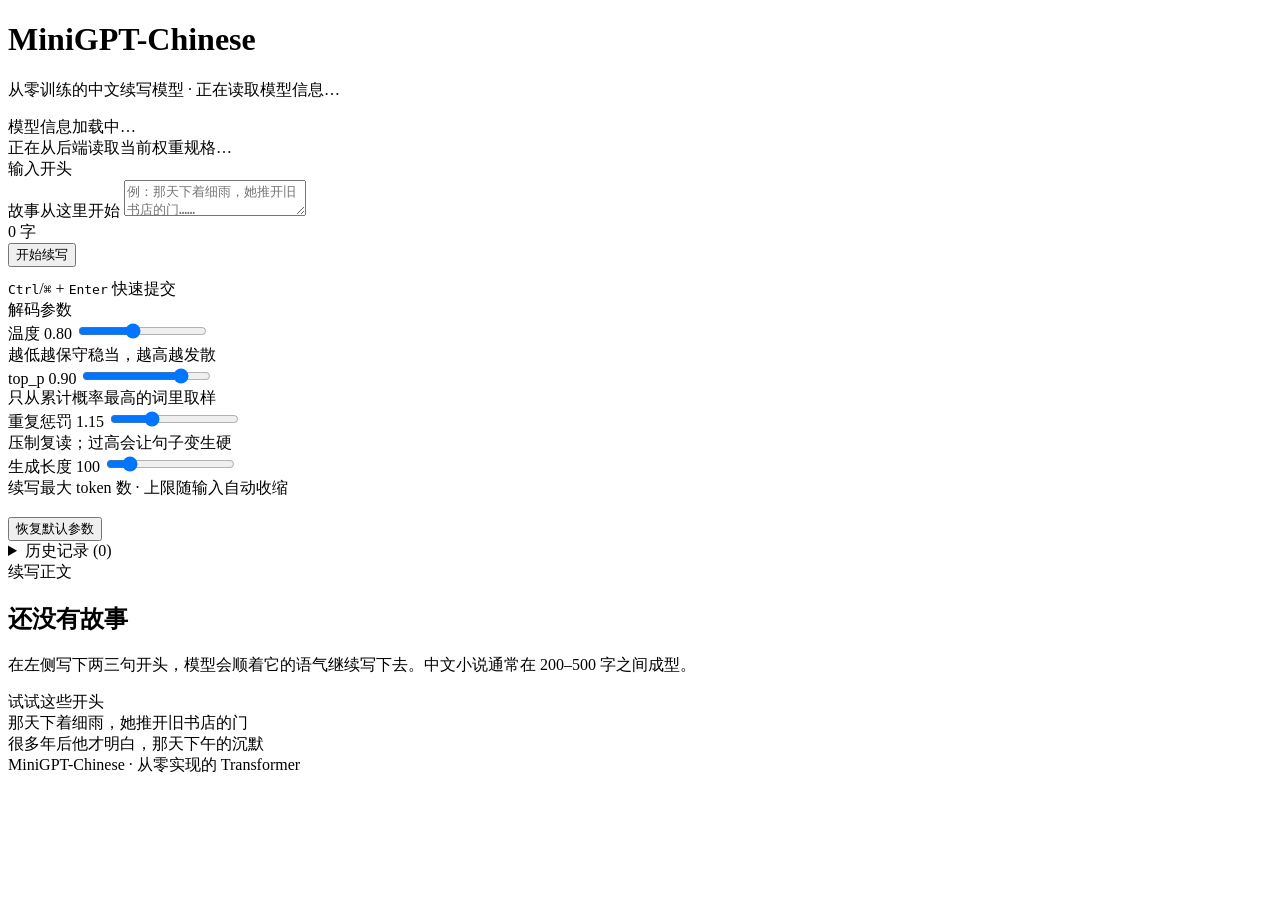
==== commit 8a2e4880: "feat(app): UI 打磨四项（用户看截图后指出）—— 含一个 hidden 属性被 CSS 压掉的真 bug 用户把 demo 截图发来问"前端还有什么要优化的"，逐项查证后修了四项。 其中只" ====
--- a/app/templates/index.html
+++ b/app/templates/index.html
@@ -18,13 +18,20 @@
     <div class="layout">
         <!-- ==================== 控制区 ==================== -->
         <aside class="controls">
-            <!-- 模型信息条：一眼看清当前加载了哪个权重；回退时显眼提示 -->
+            <!-- 模型信息条：一眼看清当前加载了哪个权重；回退时显眼提示。
+                 ★ 2026-09-21 改：主标题从「当前模型：<目录名>」改为**已验证的规格**
+                 （参数量），目录名单独一行并明确标注为"权重目录"。
+                 原因：目录名 `150M参数v3+1.5Btokens` 里的 "1.5B tokens" 与实际训练量
+                 （2.93B）差约一倍（目录名是存档时的旧名），而 "150M参数" 又和真实的
+                 148.1M 并排出现 —— 一屏三个数互相打架，用户会以为页面在虚报。
+                 目录名本身没变，只是不再冒充"模型规格"。 -->
             <section class="model-card" id="modelCard">
                 <div class="mc-head">
                     <span class="mc-name" id="miName">模型信息加载中…</span>
                     <span class="mc-device" id="miDevice" hidden></span>
                 </div>
                 <div class="mc-arch" id="miArch">正在从后端读取当前权重规格…</div>
+                <div class="mc-path" id="miPath" hidden></div>
             </section>
 
             <section>
@@ -36,46 +43,13 @@
                 <div class="counter" id="promptCount">0 字</div>
             </section>
 
-            <section>
-                <div class="sec-title">解码参数</div>
-
-                <div class="slider">
-                    <label class="slider-label" for="temp">温度</label>
-                    <span class="badge" id="tempVal">0.80</span>
-                    <input type="range" id="temp" min="0.3" max="1.5" step="0.05" value="0.8">
-                    <div class="slider-hint">越低越保守稳当，越高越发散</div>
-                </div>
-
-                <div class="slider">
-                    <label class="slider-label" for="topp">top_p</label>
-                    <span class="badge" id="toppVal">0.90</span>
-                    <input type="range" id="topp" min="0.5" max="1.0" step="0.05" value="0.9">
-                    <div class="slider-hint">只从累计概率最高的词里取样</div>
-                </div>
-
-                <div class="slider">
-                    <label class="slider-label" for="rep">重复惩罚</label>
-                    <span class="badge" id="repVal">1.15</span>
-                    <input type="range" id="rep" min="1.0" max="1.5" step="0.05" value="1.15">
-                    <div class="slider-hint">压制复读；过高会让句子变生硬</div>
-                </div>
-
-                <div class="slider">
-                    <label class="slider-label" for="maxTokens">生成长度</label>
-                    <!-- 默认 100 与后端 MAX_TOKENS_DEFAULT 一致；滑条值与上限由 /model-info
-                         下发 + updateGenCeiling() 动态计算。max=512 只是 HTML 初值
-                         （= block_size），页面加载后会被「block_size − 输入字数」覆盖。 -->
-                    <span class="badge" id="maxTokensVal">100</span>
-                    <input type="range" id="maxTokens" min="30" max="512" step="10" value="100">
-                    <div class="slider-hint" id="maxHint"
-                         title="点击：直接拉到当前允许的最大值">续写最大 token 数 · 上限随输入自动收缩</div>
-                </div>
-
-                <div class="row" style="margin-top:18px">
-                    <button class="btn-ghost" id="resetBtn" type="button">恢复默认参数</button>
-                </div>
-            </section>
-
+            <!-- ==================== 生成动作 ====================
+                 ★ 紧跟输入框，**不放在解码参数之后**（2026-09-21 改）。
+                 原因：原先它在 4 个滑块下面，左栏总高约 870px，而笔记本视口常只有
+                 700~800px → 「开始续写」在首屏之外，用户第一眼看到一堆参数却找不到
+                 "开始"。动作紧跟输入才是符合直觉的顺序（输入 → 提交），参数退居其后
+                 作为"进阶设置"。
+                 ⚠️ 别再把它挪回参数之后 —— 这是可用性问题，不是审美偏好。 -->
             <section>
                 <button class="btn-primary" id="genBtn" type="button">开始续写</button>
                 <!-- 「停止生成」：只在请求进行中可见（空闲时 hidden）。
@@ -94,6 +68,46 @@
                 </div>
                 <div class="row" style="margin-top:12px; justify-content:center">
                     <span class="kbd-hint"><kbd>Ctrl</kbd>/<kbd>⌘</kbd> + <kbd>Enter</kbd> 快速提交</span>
+                </div>
+            </section>
+
+            <section>
+                <div class="sec-title">解码参数</div>
+
+                <div class="slider">
+                    <label class="slider-label" for="temp">温度</label>
+                    <span class="badge" id="tempVal">0.80</span>
+                    <input type="range" id="temp" min="0.3" max="1.5" step="0.05" value="0.8">
+                    <div class="slider-hint">越低越保守稳当，越高越发散</div>
+                </div>
+
+                <div class="slider">
+                    <label class="slider-label" for="topp">top_p</label>
+                    <span class="badge" id="toppVal">0.90</span>
+                    <input type="range" id="topp" min="0.5" max="1.0" step="0.05" value="0.9">
+                    <div class="slider-hint">只从累计概率最高的词里取样</div>
+                </div>
+
+                <div class="slider">
+                    <label class="slider-label" for="rep">重复惩罚</label>
+                    <span class="badge" id="repVal">1.15</span>
+                    <input type="range" id="rep" min="1.0" max="1.5" step="0.05" value="1.15">
+                    <div class="slider-hint">压制复读；过高会让句子变生硬</div>
+                </div>
+
+                <div class="slider">
+                    <label class="slider-label" for="maxTokens">生成长度</label>
+                    <!-- 默认 100 与后端 MAX_TOKENS_DEFAULT 一致；滑条值与上限由 /model-info
+                         下发 + updateGenCeiling() 动态计算。max=512 只是 HTML 初值
+                         （= block_size），页面加载后会被「block_size − 输入字数」覆盖。 -->
+                    <span class="badge" id="maxTokensVal">100</span>
+                    <input type="range" id="maxTokens" min="30" max="512" step="10" value="100">
+                    <div class="slider-hint" id="maxHint"
+                         title="点击：直接拉到当前允许的最大值">续写最大 token 数 · 上限随输入自动收缩</div>
+                </div>
+
+                <div class="row" style="margin-top:18px">
+                    <button class="btn-ghost" id="resetBtn" type="button">恢复默认参数</button>
                 </div>
             </section>
 
@@ -116,8 +130,14 @@
             </section>
         </aside>
 
-        <!-- ==================== 阅读区 ==================== -->
-        <main class="reading" aria-live="polite">
+        <!-- ==================== 阅读区 ====================
+             ⚠️ 这里**不能**加 aria-live（2026-09-21 移除）。
+             流式生成时正文每 80ms 重绘一次全文，把 aria-live 挂在这个大容器上，
+             读屏软件会把每一次重绘都念一遍 —— 用户听到的是持续几秒的噪声。
+             改为：正文容器保持安静，另设一个 sr-only 状态区（见文件底部
+             #liveStatus）只播报"正在续写 / 已完成，共 N 字 / 已停止"这类短句。
+             读屏用户要读正文，可 Tab 到 .read-body（它有 tabindex="0"）。 -->
+        <main class="reading">
             <div class="read-head">
                 <div class="sec-title" style="margin:0">续写正文</div>
                 <!-- 顶部细栏：字数 / 耗时 / 参数，小字号不抢戏 -->
@@ -166,6 +186,12 @@
 
     <div class="toast-host" id="toastHost" aria-live="polite"></div>
 
+    <!-- 屏幕阅读器状态播报区（视觉上不可见，见 .sr-only）。
+         存在的理由：正文容器**故意**不带 aria-live（流式每 80ms 重绘会刷屏），
+         所以"开始了/完成了/停了"这类**状态变化**需要一个专用的播报出口。
+         只写短句（谁在播报 vs 正文内容，两者分开是刻意的）。 -->
+    <div class="sr-only" id="liveStatus" role="status" aria-live="polite"></div>
+
     <!-- 逻辑已拆到 app/static/js/app.js（内容与原内联 script 块**逐字节相同**）。
          ⚠️ 必须留在 </body> 前：app.js 没有 DOMContentLoaded 包裹，
             依赖"执行时 DOM 已解析完"（脚本开头就 $('...') 取元素），
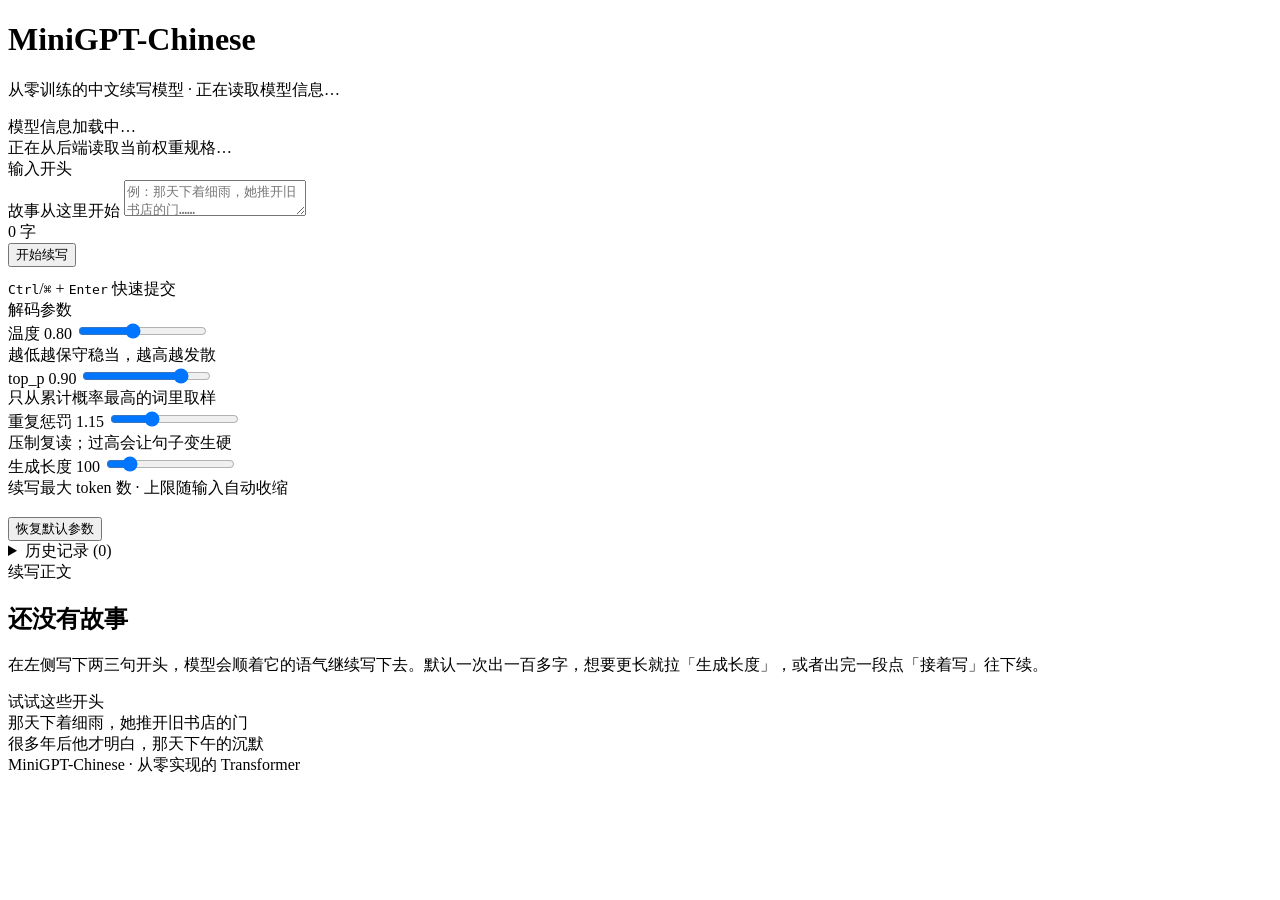
==== commit e5e70a76: "fix(app): 空态右栏空白 + 空态文案承诺过大（用户看第二版截图后指出） 用户刷新后发来截图，P0/P1/P4 都已生效（空态三个按钮不再误显示、 开始续写上了首屏、模型卡标题变成 148.1" ====
--- a/app/templates/index.html
+++ b/app/templates/index.html
@@ -148,7 +148,7 @@
                 <!-- 空态：引导语 + 两个可点的示例开头 -->
                 <div class="empty-state" id="emptyState">
                     <h2>还没有故事</h2>
-                    <p>在左侧写下两三句开头，模型会顺着它的语气继续写下去。中文小说通常在 200–500 字之间成型。</p>
+                    <p>在左侧写下两三句开头，模型会顺着它的语气继续写下去。默认一次出一百多字，想要更长就拉「生成长度」，或者出完一段点「接着写」往下续。</p>
                     <div class="examples">
                         <div class="examples-label">试试这些开头</div>
                         <div class="example" id="ex1" role="button" tabindex="0">那天下着细雨，她推开旧书店的门</div>
